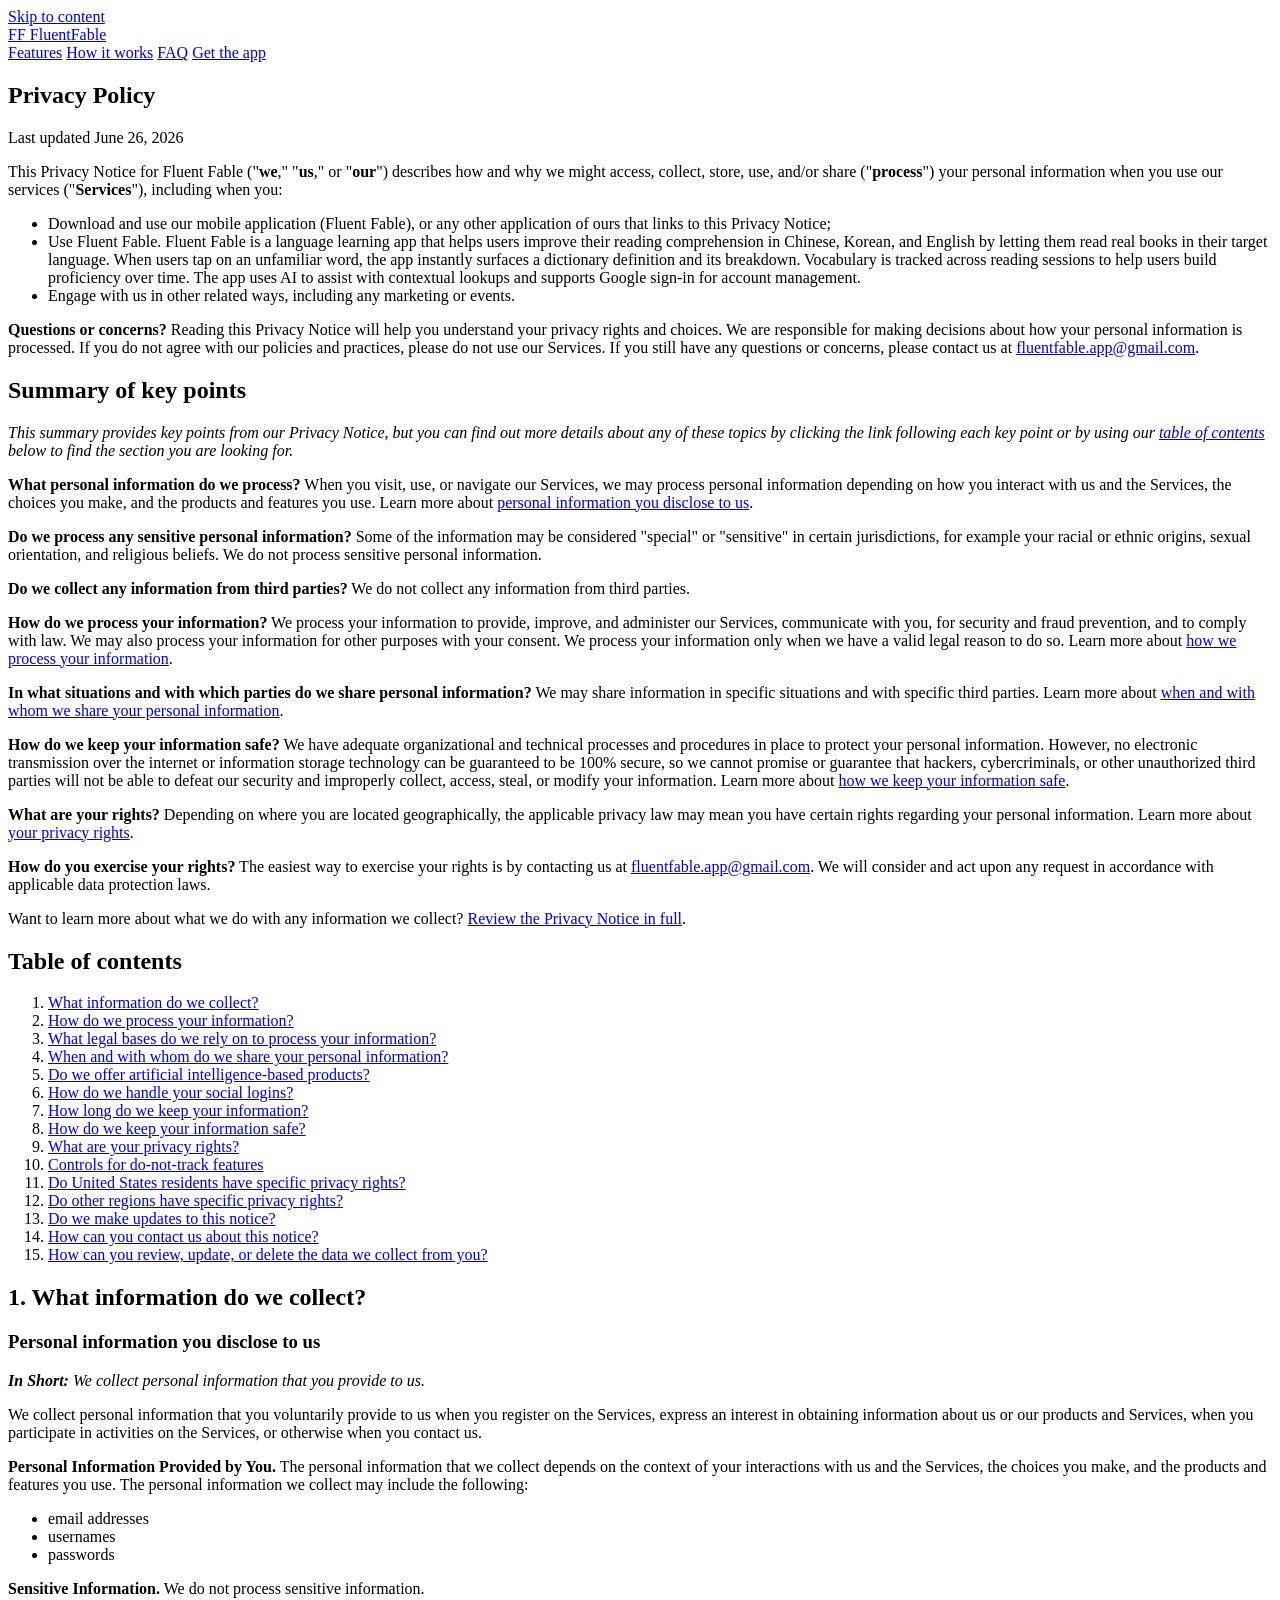
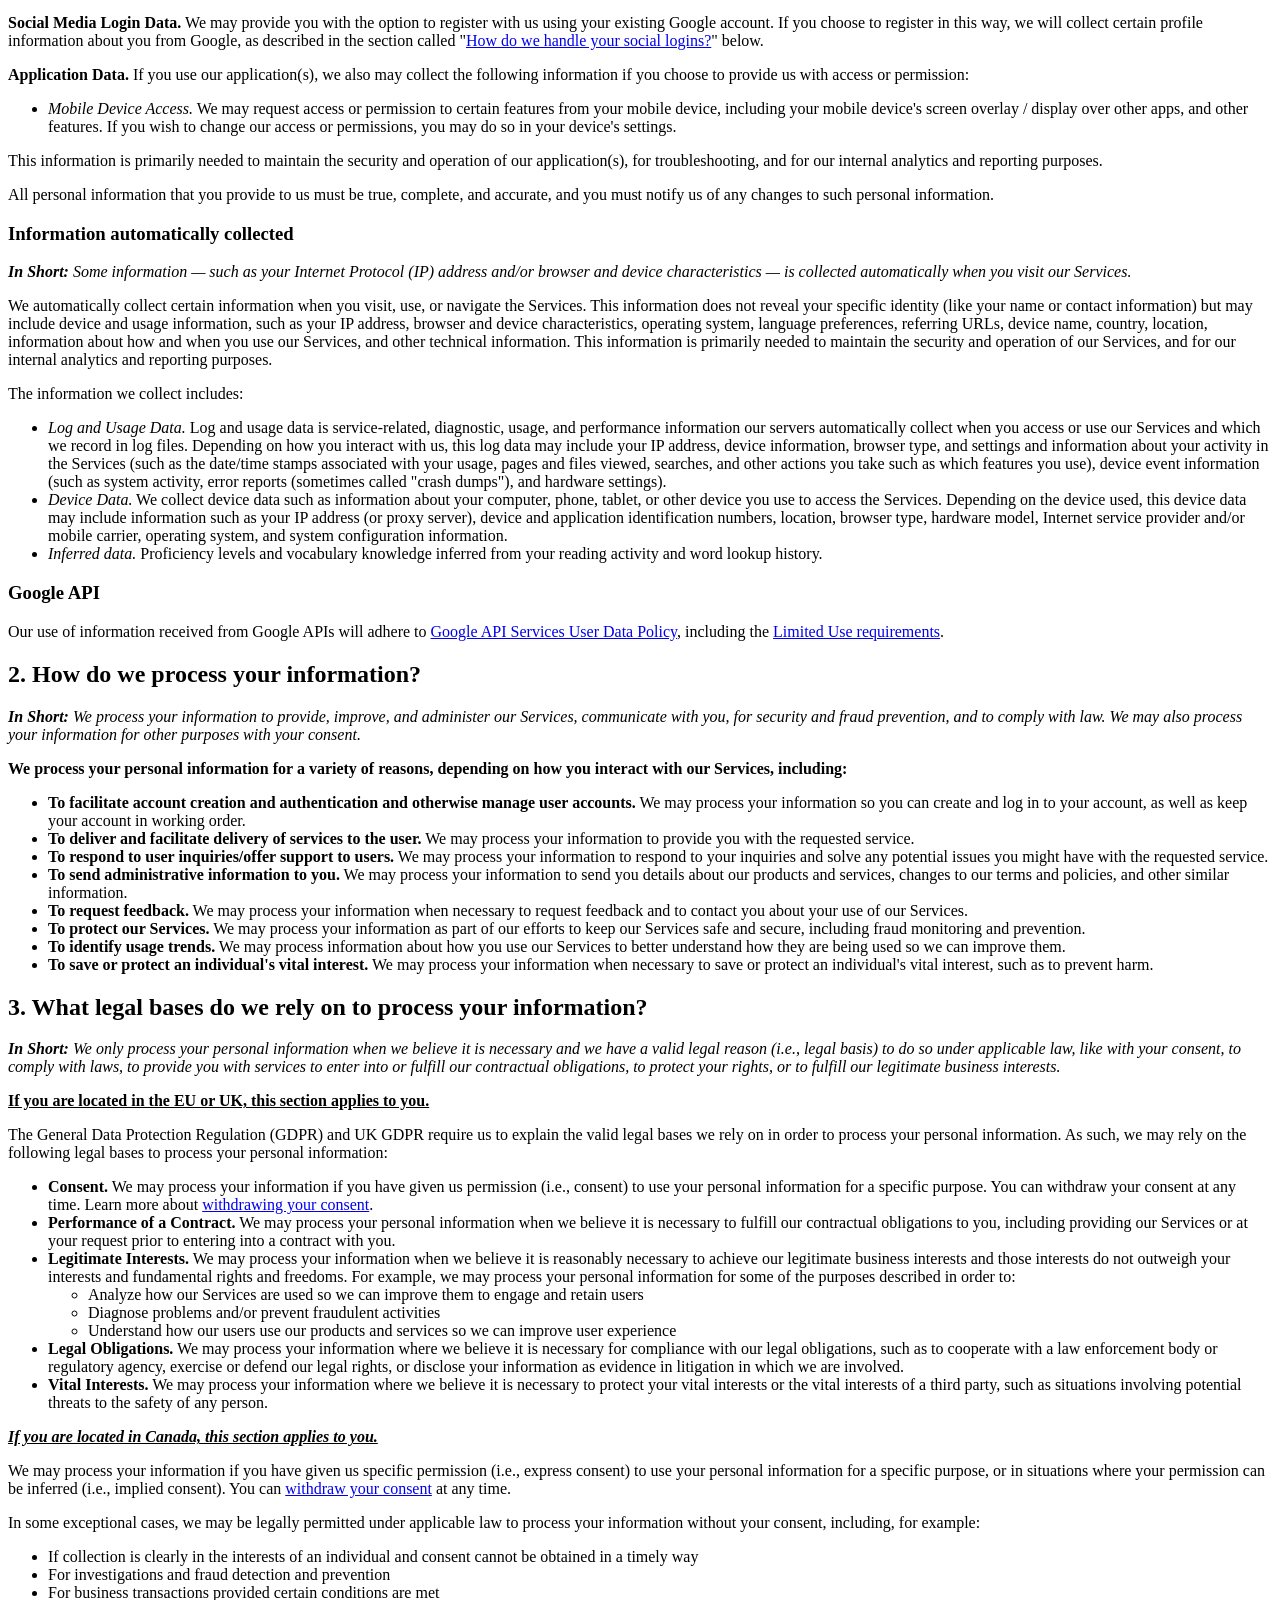
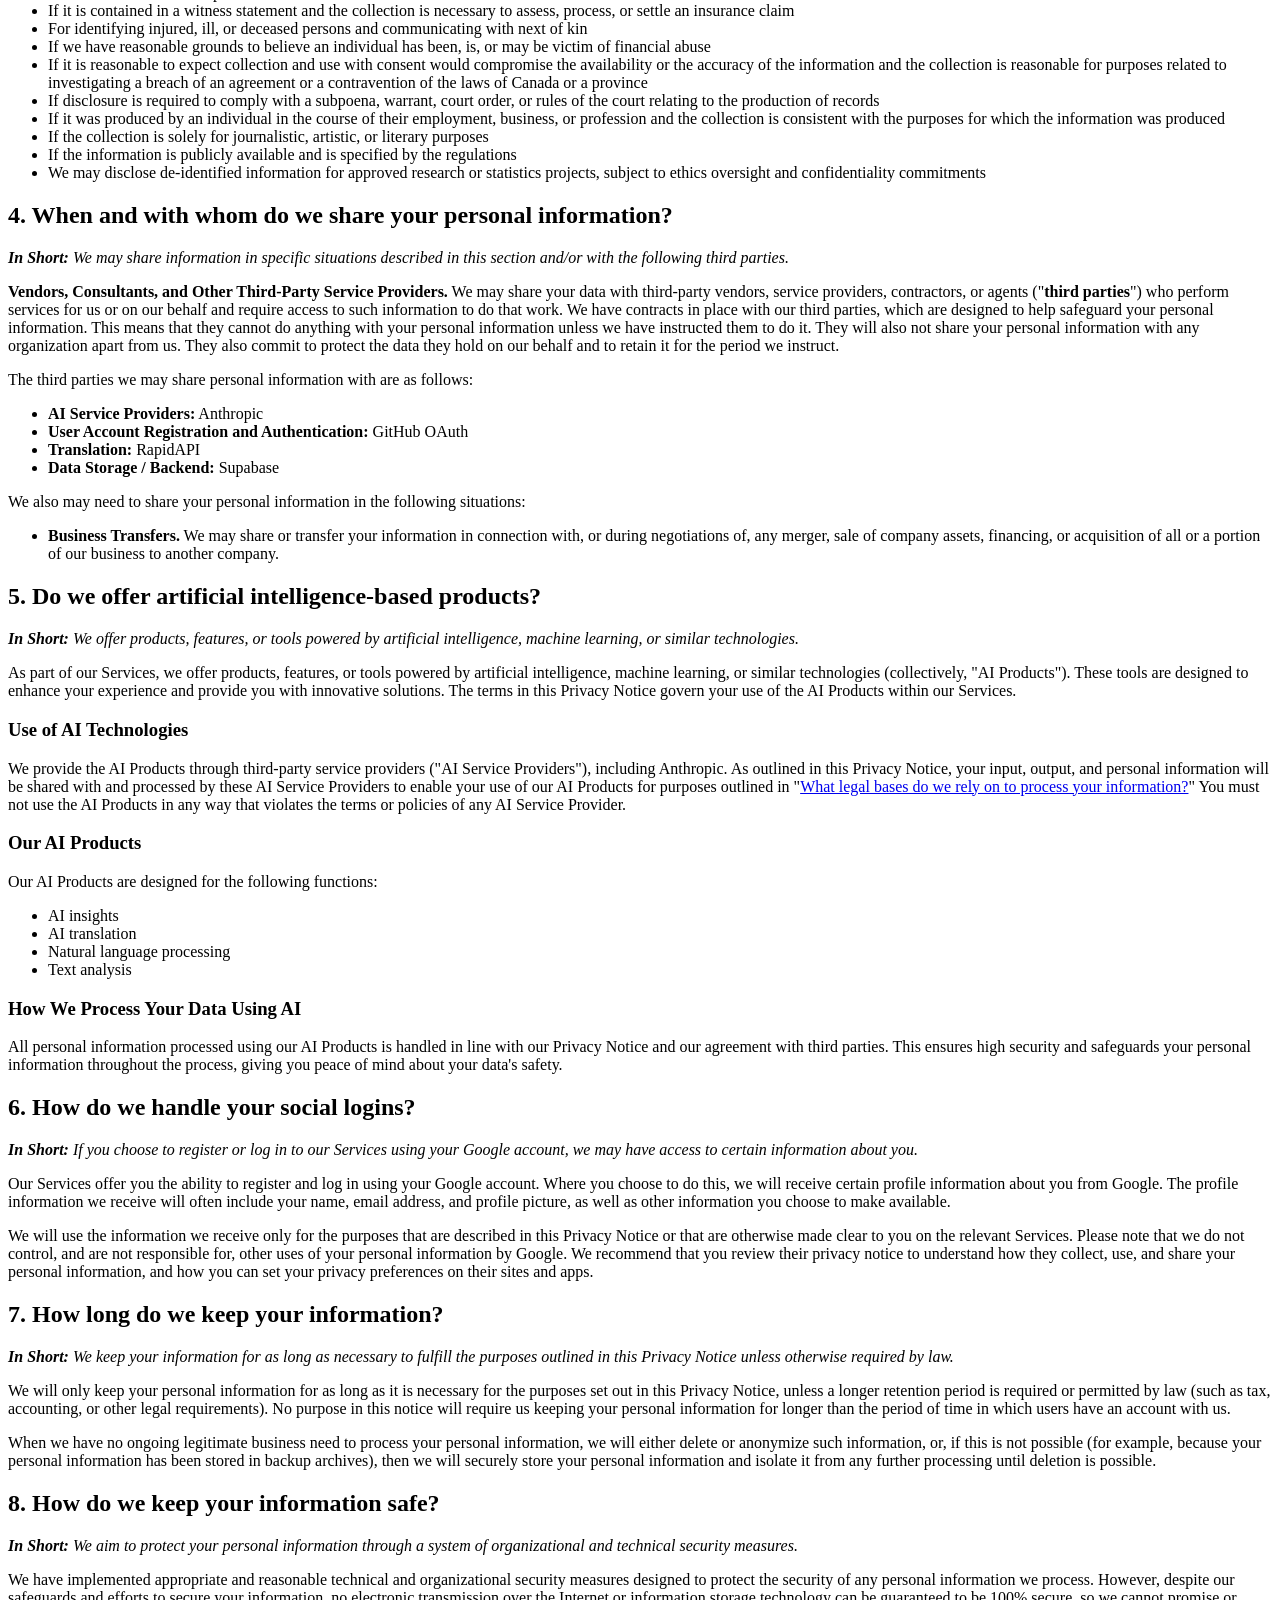
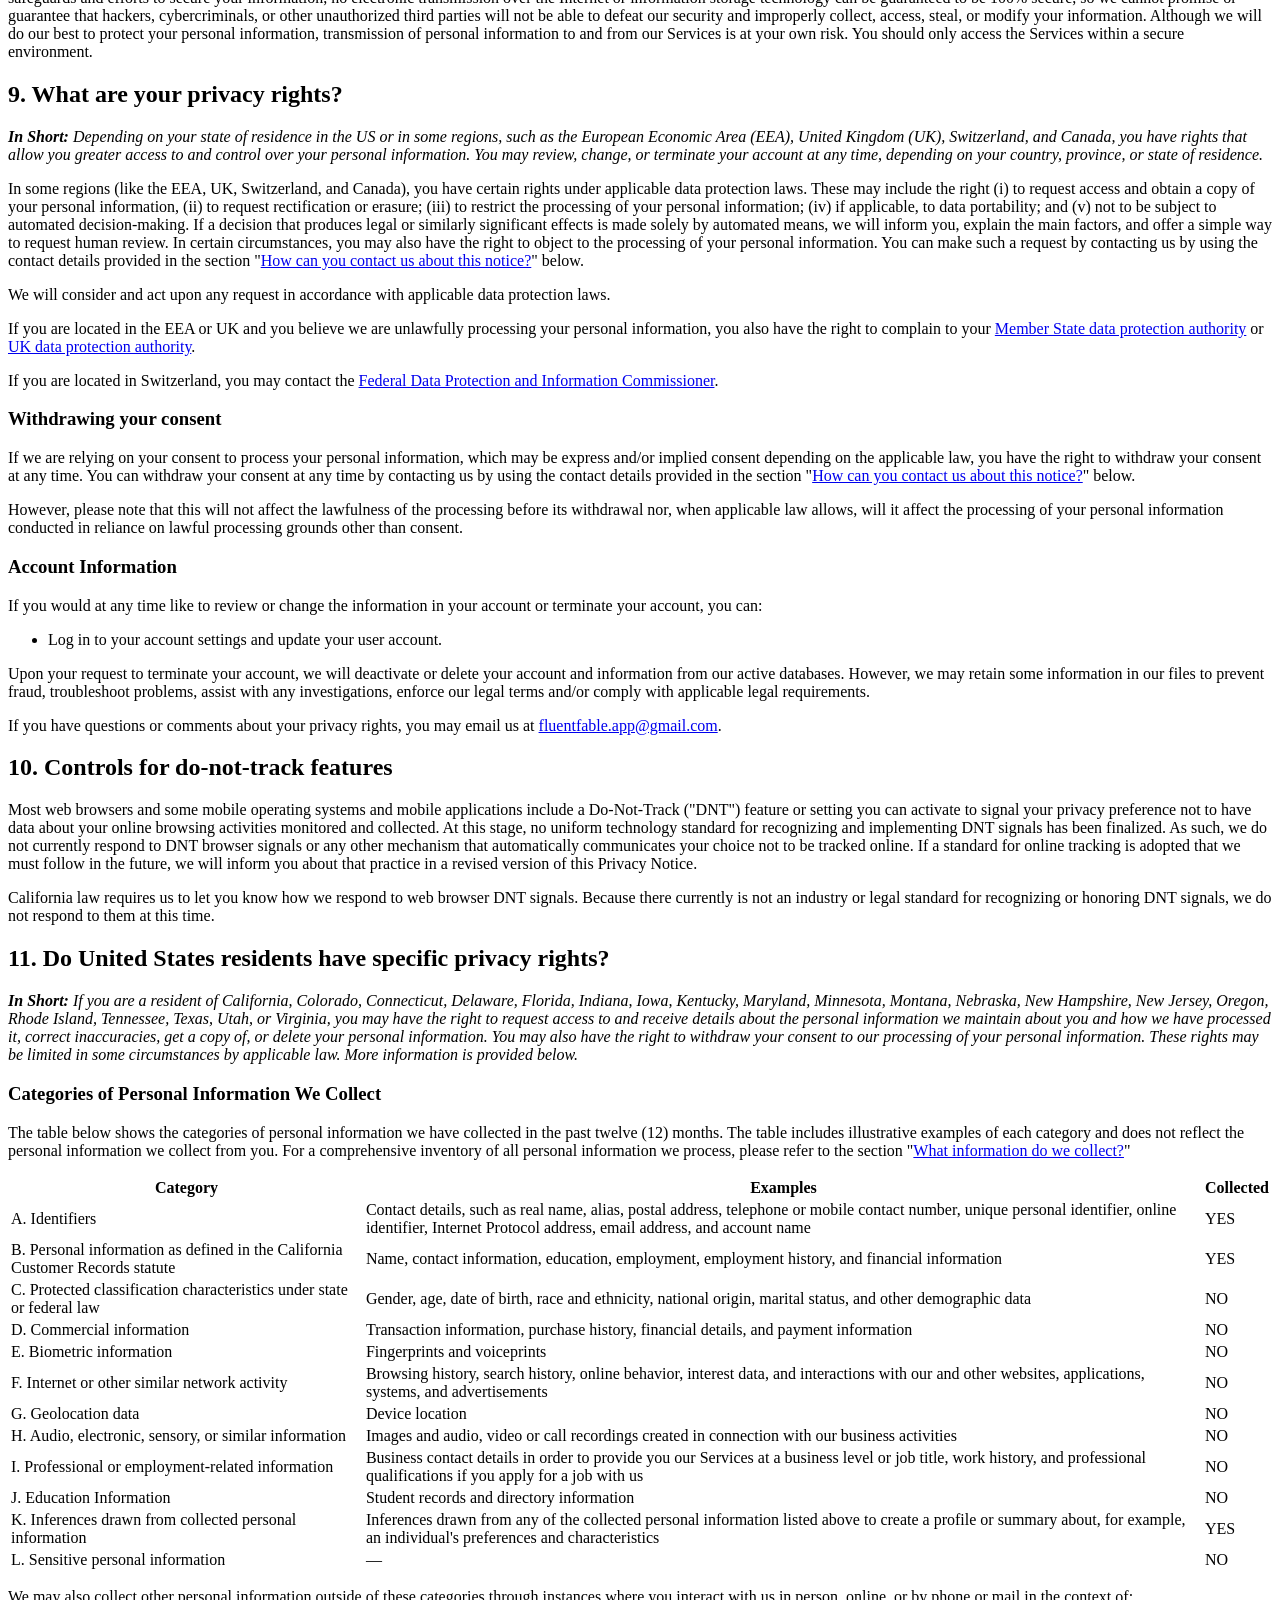
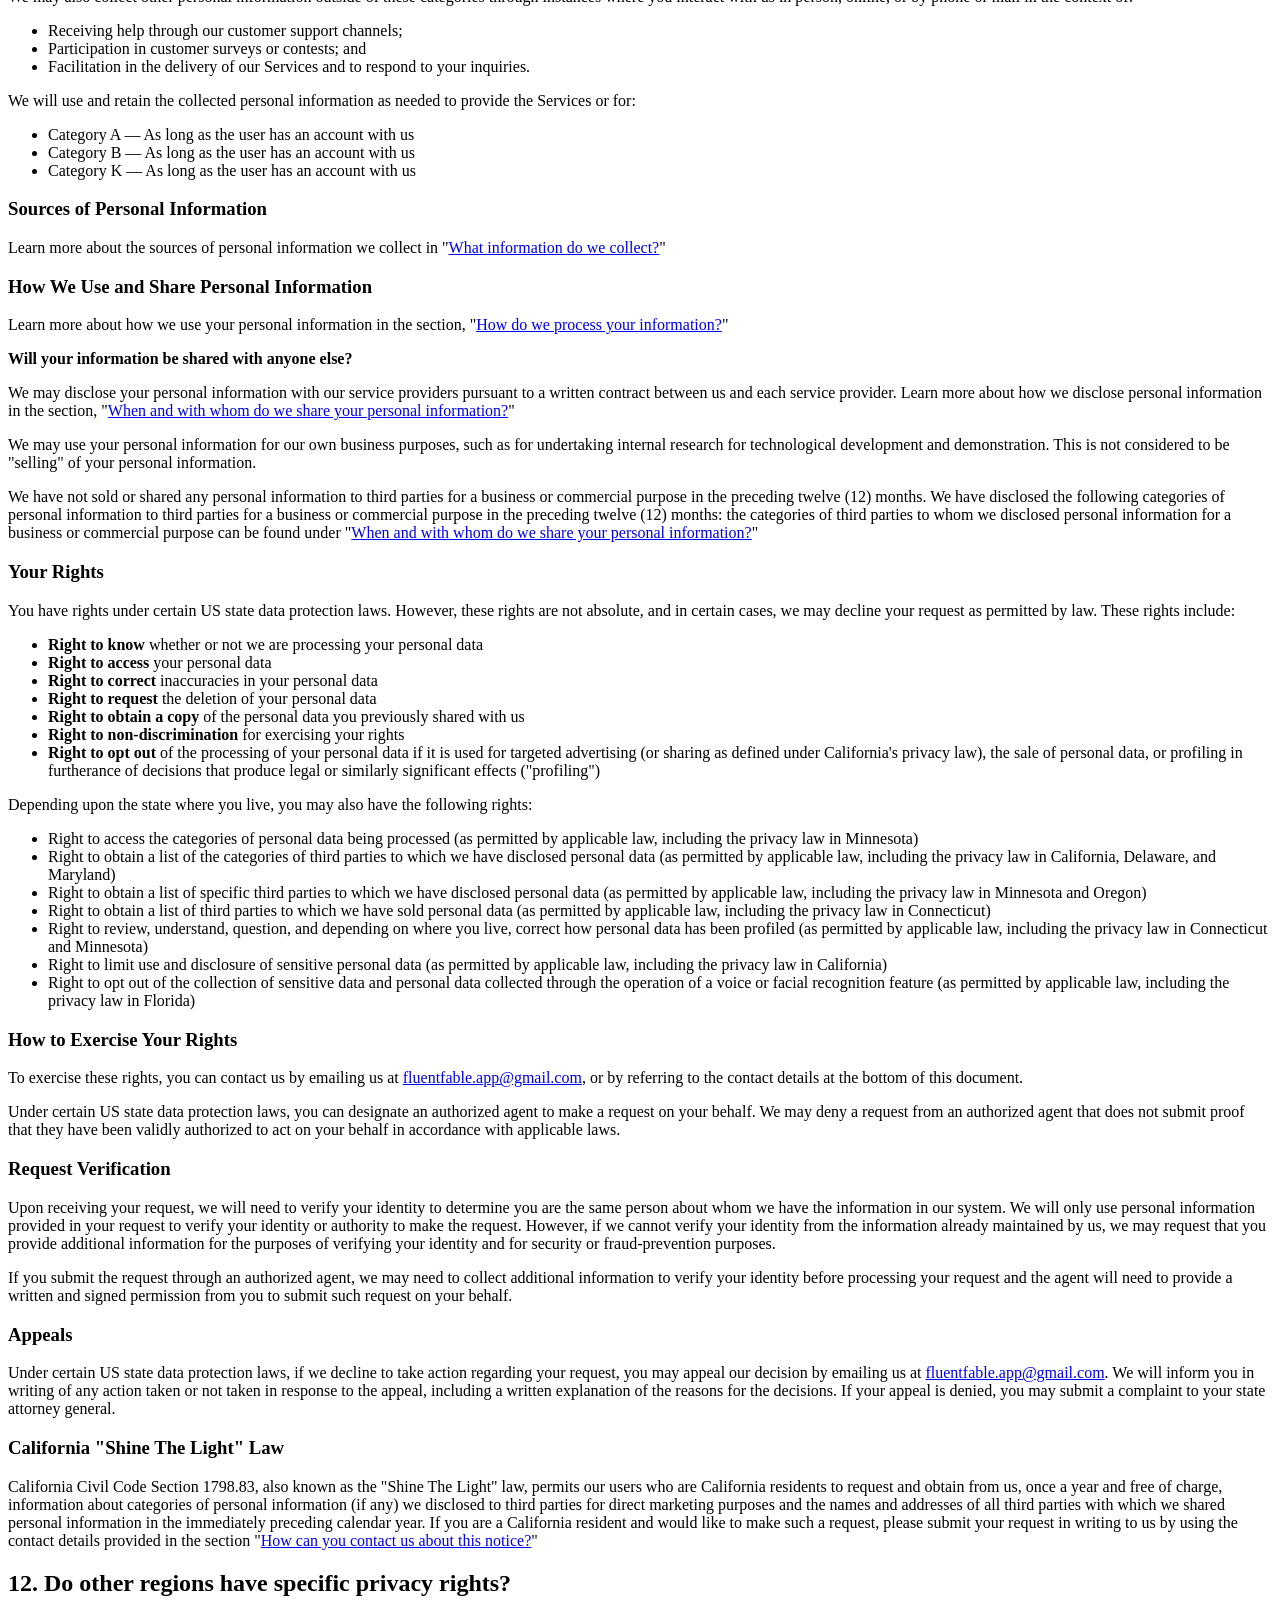
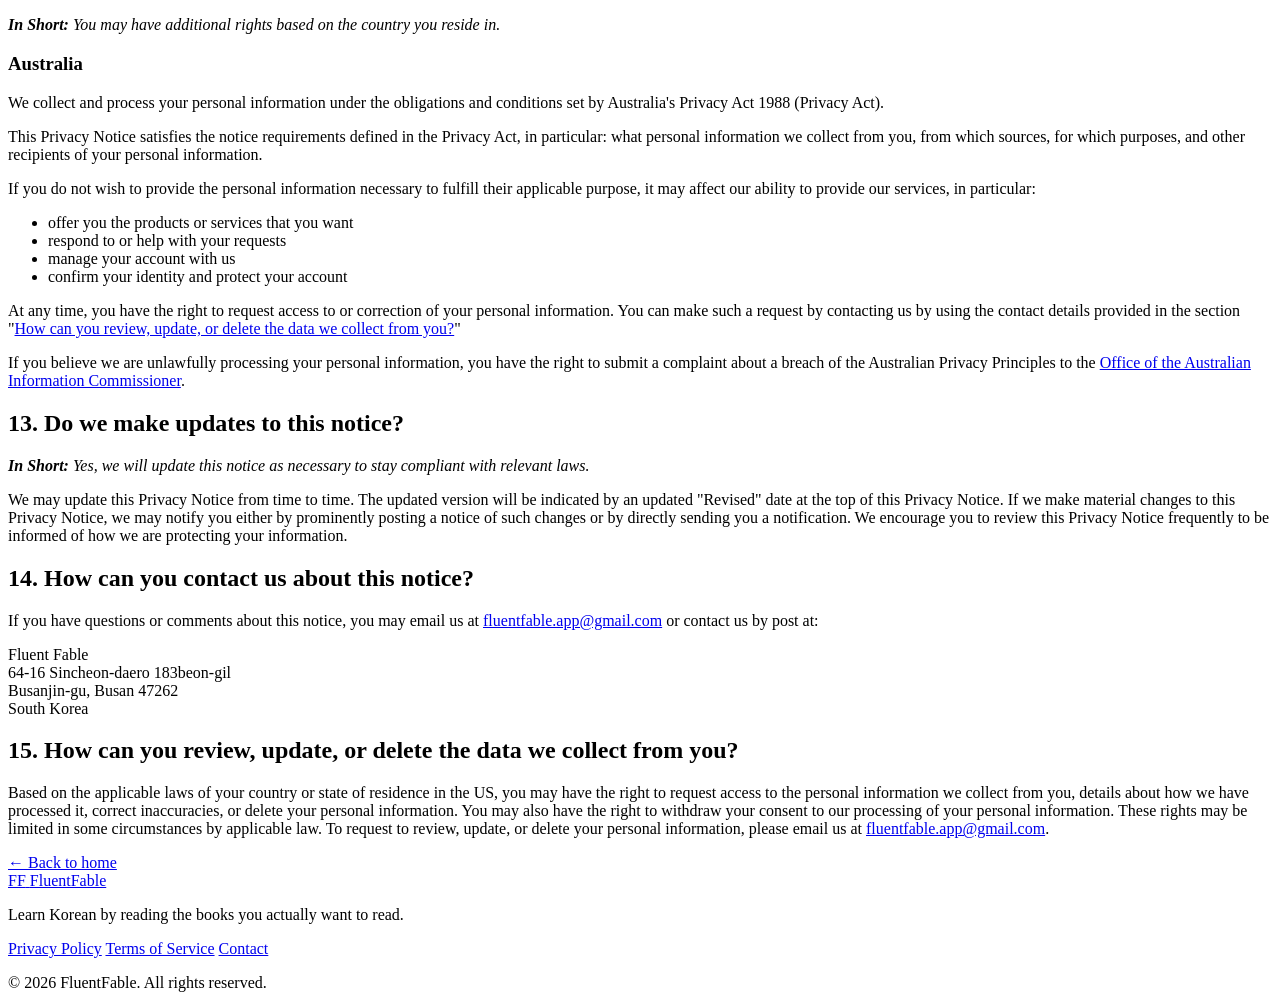
==== privacy.html @ ed706051 "Refine legal pages: contributions + Google sign-in - Terms §5: switch to the "users may contribute c" ====
<!DOCTYPE html>
<html lang="en">
<head>
  <meta charset="UTF-8" />
  <meta name="viewport" content="width=device-width, initial-scale=1" />
  <title>Privacy Policy — FluentFable</title>
  <meta name="description" content="FluentFable privacy policy." />
  <meta name="theme-color" content="#fbf9f8" />
  <link rel="icon" href="./favicon.svg" type="image/svg+xml" />
  <link rel="preconnect" href="https://fonts.googleapis.com" />
  <link rel="preconnect" href="https://fonts.gstatic.com" crossorigin />
  <link href="https://fonts.googleapis.com/css2?family=Fraunces:opsz,wght@9..144,400;9..144,500;9..144,600&family=Inter:wght@400;500;600;700&display=swap" rel="stylesheet" />
  <link rel="stylesheet" href="./css/styles.css" />
</head>
<body>
  <a class="skip-link" href="#main">Skip to content</a>

  <header class="site-header is-scrolled">
    <div class="container">
      <nav class="nav" aria-label="Primary">
        <a class="brand" href="./index.html" aria-label="FluentFable home">
          <span class="brand__mark" aria-hidden="true">FF</span>
          <span class="brand__word">FluentFable</span>
        </a>
        <div class="nav__links">
          <a href="./index.html#features">Features</a>
          <a href="./index.html#how">How it works</a>
          <a href="./index.html#faq">FAQ</a>
          <a class="btn btn--primary btn--sm" href="./index.html#download">Get the app</a>
        </div>
      </nav>
    </div>
  </header>

  <main id="main">
    <article class="container legal">
      <h1>Privacy Policy</h1>
      <p class="updated">Last updated June 26, 2026</p>

      <p class="legal-lead">This Privacy Notice for Fluent Fable ("<strong>we</strong>," "<strong>us</strong>," or "<strong>our</strong>") describes how and why we might access, collect, store, use, and/or share ("<strong>process</strong>") your personal information when you use our services ("<strong>Services</strong>"), including when you:</p>
      <ul>
        <li>Download and use our mobile application (Fluent Fable), or any other application of ours that links to this Privacy Notice;</li>
        <li>Use Fluent Fable. Fluent Fable is a language learning app that helps users improve their reading comprehension in Chinese, Korean, and English by letting them read real books in their target language. When users tap on an unfamiliar word, the app instantly surfaces a dictionary definition and its breakdown. Vocabulary is tracked across reading sessions to help users build proficiency over time. The app uses AI to assist with contextual lookups and supports Google sign-in for account management.</li>
        <li>Engage with us in other related ways, including any marketing or events.</li>
      </ul>
      <p><strong>Questions or concerns?</strong> Reading this Privacy Notice will help you understand your privacy rights and choices. We are responsible for making decisions about how your personal information is processed. If you do not agree with our policies and practices, please do not use our Services. If you still have any questions or concerns, please contact us at <a href="mailto:fluentfable.app@gmail.com">fluentfable.app@gmail.com</a>.</p>

      <h2 id="summary">Summary of key points</h2>
      <p><em>This summary provides key points from our Privacy Notice, but you can find out more details about any of these topics by clicking the link following each key point or by using our <a href="#toc">table of contents</a> below to find the section you are looking for.</em></p>
      <p><strong>What personal information do we process?</strong> When you visit, use, or navigate our Services, we may process personal information depending on how you interact with us and the Services, the choices you make, and the products and features you use. Learn more about <a href="#infocollect">personal information you disclose to us</a>.</p>
      <p><strong>Do we process any sensitive personal information?</strong> Some of the information may be considered "special" or "sensitive" in certain jurisdictions, for example your racial or ethnic origins, sexual orientation, and religious beliefs. We do not process sensitive personal information.</p>
      <p><strong>Do we collect any information from third parties?</strong> We do not collect any information from third parties.</p>
      <p><strong>How do we process your information?</strong> We process your information to provide, improve, and administer our Services, communicate with you, for security and fraud prevention, and to comply with law. We may also process your information for other purposes with your consent. We process your information only when we have a valid legal reason to do so. Learn more about <a href="#infouse">how we process your information</a>.</p>
      <p><strong>In what situations and with which parties do we share personal information?</strong> We may share information in specific situations and with specific third parties. Learn more about <a href="#whoshare">when and with whom we share your personal information</a>.</p>
      <p><strong>How do we keep your information safe?</strong> We have adequate organizational and technical processes and procedures in place to protect your personal information. However, no electronic transmission over the internet or information storage technology can be guaranteed to be 100% secure, so we cannot promise or guarantee that hackers, cybercriminals, or other unauthorized third parties will not be able to defeat our security and improperly collect, access, steal, or modify your information. Learn more about <a href="#infosafe">how we keep your information safe</a>.</p>
      <p><strong>What are your rights?</strong> Depending on where you are located geographically, the applicable privacy law may mean you have certain rights regarding your personal information. Learn more about <a href="#privacyrights">your privacy rights</a>.</p>
      <p><strong>How do you exercise your rights?</strong> The easiest way to exercise your rights is by contacting us at <a href="mailto:fluentfable.app@gmail.com">fluentfable.app@gmail.com</a>. We will consider and act upon any request in accordance with applicable data protection laws.</p>
      <p>Want to learn more about what we do with any information we collect? <a href="#toc">Review the Privacy Notice in full</a>.</p>

      <h2 id="toc">Table of contents</h2>
      <nav class="toc" aria-label="Table of contents">
        <ol>
          <li><a href="#infocollect">What information do we collect?</a></li>
          <li><a href="#infouse">How do we process your information?</a></li>
          <li><a href="#legalbases">What legal bases do we rely on to process your information?</a></li>
          <li><a href="#whoshare">When and with whom do we share your personal information?</a></li>
          <li><a href="#ai">Do we offer artificial intelligence-based products?</a></li>
          <li><a href="#sociallogins">How do we handle your social logins?</a></li>
          <li><a href="#inforetain">How long do we keep your information?</a></li>
          <li><a href="#infosafe">How do we keep your information safe?</a></li>
          <li><a href="#privacyrights">What are your privacy rights?</a></li>
          <li><a href="#dnt">Controls for do-not-track features</a></li>
          <li><a href="#uslaws">Do United States residents have specific privacy rights?</a></li>
          <li><a href="#otherlaws">Do other regions have specific privacy rights?</a></li>
          <li><a href="#policyupdates">Do we make updates to this notice?</a></li>
          <li><a href="#contact">How can you contact us about this notice?</a></li>
          <li><a href="#request">How can you review, update, or delete the data we collect from you?</a></li>
        </ol>
      </nav>

      <h2 id="infocollect">1. What information do we collect?</h2>
      <h3 id="personalinfo">Personal information you disclose to us</h3>
      <p><strong><em>In Short:</em></strong> <em>We collect personal information that you provide to us.</em></p>
      <p>We collect personal information that you voluntarily provide to us when you register on the Services, express an interest in obtaining information about us or our products and Services, when you participate in activities on the Services, or otherwise when you contact us.</p>
      <p><strong>Personal Information Provided by You.</strong> The personal information that we collect depends on the context of your interactions with us and the Services, the choices you make, and the products and features you use. The personal information we collect may include the following:</p>
      <ul>
        <li>email addresses</li>
        <li>usernames</li>
        <li>passwords</li>
      </ul>
      <p id="sensitiveinfo"><strong>Sensitive Information.</strong> We do not process sensitive information.</p>
      <p><strong>Social Media Login Data.</strong> We may provide you with the option to register with us using your existing Google account. If you choose to register in this way, we will collect certain profile information about you from Google, as described in the section called "<a href="#sociallogins">How do we handle your social logins?</a>" below.</p>
      <p><strong>Application Data.</strong> If you use our application(s), we also may collect the following information if you choose to provide us with access or permission:</p>
      <ul>
        <li><em>Mobile Device Access.</em> We may request access or permission to certain features from your mobile device, including your mobile device's screen overlay / display over other apps, and other features. If you wish to change our access or permissions, you may do so in your device's settings.</li>
      </ul>
      <p>This information is primarily needed to maintain the security and operation of our application(s), for troubleshooting, and for our internal analytics and reporting purposes.</p>
      <p>All personal information that you provide to us must be true, complete, and accurate, and you must notify us of any changes to such personal information.</p>

      <h3>Information automatically collected</h3>
      <p><strong><em>In Short:</em></strong> <em>Some information — such as your Internet Protocol (IP) address and/or browser and device characteristics — is collected automatically when you visit our Services.</em></p>
      <p>We automatically collect certain information when you visit, use, or navigate the Services. This information does not reveal your specific identity (like your name or contact information) but may include device and usage information, such as your IP address, browser and device characteristics, operating system, language preferences, referring URLs, device name, country, location, information about how and when you use our Services, and other technical information. This information is primarily needed to maintain the security and operation of our Services, and for our internal analytics and reporting purposes.</p>
      <p>The information we collect includes:</p>
      <ul>
        <li><em>Log and Usage Data.</em> Log and usage data is service-related, diagnostic, usage, and performance information our servers automatically collect when you access or use our Services and which we record in log files. Depending on how you interact with us, this log data may include your IP address, device information, browser type, and settings and information about your activity in the Services (such as the date/time stamps associated with your usage, pages and files viewed, searches, and other actions you take such as which features you use), device event information (such as system activity, error reports (sometimes called "crash dumps"), and hardware settings).</li>
        <li><em>Device Data.</em> We collect device data such as information about your computer, phone, tablet, or other device you use to access the Services. Depending on the device used, this device data may include information such as your IP address (or proxy server), device and application identification numbers, location, browser type, hardware model, Internet service provider and/or mobile carrier, operating system, and system configuration information.</li>
        <li><em>Inferred data.</em> Proficiency levels and vocabulary knowledge inferred from your reading activity and word lookup history.</li>
      </ul>
      <h3>Google API</h3>
      <p>Our use of information received from Google APIs will adhere to <a href="https://developers.google.com/terms/api-services-user-data-policy" rel="noopener noreferrer" target="_blank">Google API Services User Data Policy</a>, including the <a href="https://developers.google.com/terms/api-services-user-data-policy#limited-use" rel="noopener noreferrer" target="_blank">Limited Use requirements</a>.</p>

      <h2 id="infouse">2. How do we process your information?</h2>
      <p><strong><em>In Short:</em></strong> <em>We process your information to provide, improve, and administer our Services, communicate with you, for security and fraud prevention, and to comply with law. We may also process your information for other purposes with your consent.</em></p>
      <p><strong>We process your personal information for a variety of reasons, depending on how you interact with our Services, including:</strong></p>
      <ul>
        <li><strong>To facilitate account creation and authentication and otherwise manage user accounts.</strong> We may process your information so you can create and log in to your account, as well as keep your account in working order.</li>
        <li><strong>To deliver and facilitate delivery of services to the user.</strong> We may process your information to provide you with the requested service.</li>
        <li><strong>To respond to user inquiries/offer support to users.</strong> We may process your information to respond to your inquiries and solve any potential issues you might have with the requested service.</li>
        <li><strong>To send administrative information to you.</strong> We may process your information to send you details about our products and services, changes to our terms and policies, and other similar information.</li>
        <li><strong>To request feedback.</strong> We may process your information when necessary to request feedback and to contact you about your use of our Services.</li>
        <li><strong>To protect our Services.</strong> We may process your information as part of our efforts to keep our Services safe and secure, including fraud monitoring and prevention.</li>
        <li><strong>To identify usage trends.</strong> We may process information about how you use our Services to better understand how they are being used so we can improve them.</li>
        <li><strong>To save or protect an individual's vital interest.</strong> We may process your information when necessary to save or protect an individual's vital interest, such as to prevent harm.</li>
      </ul>

      <h2 id="legalbases">3. What legal bases do we rely on to process your information?</h2>
      <p><strong><em>In Short:</em></strong> <em>We only process your personal information when we believe it is necessary and we have a valid legal reason (i.e., legal basis) to do so under applicable law, like with your consent, to comply with laws, to provide you with services to enter into or fulfill our contractual obligations, to protect your rights, or to fulfill our legitimate business interests.</em></p>
      <p><strong><u>If you are located in the EU or UK, this section applies to you.</u></strong></p>
      <p>The General Data Protection Regulation (GDPR) and UK GDPR require us to explain the valid legal bases we rely on in order to process your personal information. As such, we may rely on the following legal bases to process your personal information:</p>
      <ul>
        <li><strong>Consent.</strong> We may process your information if you have given us permission (i.e., consent) to use your personal information for a specific purpose. You can withdraw your consent at any time. Learn more about <a href="#withdrawconsent">withdrawing your consent</a>.</li>
        <li><strong>Performance of a Contract.</strong> We may process your personal information when we believe it is necessary to fulfill our contractual obligations to you, including providing our Services or at your request prior to entering into a contract with you.</li>
        <li><strong>Legitimate Interests.</strong> We may process your information when we believe it is reasonably necessary to achieve our legitimate business interests and those interests do not outweigh your interests and fundamental rights and freedoms. For example, we may process your personal information for some of the purposes described in order to:
          <ul>
            <li>Analyze how our Services are used so we can improve them to engage and retain users</li>
            <li>Diagnose problems and/or prevent fraudulent activities</li>
            <li>Understand how our users use our products and services so we can improve user experience</li>
          </ul>
        </li>
        <li><strong>Legal Obligations.</strong> We may process your information where we believe it is necessary for compliance with our legal obligations, such as to cooperate with a law enforcement body or regulatory agency, exercise or defend our legal rights, or disclose your information as evidence in litigation in which we are involved.</li>
        <li><strong>Vital Interests.</strong> We may process your information where we believe it is necessary to protect your vital interests or the vital interests of a third party, such as situations involving potential threats to the safety of any person.</li>
      </ul>
      <p><strong><u><em>If you are located in Canada, this section applies to you.</em></u></strong></p>
      <p>We may process your information if you have given us specific permission (i.e., express consent) to use your personal information for a specific purpose, or in situations where your permission can be inferred (i.e., implied consent). You can <a href="#withdrawconsent">withdraw your consent</a> at any time.</p>
      <p>In some exceptional cases, we may be legally permitted under applicable law to process your information without your consent, including, for example:</p>
      <ul>
        <li>If collection is clearly in the interests of an individual and consent cannot be obtained in a timely way</li>
        <li>For investigations and fraud detection and prevention</li>
        <li>For business transactions provided certain conditions are met</li>
        <li>If it is contained in a witness statement and the collection is necessary to assess, process, or settle an insurance claim</li>
        <li>For identifying injured, ill, or deceased persons and communicating with next of kin</li>
        <li>If we have reasonable grounds to believe an individual has been, is, or may be victim of financial abuse</li>
        <li>If it is reasonable to expect collection and use with consent would compromise the availability or the accuracy of the information and the collection is reasonable for purposes related to investigating a breach of an agreement or a contravention of the laws of Canada or a province</li>
        <li>If disclosure is required to comply with a subpoena, warrant, court order, or rules of the court relating to the production of records</li>
        <li>If it was produced by an individual in the course of their employment, business, or profession and the collection is consistent with the purposes for which the information was produced</li>
        <li>If the collection is solely for journalistic, artistic, or literary purposes</li>
        <li>If the information is publicly available and is specified by the regulations</li>
        <li>We may disclose de-identified information for approved research or statistics projects, subject to ethics oversight and confidentiality commitments</li>
      </ul>

      <h2 id="whoshare">4. When and with whom do we share your personal information?</h2>
      <p><strong><em>In Short:</em></strong> <em>We may share information in specific situations described in this section and/or with the following third parties.</em></p>
      <p><strong>Vendors, Consultants, and Other Third-Party Service Providers.</strong> We may share your data with third-party vendors, service providers, contractors, or agents ("<strong>third parties</strong>") who perform services for us or on our behalf and require access to such information to do that work. We have contracts in place with our third parties, which are designed to help safeguard your personal information. This means that they cannot do anything with your personal information unless we have instructed them to do it. They will also not share your personal information with any organization apart from us. They also commit to protect the data they hold on our behalf and to retain it for the period we instruct.</p>
      <p>The third parties we may share personal information with are as follows:</p>
      <ul>
        <li><strong>AI Service Providers:</strong> Anthropic</li>
        <li><strong>User Account Registration and Authentication:</strong> GitHub OAuth</li>
        <li><strong>Translation:</strong> RapidAPI</li>
        <li><strong>Data Storage / Backend:</strong> Supabase</li>
      </ul>
      <p>We also may need to share your personal information in the following situations:</p>
      <ul>
        <li><strong>Business Transfers.</strong> We may share or transfer your information in connection with, or during negotiations of, any merger, sale of company assets, financing, or acquisition of all or a portion of our business to another company.</li>
      </ul>

      <h2 id="ai">5. Do we offer artificial intelligence-based products?</h2>
      <p><strong><em>In Short:</em></strong> <em>We offer products, features, or tools powered by artificial intelligence, machine learning, or similar technologies.</em></p>
      <p>As part of our Services, we offer products, features, or tools powered by artificial intelligence, machine learning, or similar technologies (collectively, "AI Products"). These tools are designed to enhance your experience and provide you with innovative solutions. The terms in this Privacy Notice govern your use of the AI Products within our Services.</p>
      <h3>Use of AI Technologies</h3>
      <p>We provide the AI Products through third-party service providers ("AI Service Providers"), including Anthropic. As outlined in this Privacy Notice, your input, output, and personal information will be shared with and processed by these AI Service Providers to enable your use of our AI Products for purposes outlined in "<a href="#legalbases">What legal bases do we rely on to process your information?</a>" You must not use the AI Products in any way that violates the terms or policies of any AI Service Provider.</p>
      <h3>Our AI Products</h3>
      <p>Our AI Products are designed for the following functions:</p>
      <ul>
        <li>AI insights</li>
        <li>AI translation</li>
        <li>Natural language processing</li>
        <li>Text analysis</li>
      </ul>
      <h3>How We Process Your Data Using AI</h3>
      <p>All personal information processed using our AI Products is handled in line with our Privacy Notice and our agreement with third parties. This ensures high security and safeguards your personal information throughout the process, giving you peace of mind about your data's safety.</p>

      <h2 id="sociallogins">6. How do we handle your social logins?</h2>
      <p><strong><em>In Short:</em></strong> <em>If you choose to register or log in to our Services using your Google account, we may have access to certain information about you.</em></p>
      <p>Our Services offer you the ability to register and log in using your Google account. Where you choose to do this, we will receive certain profile information about you from Google. The profile information we receive will often include your name, email address, and profile picture, as well as other information you choose to make available.</p>
      <p>We will use the information we receive only for the purposes that are described in this Privacy Notice or that are otherwise made clear to you on the relevant Services. Please note that we do not control, and are not responsible for, other uses of your personal information by Google. We recommend that you review their privacy notice to understand how they collect, use, and share your personal information, and how you can set your privacy preferences on their sites and apps.</p>

      <h2 id="inforetain">7. How long do we keep your information?</h2>
      <p><strong><em>In Short:</em></strong> <em>We keep your information for as long as necessary to fulfill the purposes outlined in this Privacy Notice unless otherwise required by law.</em></p>
      <p>We will only keep your personal information for as long as it is necessary for the purposes set out in this Privacy Notice, unless a longer retention period is required or permitted by law (such as tax, accounting, or other legal requirements). No purpose in this notice will require us keeping your personal information for longer than the period of time in which users have an account with us.</p>
      <p>When we have no ongoing legitimate business need to process your personal information, we will either delete or anonymize such information, or, if this is not possible (for example, because your personal information has been stored in backup archives), then we will securely store your personal information and isolate it from any further processing until deletion is possible.</p>

      <h2 id="infosafe">8. How do we keep your information safe?</h2>
      <p><strong><em>In Short:</em></strong> <em>We aim to protect your personal information through a system of organizational and technical security measures.</em></p>
      <p>We have implemented appropriate and reasonable technical and organizational security measures designed to protect the security of any personal information we process. However, despite our safeguards and efforts to secure your information, no electronic transmission over the Internet or information storage technology can be guaranteed to be 100% secure, so we cannot promise or guarantee that hackers, cybercriminals, or other unauthorized third parties will not be able to defeat our security and improperly collect, access, steal, or modify your information. Although we will do our best to protect your personal information, transmission of personal information to and from our Services is at your own risk. You should only access the Services within a secure environment.</p>

      <h2 id="privacyrights">9. What are your privacy rights?</h2>
      <p><strong><em>In Short:</em></strong> <em>Depending on your state of residence in the US or in some regions, such as the European Economic Area (EEA), United Kingdom (UK), Switzerland, and Canada, you have rights that allow you greater access to and control over your personal information. You may review, change, or terminate your account at any time, depending on your country, province, or state of residence.</em></p>
      <p>In some regions (like the EEA, UK, Switzerland, and Canada), you have certain rights under applicable data protection laws. These may include the right (i) to request access and obtain a copy of your personal information, (ii) to request rectification or erasure; (iii) to restrict the processing of your personal information; (iv) if applicable, to data portability; and (v) not to be subject to automated decision-making. If a decision that produces legal or similarly significant effects is made solely by automated means, we will inform you, explain the main factors, and offer a simple way to request human review. In certain circumstances, you may also have the right to object to the processing of your personal information. You can make such a request by contacting us by using the contact details provided in the section "<a href="#contact">How can you contact us about this notice?</a>" below.</p>
      <p>We will consider and act upon any request in accordance with applicable data protection laws.</p>
      <p>If you are located in the EEA or UK and you believe we are unlawfully processing your personal information, you also have the right to complain to your <a href="https://ec.europa.eu/justice/data-protection/bodies/authorities/index_en.htm" rel="noopener noreferrer" target="_blank">Member State data protection authority</a> or <a href="https://ico.org.uk/make-a-complaint/data-protection-complaints/data-protection-complaints/" rel="noopener noreferrer" target="_blank">UK data protection authority</a>.</p>
      <p>If you are located in Switzerland, you may contact the <a href="https://www.edoeb.admin.ch/edoeb/en/home.html" rel="noopener noreferrer" target="_blank">Federal Data Protection and Information Commissioner</a>.</p>
      <h3 id="withdrawconsent">Withdrawing your consent</h3>
      <p>If we are relying on your consent to process your personal information, which may be express and/or implied consent depending on the applicable law, you have the right to withdraw your consent at any time. You can withdraw your consent at any time by contacting us by using the contact details provided in the section "<a href="#contact">How can you contact us about this notice?</a>" below.</p>
      <p>However, please note that this will not affect the lawfulness of the processing before its withdrawal nor, when applicable law allows, will it affect the processing of your personal information conducted in reliance on lawful processing grounds other than consent.</p>
      <h3>Account Information</h3>
      <p>If you would at any time like to review or change the information in your account or terminate your account, you can:</p>
      <ul>
        <li>Log in to your account settings and update your user account.</li>
      </ul>
      <p>Upon your request to terminate your account, we will deactivate or delete your account and information from our active databases. However, we may retain some information in our files to prevent fraud, troubleshoot problems, assist with any investigations, enforce our legal terms and/or comply with applicable legal requirements.</p>
      <p>If you have questions or comments about your privacy rights, you may email us at <a href="mailto:fluentfable.app@gmail.com">fluentfable.app@gmail.com</a>.</p>

      <h2 id="dnt">10. Controls for do-not-track features</h2>
      <p>Most web browsers and some mobile operating systems and mobile applications include a Do-Not-Track ("DNT") feature or setting you can activate to signal your privacy preference not to have data about your online browsing activities monitored and collected. At this stage, no uniform technology standard for recognizing and implementing DNT signals has been finalized. As such, we do not currently respond to DNT browser signals or any other mechanism that automatically communicates your choice not to be tracked online. If a standard for online tracking is adopted that we must follow in the future, we will inform you about that practice in a revised version of this Privacy Notice.</p>
      <p>California law requires us to let you know how we respond to web browser DNT signals. Because there currently is not an industry or legal standard for recognizing or honoring DNT signals, we do not respond to them at this time.</p>

      <h2 id="uslaws">11. Do United States residents have specific privacy rights?</h2>
      <p><strong><em>In Short:</em></strong> <em>If you are a resident of California, Colorado, Connecticut, Delaware, Florida, Indiana, Iowa, Kentucky, Maryland, Minnesota, Montana, Nebraska, New Hampshire, New Jersey, Oregon, Rhode Island, Tennessee, Texas, Utah, or Virginia, you may have the right to request access to and receive details about the personal information we maintain about you and how we have processed it, correct inaccuracies, get a copy of, or delete your personal information. You may also have the right to withdraw your consent to our processing of your personal information. These rights may be limited in some circumstances by applicable law. More information is provided below.</em></p>
      <h3>Categories of Personal Information We Collect</h3>
      <p>The table below shows the categories of personal information we have collected in the past twelve (12) months. The table includes illustrative examples of each category and does not reflect the personal information we collect from you. For a comprehensive inventory of all personal information we process, please refer to the section "<a href="#infocollect">What information do we collect?</a>"</p>
      <div class="table-wrap">
        <table>
          <thead>
            <tr><th>Category</th><th>Examples</th><th>Collected</th></tr>
          </thead>
          <tbody>
            <tr><td>A. Identifiers</td><td>Contact details, such as real name, alias, postal address, telephone or mobile contact number, unique personal identifier, online identifier, Internet Protocol address, email address, and account name</td><td class="yesno">YES</td></tr>
            <tr><td>B. Personal information as defined in the California Customer Records statute</td><td>Name, contact information, education, employment, employment history, and financial information</td><td class="yesno">YES</td></tr>
            <tr><td>C. Protected classification characteristics under state or federal law</td><td>Gender, age, date of birth, race and ethnicity, national origin, marital status, and other demographic data</td><td class="yesno">NO</td></tr>
            <tr><td>D. Commercial information</td><td>Transaction information, purchase history, financial details, and payment information</td><td class="yesno">NO</td></tr>
            <tr><td>E. Biometric information</td><td>Fingerprints and voiceprints</td><td class="yesno">NO</td></tr>
            <tr><td>F. Internet or other similar network activity</td><td>Browsing history, search history, online behavior, interest data, and interactions with our and other websites, applications, systems, and advertisements</td><td class="yesno">NO</td></tr>
            <tr><td>G. Geolocation data</td><td>Device location</td><td class="yesno">NO</td></tr>
            <tr><td>H. Audio, electronic, sensory, or similar information</td><td>Images and audio, video or call recordings created in connection with our business activities</td><td class="yesno">NO</td></tr>
            <tr><td>I. Professional or employment-related information</td><td>Business contact details in order to provide you our Services at a business level or job title, work history, and professional qualifications if you apply for a job with us</td><td class="yesno">NO</td></tr>
            <tr><td>J. Education Information</td><td>Student records and directory information</td><td class="yesno">NO</td></tr>
            <tr><td>K. Inferences drawn from collected personal information</td><td>Inferences drawn from any of the collected personal information listed above to create a profile or summary about, for example, an individual's preferences and characteristics</td><td class="yesno">YES</td></tr>
            <tr><td>L. Sensitive personal information</td><td>—</td><td class="yesno">NO</td></tr>
          </tbody>
        </table>
      </div>
      <p>We may also collect other personal information outside of these categories through instances where you interact with us in person, online, or by phone or mail in the context of:</p>
      <ul>
        <li>Receiving help through our customer support channels;</li>
        <li>Participation in customer surveys or contests; and</li>
        <li>Facilitation in the delivery of our Services and to respond to your inquiries.</li>
      </ul>
      <p>We will use and retain the collected personal information as needed to provide the Services or for:</p>
      <ul>
        <li>Category A — As long as the user has an account with us</li>
        <li>Category B — As long as the user has an account with us</li>
        <li>Category K — As long as the user has an account with us</li>
      </ul>
      <h3>Sources of Personal Information</h3>
      <p>Learn more about the sources of personal information we collect in "<a href="#infocollect">What information do we collect?</a>"</p>
      <h3>How We Use and Share Personal Information</h3>
      <p>Learn more about how we use your personal information in the section, "<a href="#infouse">How do we process your information?</a>"</p>
      <p><strong>Will your information be shared with anyone else?</strong></p>
      <p>We may disclose your personal information with our service providers pursuant to a written contract between us and each service provider. Learn more about how we disclose personal information in the section, "<a href="#whoshare">When and with whom do we share your personal information?</a>"</p>
      <p>We may use your personal information for our own business purposes, such as for undertaking internal research for technological development and demonstration. This is not considered to be "selling" of your personal information.</p>
      <p>We have not sold or shared any personal information to third parties for a business or commercial purpose in the preceding twelve (12) months. We have disclosed the following categories of personal information to third parties for a business or commercial purpose in the preceding twelve (12) months: the categories of third parties to whom we disclosed personal information for a business or commercial purpose can be found under "<a href="#whoshare">When and with whom do we share your personal information?</a>"</p>
      <h3>Your Rights</h3>
      <p>You have rights under certain US state data protection laws. However, these rights are not absolute, and in certain cases, we may decline your request as permitted by law. These rights include:</p>
      <ul>
        <li><strong>Right to know</strong> whether or not we are processing your personal data</li>
        <li><strong>Right to access</strong> your personal data</li>
        <li><strong>Right to correct</strong> inaccuracies in your personal data</li>
        <li><strong>Right to request</strong> the deletion of your personal data</li>
        <li><strong>Right to obtain a copy</strong> of the personal data you previously shared with us</li>
        <li><strong>Right to non-discrimination</strong> for exercising your rights</li>
        <li><strong>Right to opt out</strong> of the processing of your personal data if it is used for targeted advertising (or sharing as defined under California's privacy law), the sale of personal data, or profiling in furtherance of decisions that produce legal or similarly significant effects ("profiling")</li>
      </ul>
      <p>Depending upon the state where you live, you may also have the following rights:</p>
      <ul>
        <li>Right to access the categories of personal data being processed (as permitted by applicable law, including the privacy law in Minnesota)</li>
        <li>Right to obtain a list of the categories of third parties to which we have disclosed personal data (as permitted by applicable law, including the privacy law in California, Delaware, and Maryland)</li>
        <li>Right to obtain a list of specific third parties to which we have disclosed personal data (as permitted by applicable law, including the privacy law in Minnesota and Oregon)</li>
        <li>Right to obtain a list of third parties to which we have sold personal data (as permitted by applicable law, including the privacy law in Connecticut)</li>
        <li>Right to review, understand, question, and depending on where you live, correct how personal data has been profiled (as permitted by applicable law, including the privacy law in Connecticut and Minnesota)</li>
        <li>Right to limit use and disclosure of sensitive personal data (as permitted by applicable law, including the privacy law in California)</li>
        <li>Right to opt out of the collection of sensitive data and personal data collected through the operation of a voice or facial recognition feature (as permitted by applicable law, including the privacy law in Florida)</li>
      </ul>
      <h3>How to Exercise Your Rights</h3>
      <p>To exercise these rights, you can contact us by emailing us at <a href="mailto:fluentfable.app@gmail.com">fluentfable.app@gmail.com</a>, or by referring to the contact details at the bottom of this document.</p>
      <p>Under certain US state data protection laws, you can designate an authorized agent to make a request on your behalf. We may deny a request from an authorized agent that does not submit proof that they have been validly authorized to act on your behalf in accordance with applicable laws.</p>
      <h3>Request Verification</h3>
      <p>Upon receiving your request, we will need to verify your identity to determine you are the same person about whom we have the information in our system. We will only use personal information provided in your request to verify your identity or authority to make the request. However, if we cannot verify your identity from the information already maintained by us, we may request that you provide additional information for the purposes of verifying your identity and for security or fraud-prevention purposes.</p>
      <p>If you submit the request through an authorized agent, we may need to collect additional information to verify your identity before processing your request and the agent will need to provide a written and signed permission from you to submit such request on your behalf.</p>
      <h3>Appeals</h3>
      <p>Under certain US state data protection laws, if we decline to take action regarding your request, you may appeal our decision by emailing us at <a href="mailto:fluentfable.app@gmail.com">fluentfable.app@gmail.com</a>. We will inform you in writing of any action taken or not taken in response to the appeal, including a written explanation of the reasons for the decisions. If your appeal is denied, you may submit a complaint to your state attorney general.</p>
      <h3>California "Shine The Light" Law</h3>
      <p>California Civil Code Section 1798.83, also known as the "Shine The Light" law, permits our users who are California residents to request and obtain from us, once a year and free of charge, information about categories of personal information (if any) we disclosed to third parties for direct marketing purposes and the names and addresses of all third parties with which we shared personal information in the immediately preceding calendar year. If you are a California resident and would like to make such a request, please submit your request in writing to us by using the contact details provided in the section "<a href="#contact">How can you contact us about this notice?</a>"</p>

      <h2 id="otherlaws">12. Do other regions have specific privacy rights?</h2>
      <p><strong><em>In Short:</em></strong> <em>You may have additional rights based on the country you reside in.</em></p>
      <h3>Australia</h3>
      <p>We collect and process your personal information under the obligations and conditions set by Australia's Privacy Act 1988 (Privacy Act).</p>
      <p>This Privacy Notice satisfies the notice requirements defined in the Privacy Act, in particular: what personal information we collect from you, from which sources, for which purposes, and other recipients of your personal information.</p>
      <p>If you do not wish to provide the personal information necessary to fulfill their applicable purpose, it may affect our ability to provide our services, in particular:</p>
      <ul>
        <li>offer you the products or services that you want</li>
        <li>respond to or help with your requests</li>
        <li>manage your account with us</li>
        <li>confirm your identity and protect your account</li>
      </ul>
      <p>At any time, you have the right to request access to or correction of your personal information. You can make such a request by contacting us by using the contact details provided in the section "<a href="#request">How can you review, update, or delete the data we collect from you?</a>"</p>
      <p>If you believe we are unlawfully processing your personal information, you have the right to submit a complaint about a breach of the Australian Privacy Principles to the <a href="https://www.oaic.gov.au/privacy/privacy-complaints/lodge-a-privacy-complaint-with-us" rel="noopener noreferrer" target="_blank">Office of the Australian Information Commissioner</a>.</p>

      <h2 id="policyupdates">13. Do we make updates to this notice?</h2>
      <p><strong><em>In Short:</em></strong> <em>Yes, we will update this notice as necessary to stay compliant with relevant laws.</em></p>
      <p>We may update this Privacy Notice from time to time. The updated version will be indicated by an updated "Revised" date at the top of this Privacy Notice. If we make material changes to this Privacy Notice, we may notify you either by prominently posting a notice of such changes or by directly sending you a notification. We encourage you to review this Privacy Notice frequently to be informed of how we are protecting your information.</p>

      <h2 id="contact">14. How can you contact us about this notice?</h2>
      <p>If you have questions or comments about this notice, you may email us at <a href="mailto:fluentfable.app@gmail.com">fluentfable.app@gmail.com</a> or contact us by post at:</p>
      <p>
        Fluent Fable<br />
        64-16 Sincheon-daero 183beon-gil<br />
        Busanjin-gu, Busan 47262<br />
        South Korea
      </p>

      <h2 id="request">15. How can you review, update, or delete the data we collect from you?</h2>
      <p>Based on the applicable laws of your country or state of residence in the US, you may have the right to request access to the personal information we collect from you, details about how we have processed it, correct inaccuracies, or delete your personal information. You may also have the right to withdraw your consent to our processing of your personal information. These rights may be limited in some circumstances by applicable law. To request to review, update, or delete your personal information, please email us at <a href="mailto:fluentfable.app@gmail.com">fluentfable.app@gmail.com</a>.</p>

      <a class="back" href="./index.html">&larr; Back to home</a>
    </article>
  </main>

  <footer class="site-footer">
    <div class="container">
      <div class="footer__grid">
        <div>
          <a class="brand" href="./index.html" aria-label="FluentFable home">
            <span class="brand__mark" aria-hidden="true">FF</span>
            <span class="brand__word">FluentFable</span>
          </a>
          <p class="footer__tagline">Learn Korean by reading the books you actually want to read.</p>
        </div>
        <nav class="footer__links" aria-label="Footer">
          <a href="./privacy.html">Privacy Policy</a>
          <a href="./terms.html">Terms of Service</a>
          <a href="mailto:fluentfable.app@gmail.com">Contact</a>
        </nav>
      </div>
      <p class="footer__copy">© 2026 FluentFable. All rights reserved.</p>
    </div>
  </footer>
</body>
</html>
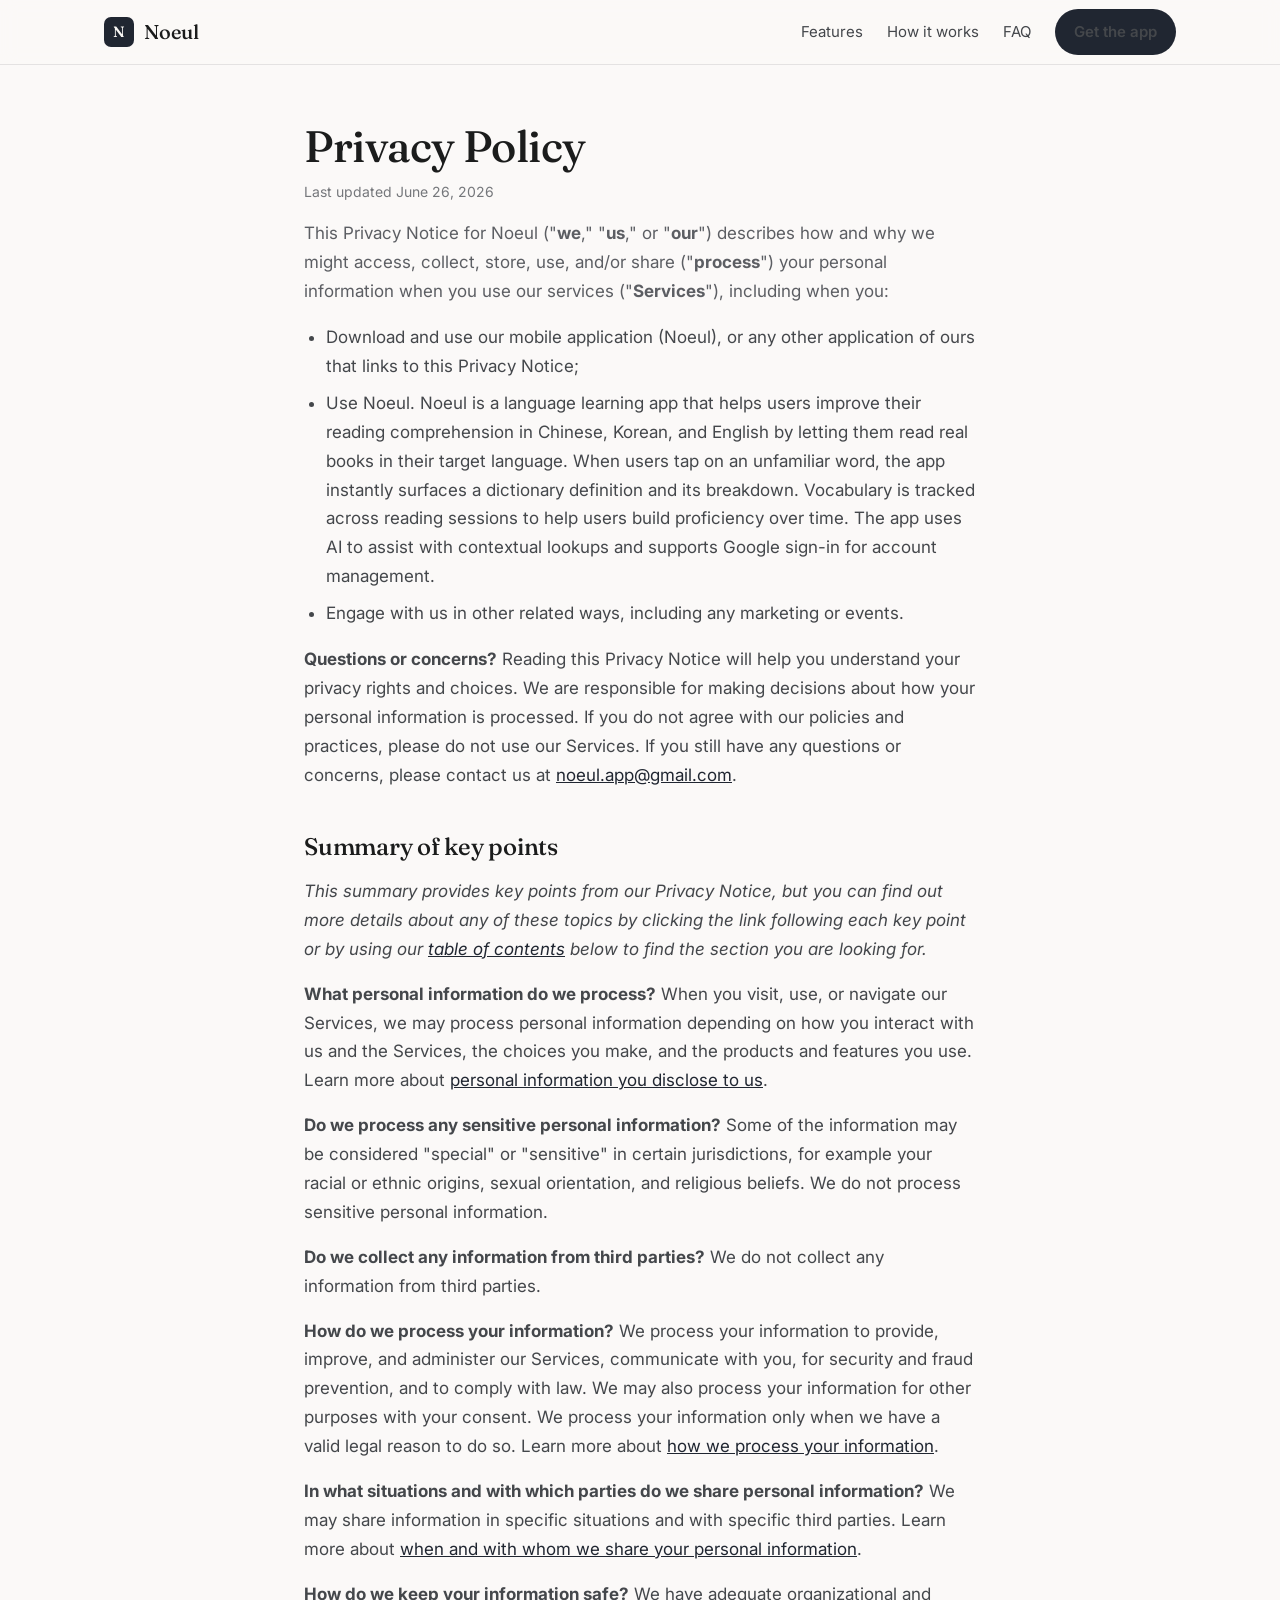
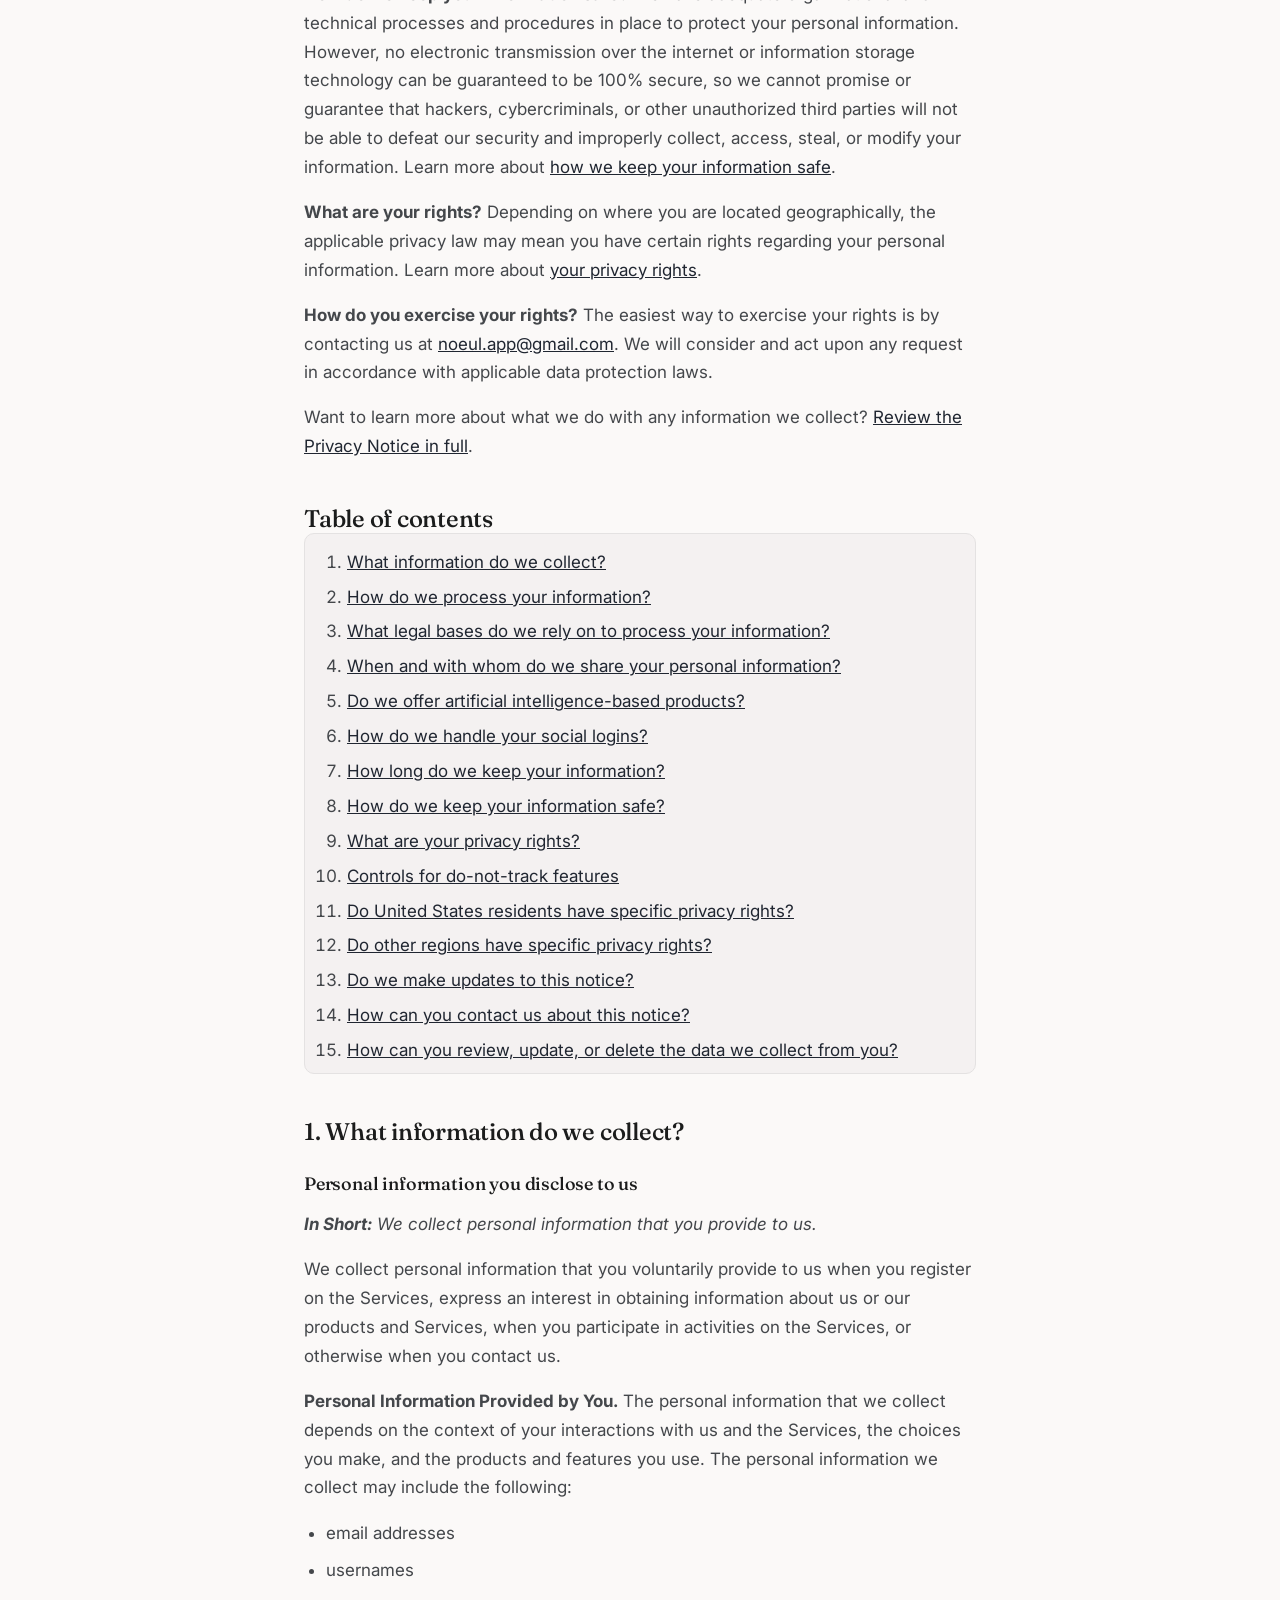
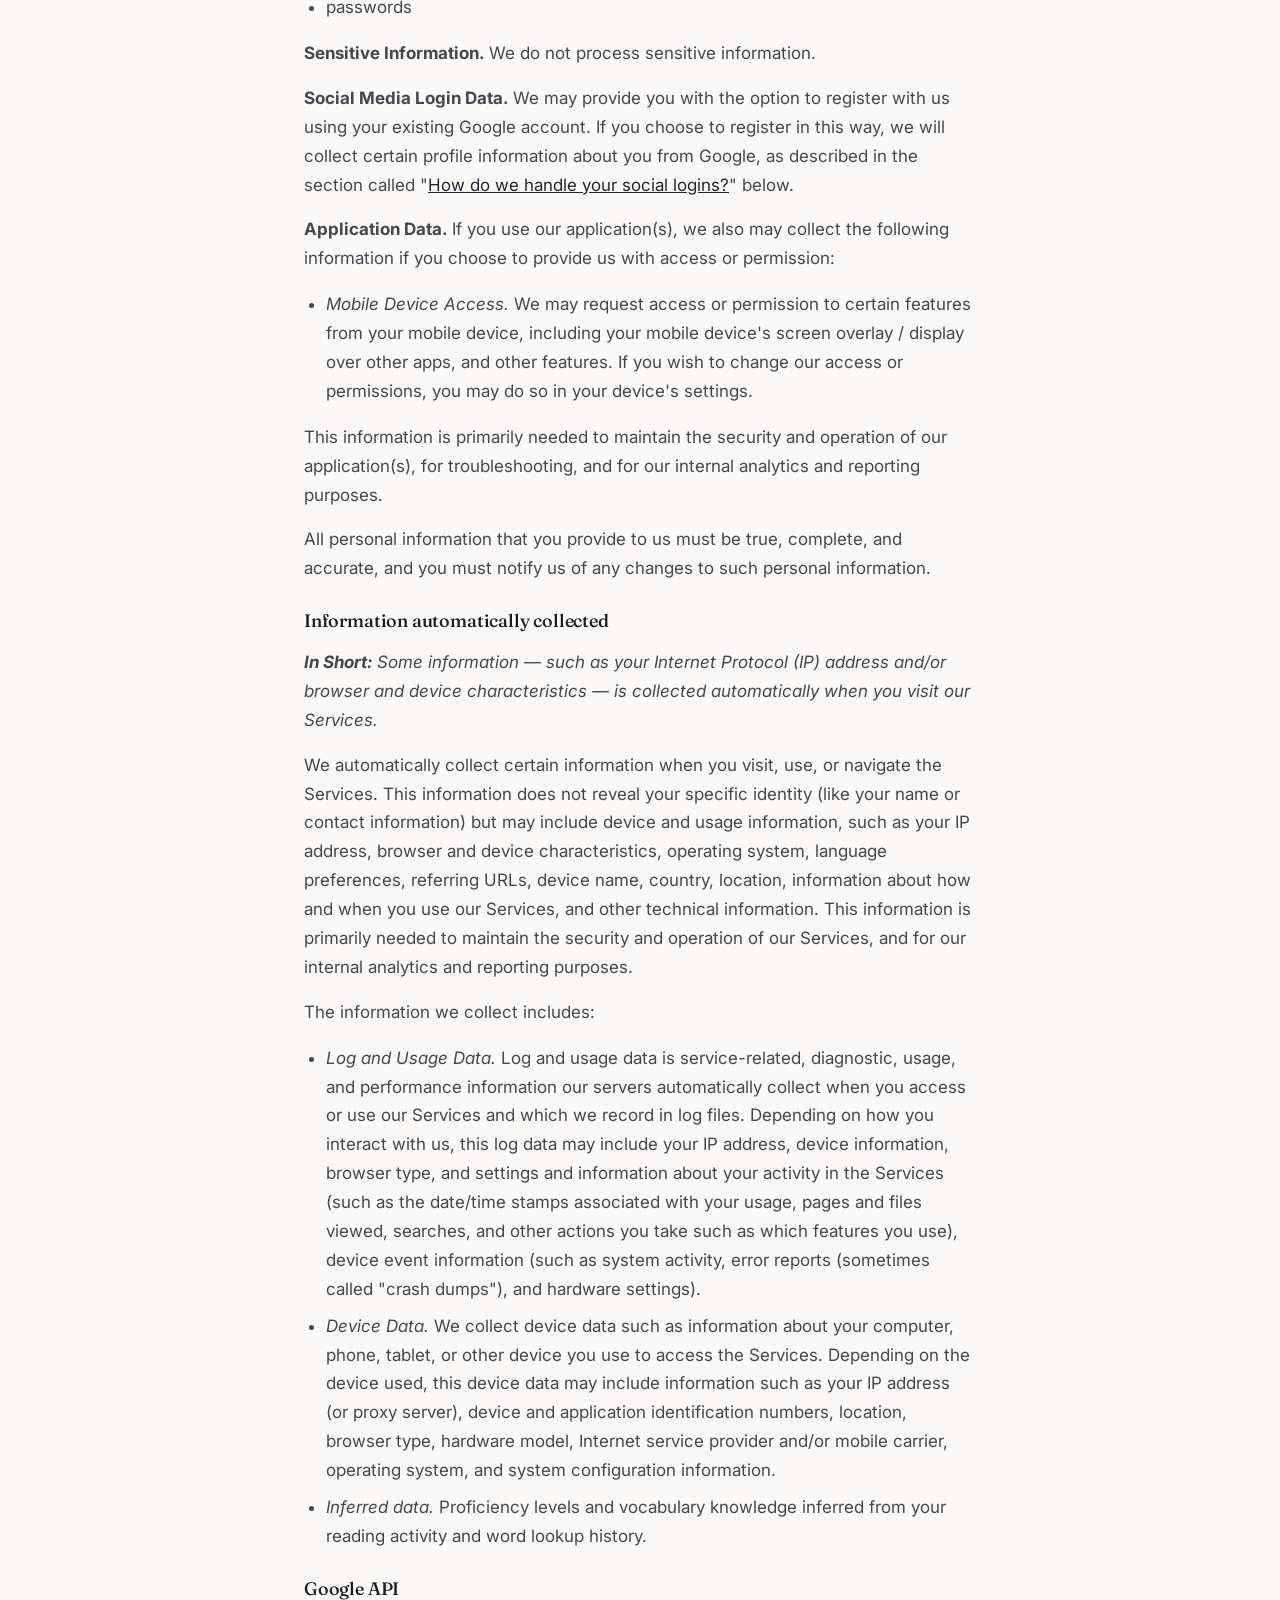
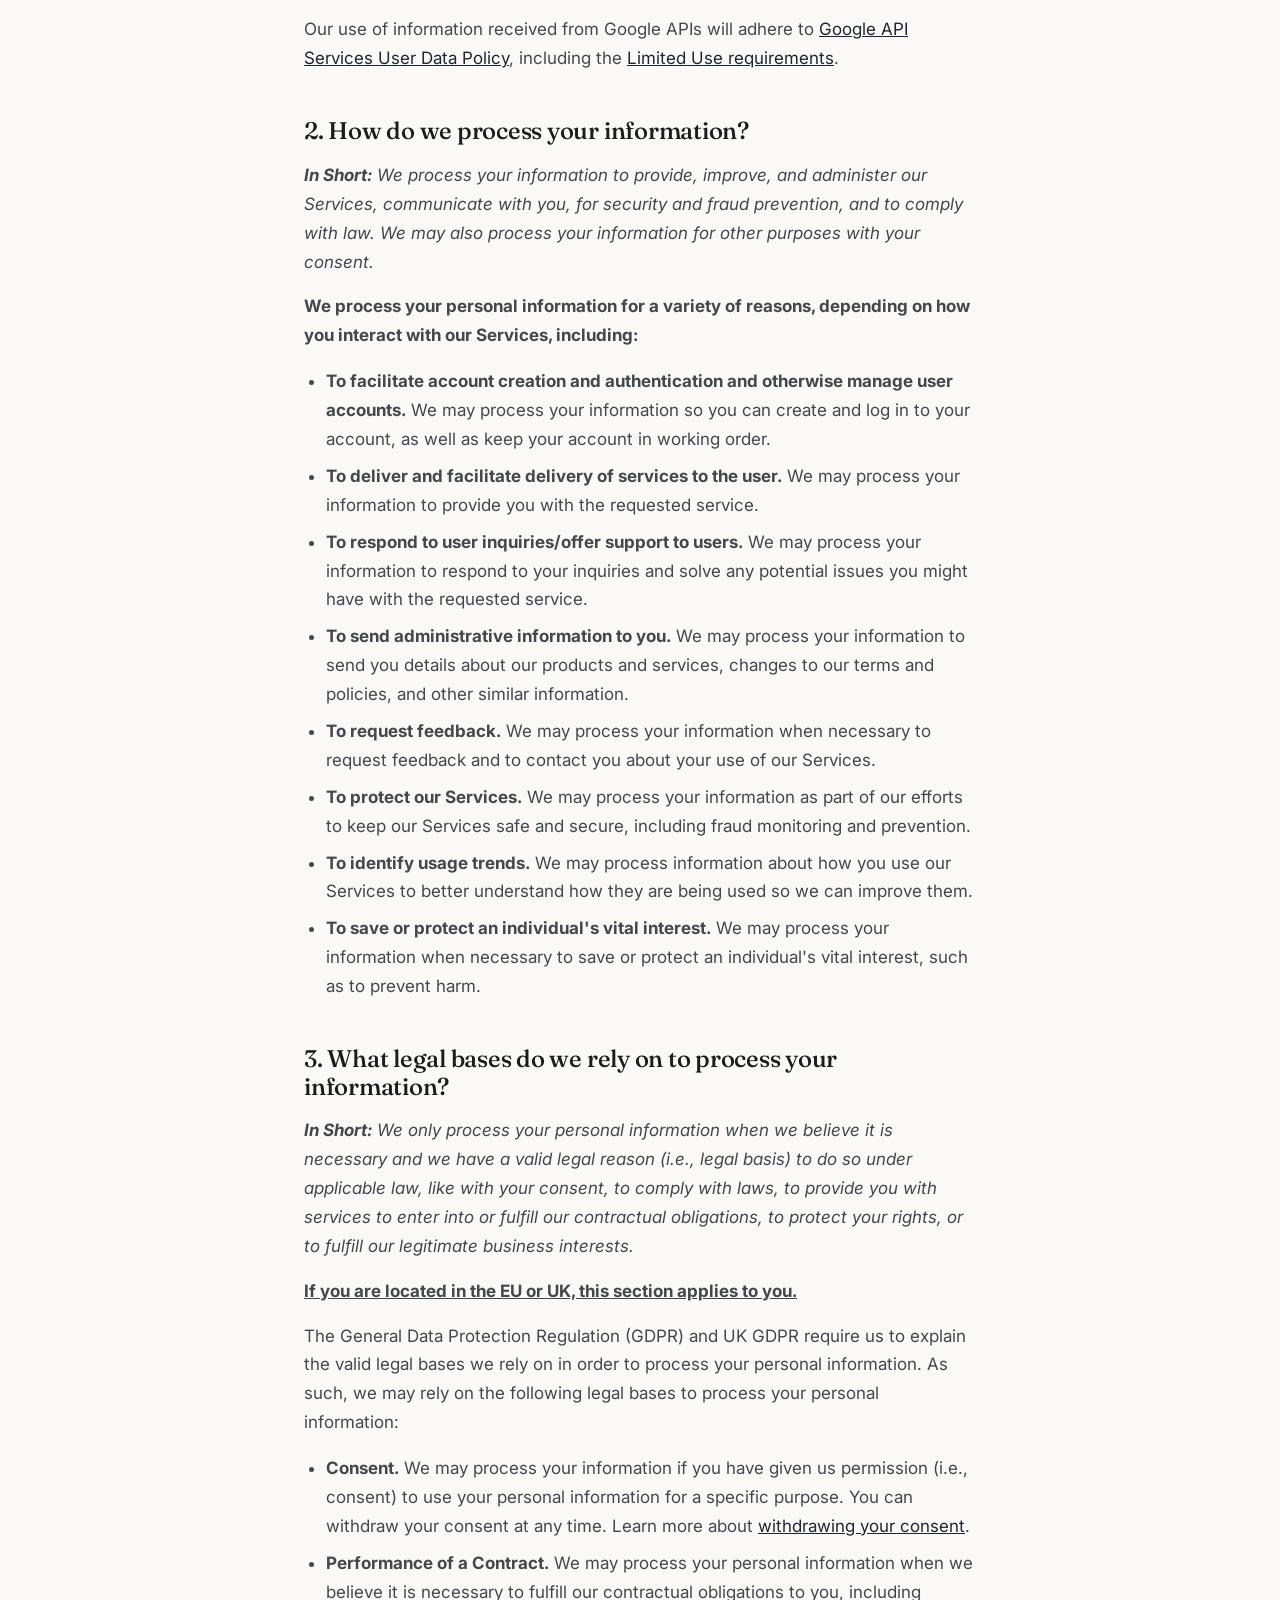
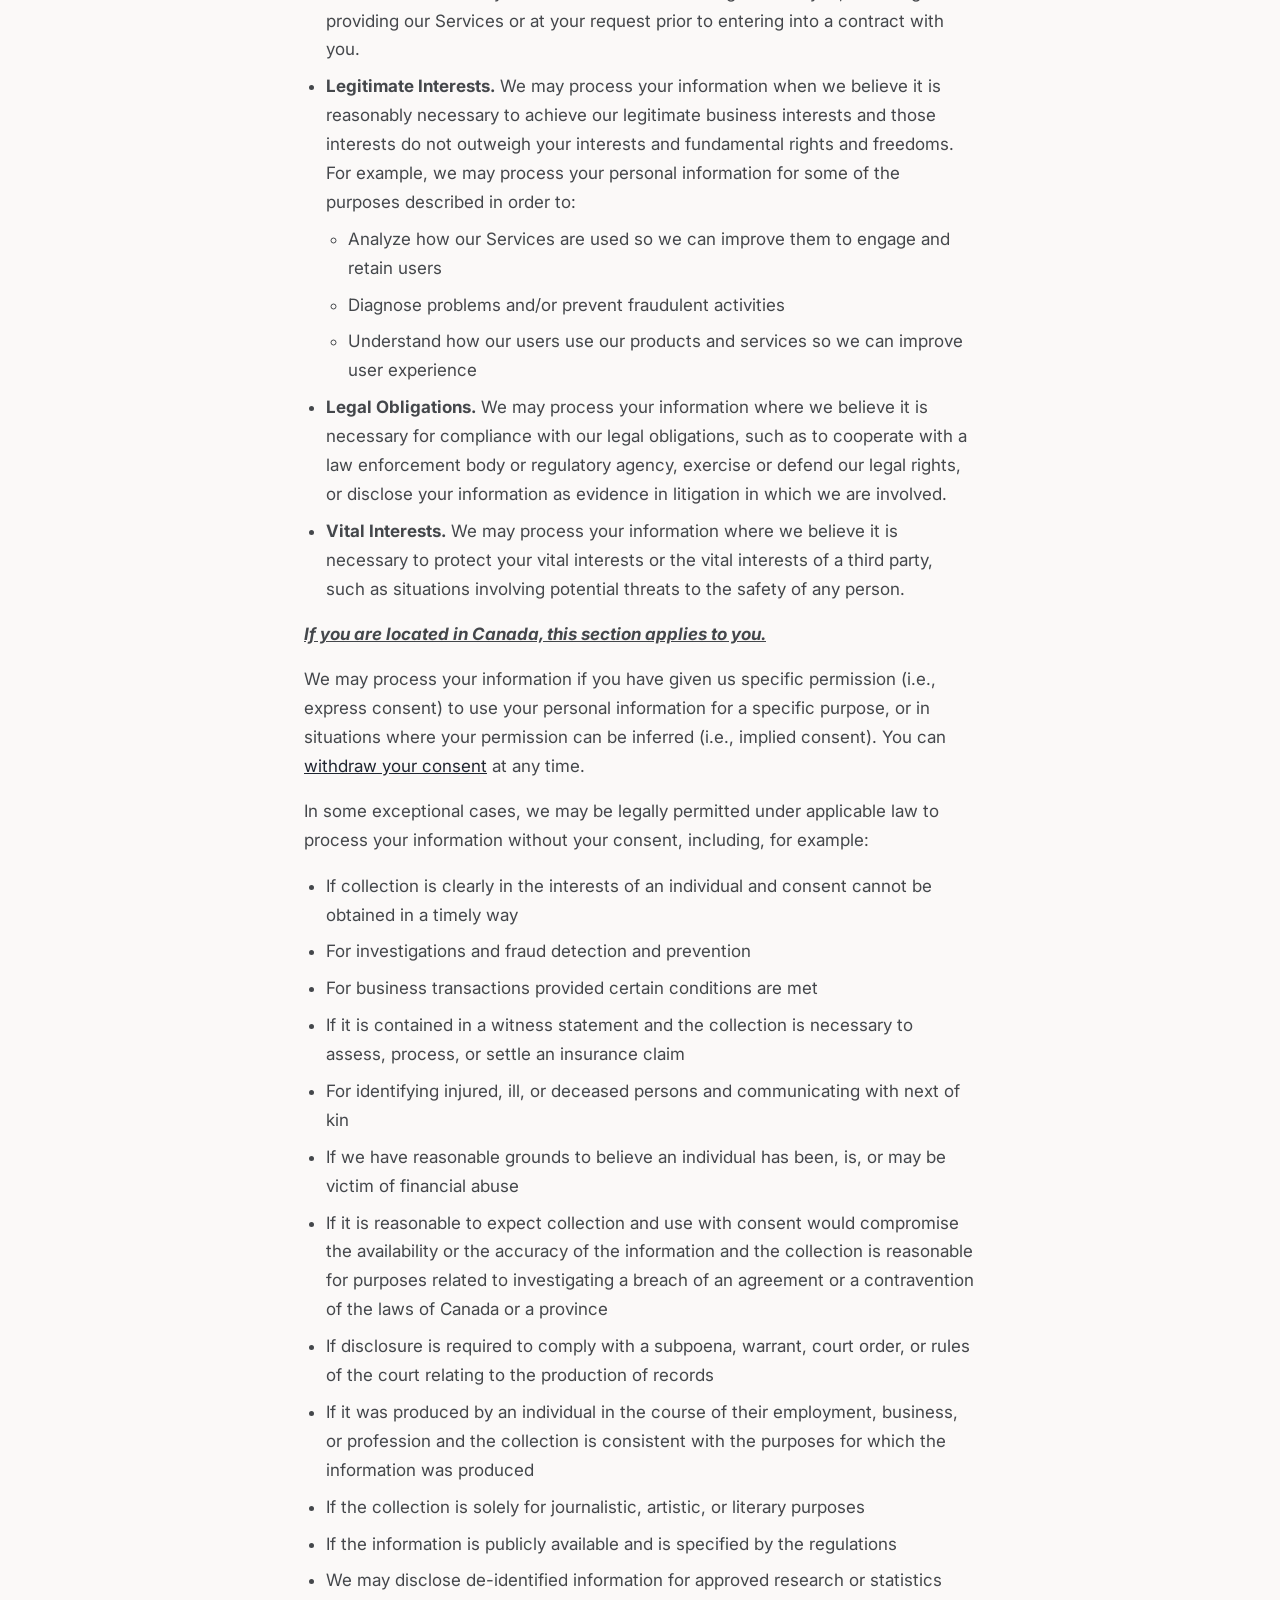
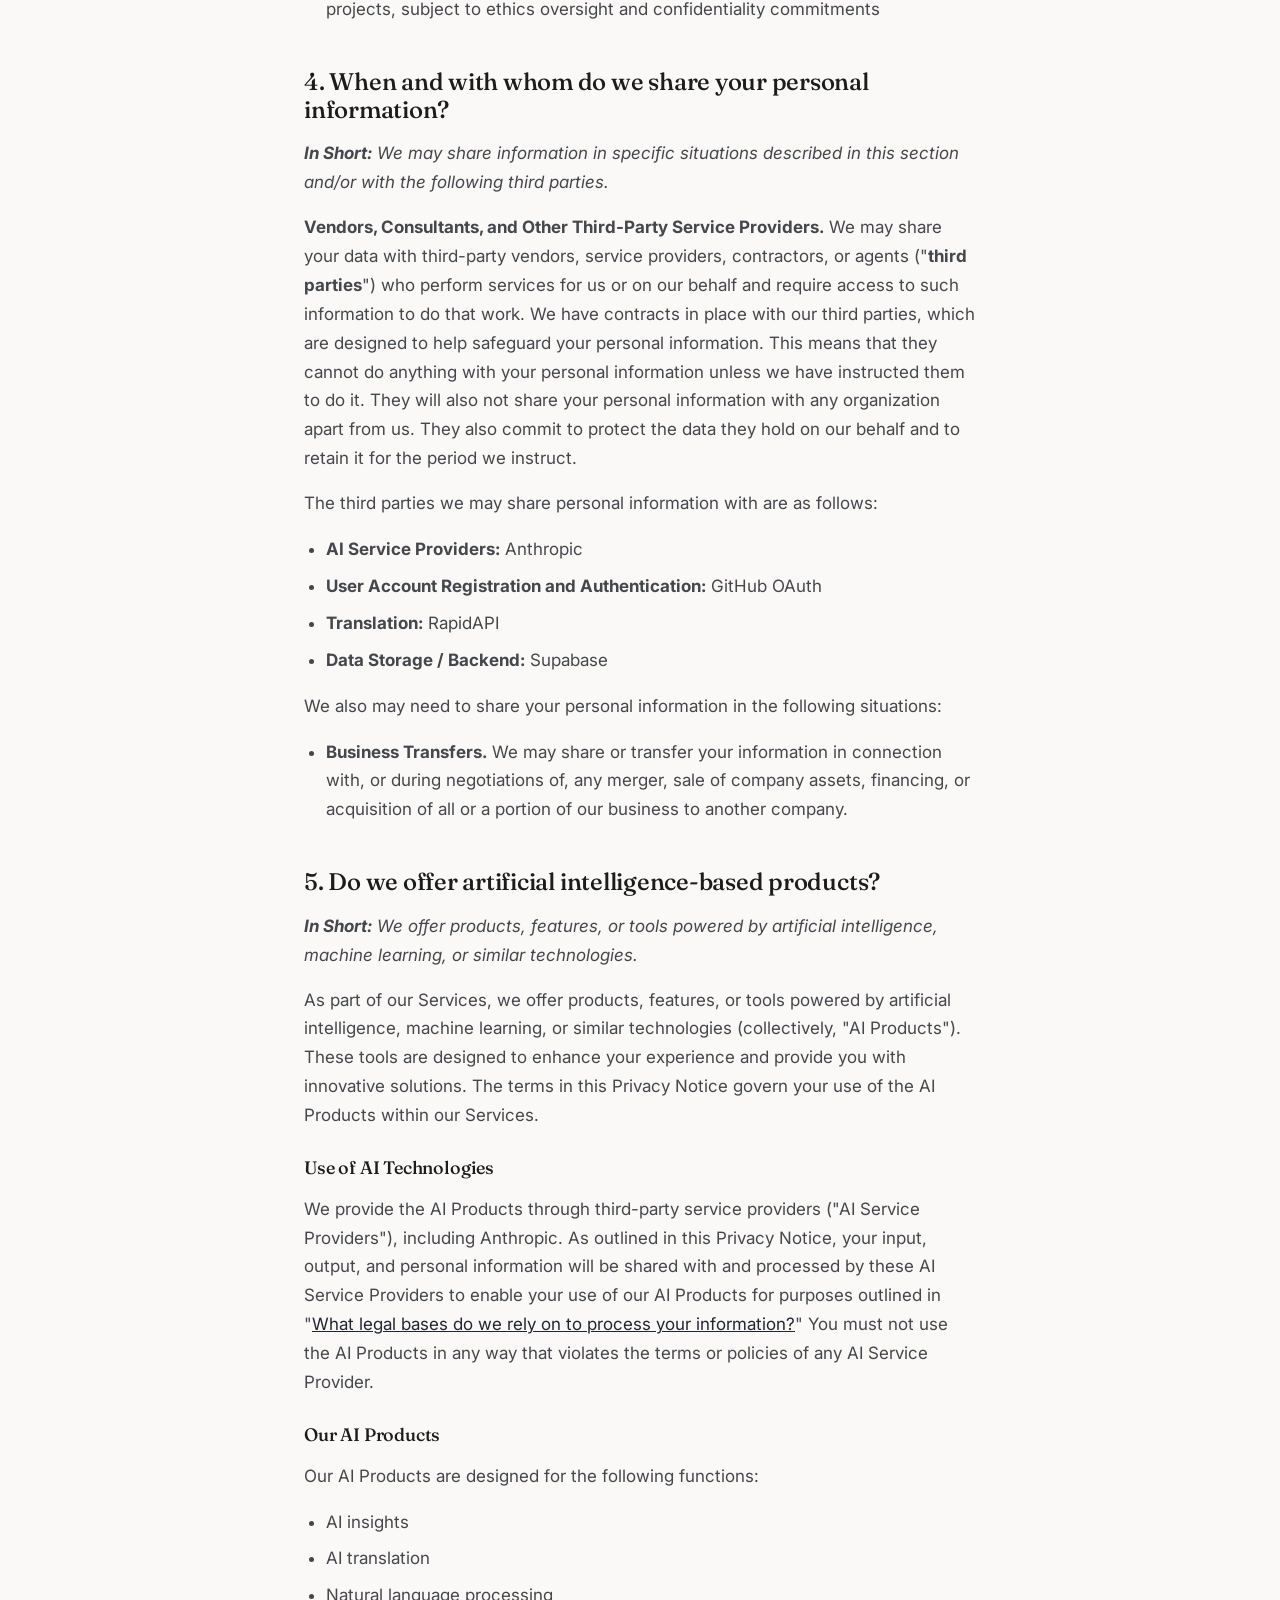
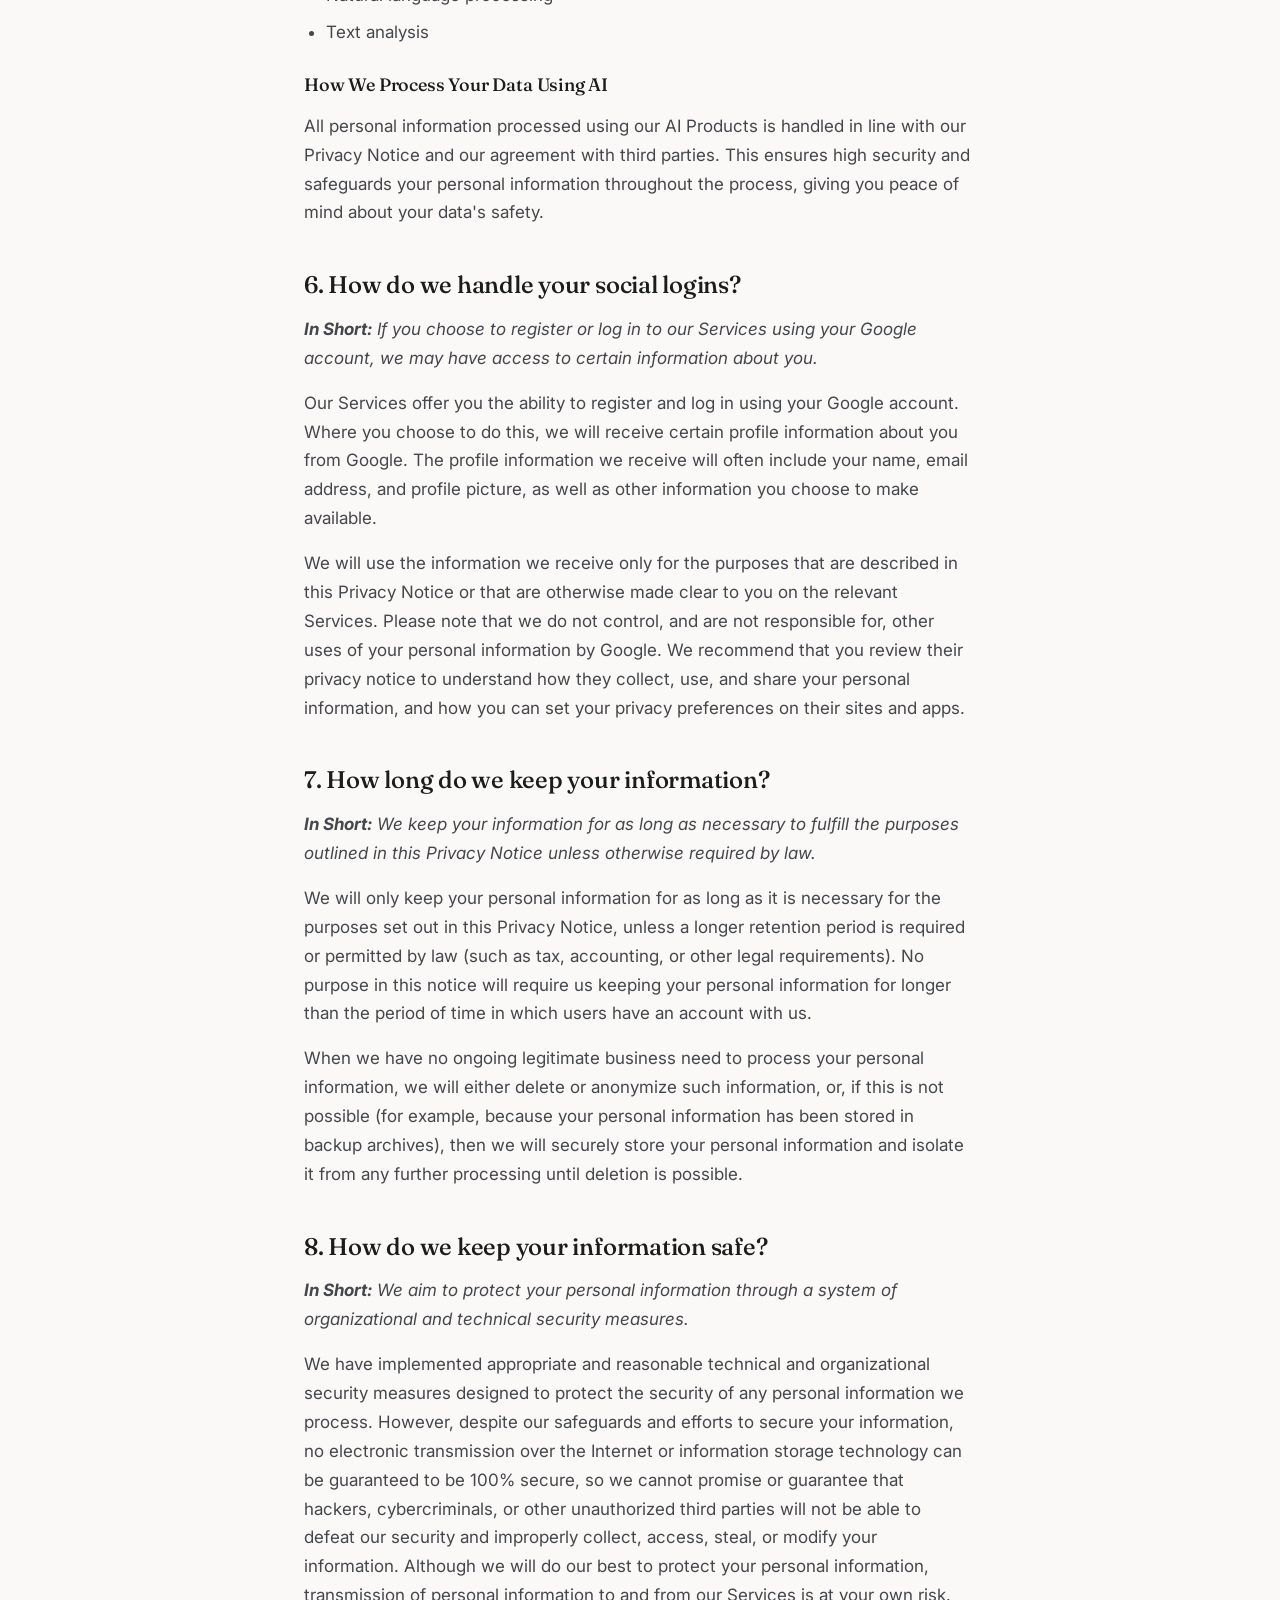
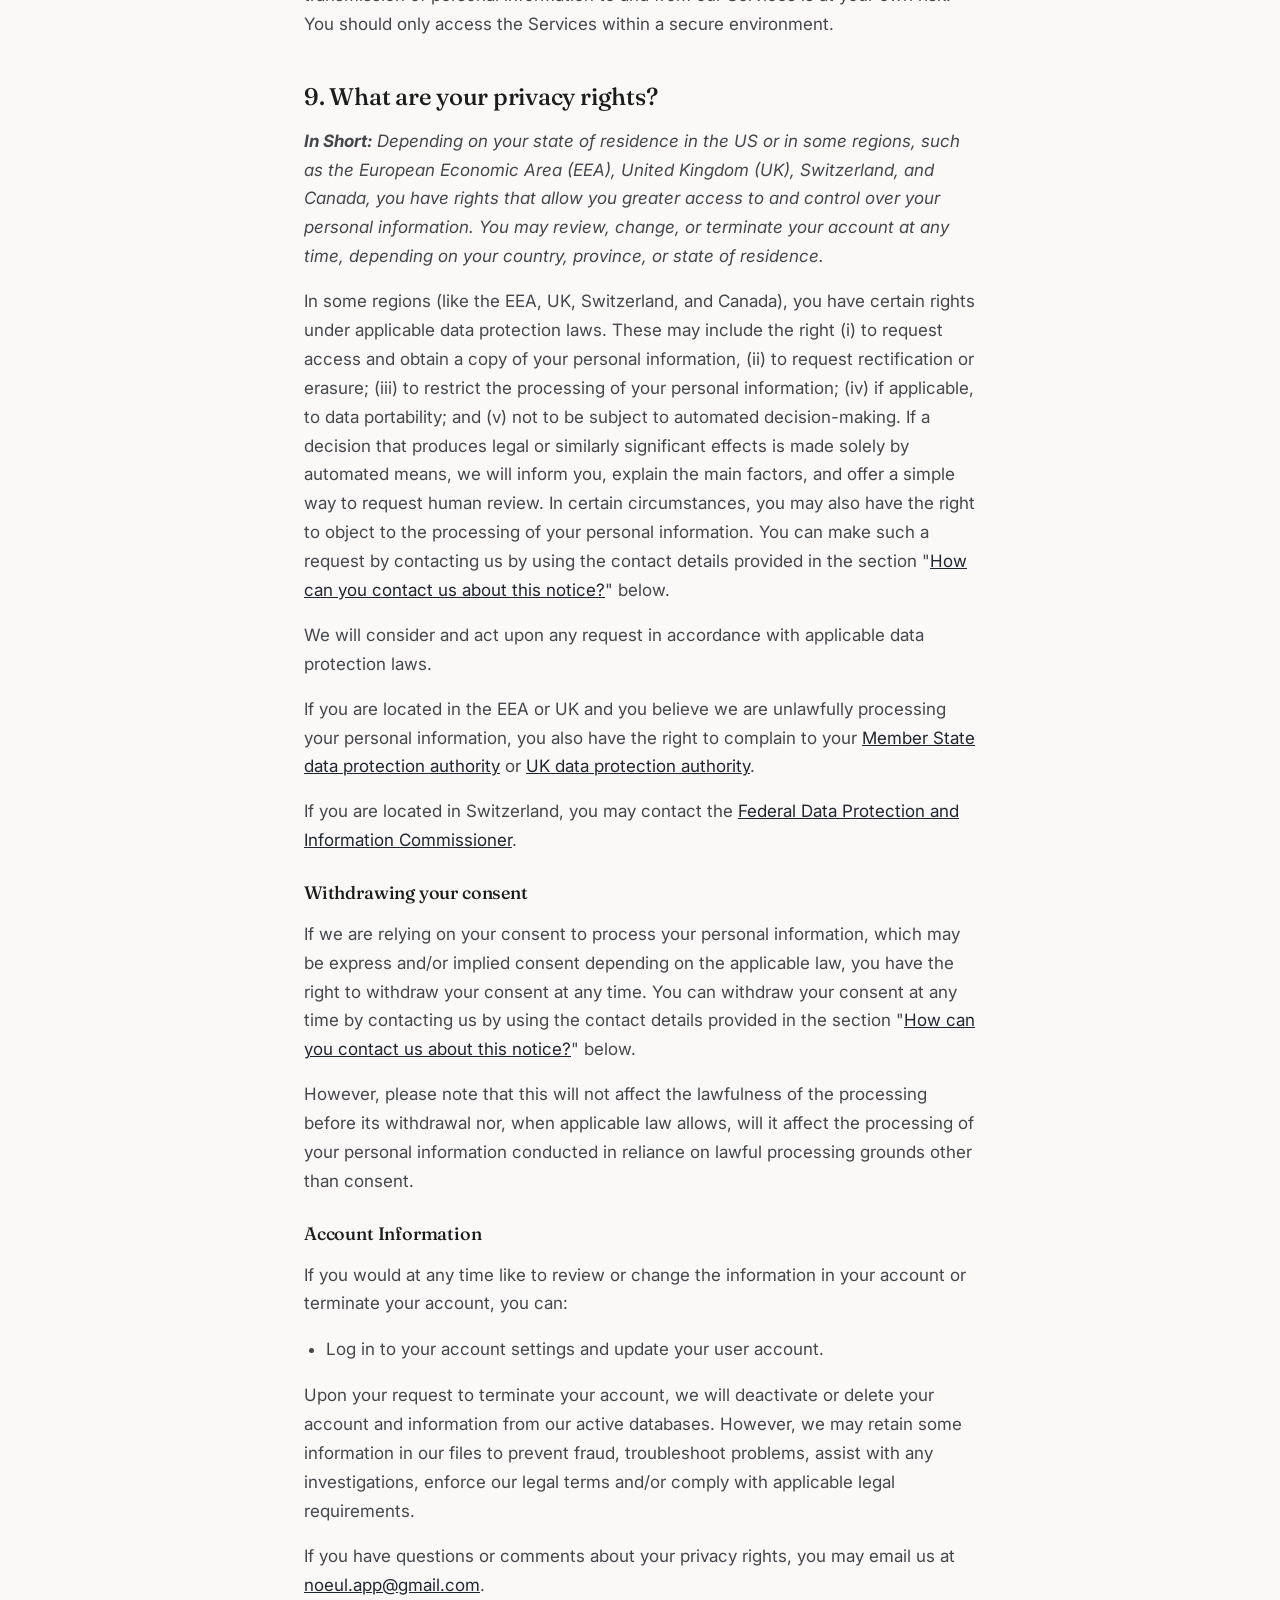
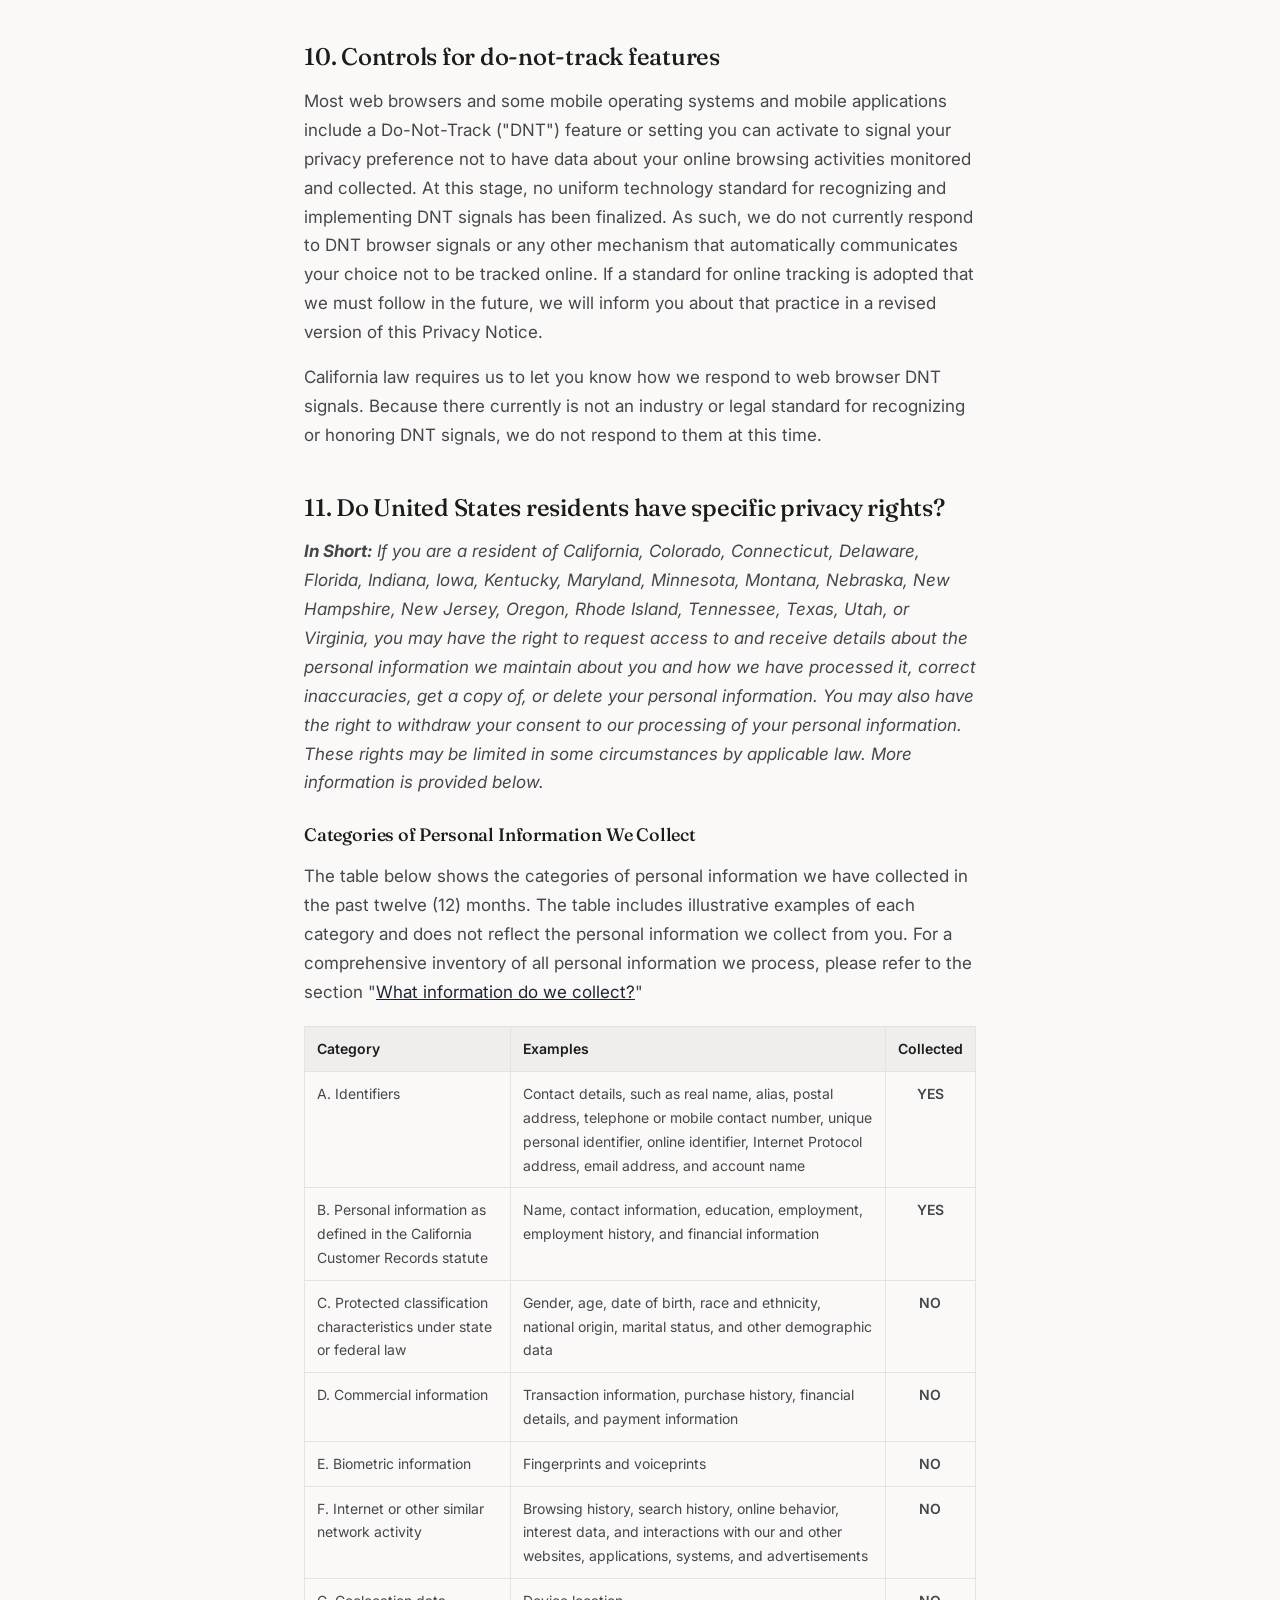
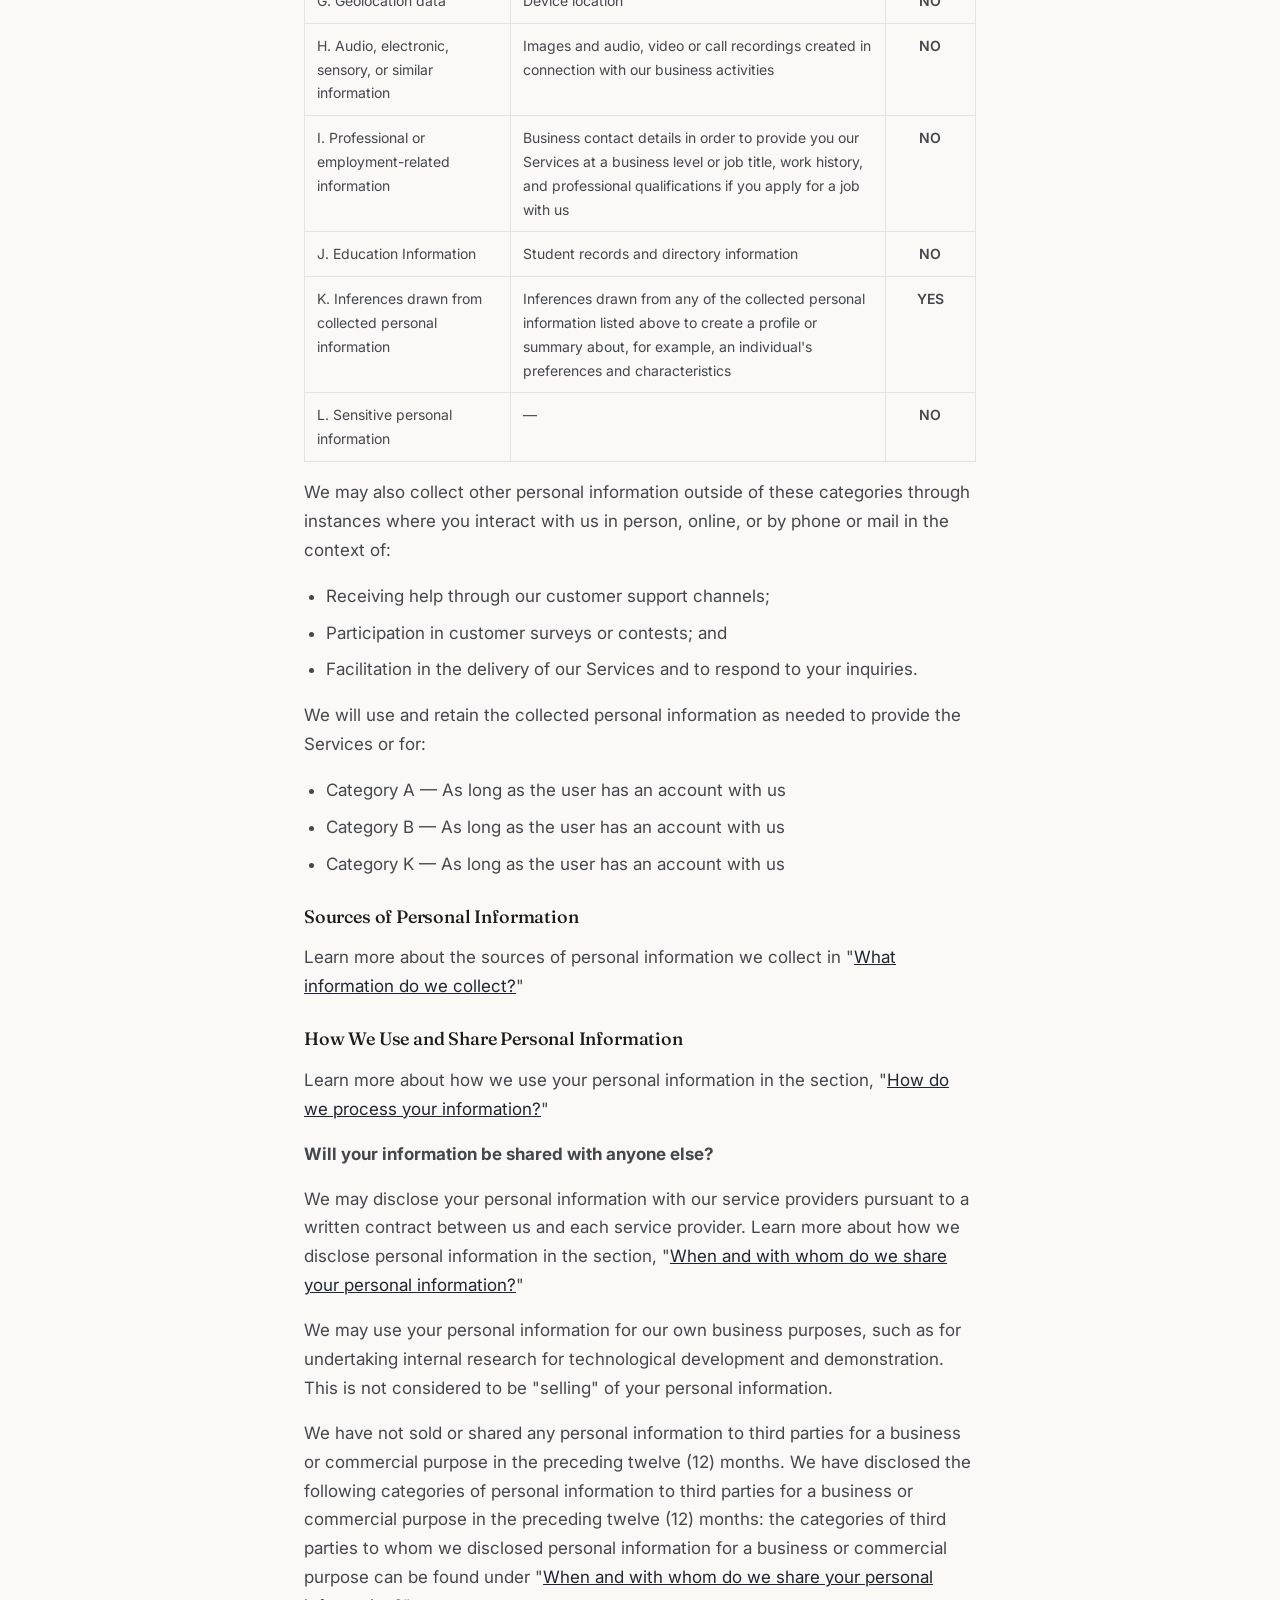
==== commit 01d41843: "Add email copy button to footer and update contact information" ====
--- a/privacy.html
+++ b/privacy.html
@@ -3,8 +3,8 @@
 <head>
   <meta charset="UTF-8" />
   <meta name="viewport" content="width=device-width, initial-scale=1" />
-  <title>Privacy Policy — FluentFable</title>
-  <meta name="description" content="FluentFable privacy policy." />
+  <title>Privacy Policy — Noeul</title>
+  <meta name="description" content="Noeul privacy policy." />
   <meta name="theme-color" content="#fbf9f8" />
   <link rel="icon" href="./favicon.svg" type="image/svg+xml" />
   <link rel="preconnect" href="https://fonts.googleapis.com" />
@@ -18,9 +18,9 @@
   <header class="site-header is-scrolled">
     <div class="container">
       <nav class="nav" aria-label="Primary">
-        <a class="brand" href="./index.html" aria-label="FluentFable home">
-          <span class="brand__mark" aria-hidden="true">FF</span>
-          <span class="brand__word">FluentFable</span>
+        <a class="brand" href="./index.html" aria-label="Noeul home">
+          <span class="brand__mark" aria-hidden="true">N</span>
+          <span class="brand__word">Noeul</span>
         </a>
         <div class="nav__links">
           <a href="./index.html#features">Features</a>
@@ -37,13 +37,13 @@
       <h1>Privacy Policy</h1>
       <p class="updated">Last updated June 26, 2026</p>
 
-      <p class="legal-lead">This Privacy Notice for Fluent Fable ("<strong>we</strong>," "<strong>us</strong>," or "<strong>our</strong>") describes how and why we might access, collect, store, use, and/or share ("<strong>process</strong>") your personal information when you use our services ("<strong>Services</strong>"), including when you:</p>
-      <ul>
-        <li>Download and use our mobile application (Fluent Fable), or any other application of ours that links to this Privacy Notice;</li>
-        <li>Use Fluent Fable. Fluent Fable is a language learning app that helps users improve their reading comprehension in Chinese, Korean, and English by letting them read real books in their target language. When users tap on an unfamiliar word, the app instantly surfaces a dictionary definition and its breakdown. Vocabulary is tracked across reading sessions to help users build proficiency over time. The app uses AI to assist with contextual lookups and supports Google sign-in for account management.</li>
+      <p class="legal-lead">This Privacy Notice for Noeul ("<strong>we</strong>," "<strong>us</strong>," or "<strong>our</strong>") describes how and why we might access, collect, store, use, and/or share ("<strong>process</strong>") your personal information when you use our services ("<strong>Services</strong>"), including when you:</p>
+      <ul>
+        <li>Download and use our mobile application (Noeul), or any other application of ours that links to this Privacy Notice;</li>
+        <li>Use Noeul. Noeul is a language learning app that helps users improve their reading comprehension in Chinese, Korean, and English by letting them read real books in their target language. When users tap on an unfamiliar word, the app instantly surfaces a dictionary definition and its breakdown. Vocabulary is tracked across reading sessions to help users build proficiency over time. The app uses AI to assist with contextual lookups and supports Google sign-in for account management.</li>
         <li>Engage with us in other related ways, including any marketing or events.</li>
       </ul>
-      <p><strong>Questions or concerns?</strong> Reading this Privacy Notice will help you understand your privacy rights and choices. We are responsible for making decisions about how your personal information is processed. If you do not agree with our policies and practices, please do not use our Services. If you still have any questions or concerns, please contact us at <a href="mailto:fluentfable.app@gmail.com">fluentfable.app@gmail.com</a>.</p>
+      <p><strong>Questions or concerns?</strong> Reading this Privacy Notice will help you understand your privacy rights and choices. We are responsible for making decisions about how your personal information is processed. If you do not agree with our policies and practices, please do not use our Services. If you still have any questions or concerns, please contact us at <a href="mailto:noeul.app@gmail.com">noeul.app@gmail.com</a>.</p>
 
       <h2 id="summary">Summary of key points</h2>
       <p><em>This summary provides key points from our Privacy Notice, but you can find out more details about any of these topics by clicking the link following each key point or by using our <a href="#toc">table of contents</a> below to find the section you are looking for.</em></p>
@@ -54,7 +54,7 @@
       <p><strong>In what situations and with which parties do we share personal information?</strong> We may share information in specific situations and with specific third parties. Learn more about <a href="#whoshare">when and with whom we share your personal information</a>.</p>
       <p><strong>How do we keep your information safe?</strong> We have adequate organizational and technical processes and procedures in place to protect your personal information. However, no electronic transmission over the internet or information storage technology can be guaranteed to be 100% secure, so we cannot promise or guarantee that hackers, cybercriminals, or other unauthorized third parties will not be able to defeat our security and improperly collect, access, steal, or modify your information. Learn more about <a href="#infosafe">how we keep your information safe</a>.</p>
       <p><strong>What are your rights?</strong> Depending on where you are located geographically, the applicable privacy law may mean you have certain rights regarding your personal information. Learn more about <a href="#privacyrights">your privacy rights</a>.</p>
-      <p><strong>How do you exercise your rights?</strong> The easiest way to exercise your rights is by contacting us at <a href="mailto:fluentfable.app@gmail.com">fluentfable.app@gmail.com</a>. We will consider and act upon any request in accordance with applicable data protection laws.</p>
+      <p><strong>How do you exercise your rights?</strong> The easiest way to exercise your rights is by contacting us at <a href="mailto:noeul.app@gmail.com">noeul.app@gmail.com</a>. We will consider and act upon any request in accordance with applicable data protection laws.</p>
       <p>Want to learn more about what we do with any information we collect? <a href="#toc">Review the Privacy Notice in full</a>.</p>
 
       <h2 id="toc">Table of contents</h2>
@@ -218,7 +218,7 @@
         <li>Log in to your account settings and update your user account.</li>
       </ul>
       <p>Upon your request to terminate your account, we will deactivate or delete your account and information from our active databases. However, we may retain some information in our files to prevent fraud, troubleshoot problems, assist with any investigations, enforce our legal terms and/or comply with applicable legal requirements.</p>
-      <p>If you have questions or comments about your privacy rights, you may email us at <a href="mailto:fluentfable.app@gmail.com">fluentfable.app@gmail.com</a>.</p>
+      <p>If you have questions or comments about your privacy rights, you may email us at <a href="mailto:noeul.app@gmail.com">noeul.app@gmail.com</a>.</p>
 
       <h2 id="dnt">10. Controls for do-not-track features</h2>
       <p>Most web browsers and some mobile operating systems and mobile applications include a Do-Not-Track ("DNT") feature or setting you can activate to signal your privacy preference not to have data about your online browsing activities monitored and collected. At this stage, no uniform technology standard for recognizing and implementing DNT signals has been finalized. As such, we do not currently respond to DNT browser signals or any other mechanism that automatically communicates your choice not to be tracked online. If a standard for online tracking is adopted that we must follow in the future, we will inform you about that practice in a revised version of this Privacy Notice.</p>
@@ -291,13 +291,13 @@
         <li>Right to opt out of the collection of sensitive data and personal data collected through the operation of a voice or facial recognition feature (as permitted by applicable law, including the privacy law in Florida)</li>
       </ul>
       <h3>How to Exercise Your Rights</h3>
-      <p>To exercise these rights, you can contact us by emailing us at <a href="mailto:fluentfable.app@gmail.com">fluentfable.app@gmail.com</a>, or by referring to the contact details at the bottom of this document.</p>
+      <p>To exercise these rights, you can contact us by emailing us at <a href="mailto:noeul.app@gmail.com">noeul.app@gmail.com</a>, or by referring to the contact details at the bottom of this document.</p>
       <p>Under certain US state data protection laws, you can designate an authorized agent to make a request on your behalf. We may deny a request from an authorized agent that does not submit proof that they have been validly authorized to act on your behalf in accordance with applicable laws.</p>
       <h3>Request Verification</h3>
       <p>Upon receiving your request, we will need to verify your identity to determine you are the same person about whom we have the information in our system. We will only use personal information provided in your request to verify your identity or authority to make the request. However, if we cannot verify your identity from the information already maintained by us, we may request that you provide additional information for the purposes of verifying your identity and for security or fraud-prevention purposes.</p>
       <p>If you submit the request through an authorized agent, we may need to collect additional information to verify your identity before processing your request and the agent will need to provide a written and signed permission from you to submit such request on your behalf.</p>
       <h3>Appeals</h3>
-      <p>Under certain US state data protection laws, if we decline to take action regarding your request, you may appeal our decision by emailing us at <a href="mailto:fluentfable.app@gmail.com">fluentfable.app@gmail.com</a>. We will inform you in writing of any action taken or not taken in response to the appeal, including a written explanation of the reasons for the decisions. If your appeal is denied, you may submit a complaint to your state attorney general.</p>
+      <p>Under certain US state data protection laws, if we decline to take action regarding your request, you may appeal our decision by emailing us at <a href="mailto:noeul.app@gmail.com">noeul.app@gmail.com</a>. We will inform you in writing of any action taken or not taken in response to the appeal, including a written explanation of the reasons for the decisions. If your appeal is denied, you may submit a complaint to your state attorney general.</p>
       <h3>California "Shine The Light" Law</h3>
       <p>California Civil Code Section 1798.83, also known as the "Shine The Light" law, permits our users who are California residents to request and obtain from us, once a year and free of charge, information about categories of personal information (if any) we disclosed to third parties for direct marketing purposes and the names and addresses of all third parties with which we shared personal information in the immediately preceding calendar year. If you are a California resident and would like to make such a request, please submit your request in writing to us by using the contact details provided in the section "<a href="#contact">How can you contact us about this notice?</a>"</p>
 
@@ -321,16 +321,10 @@
       <p>We may update this Privacy Notice from time to time. The updated version will be indicated by an updated "Revised" date at the top of this Privacy Notice. If we make material changes to this Privacy Notice, we may notify you either by prominently posting a notice of such changes or by directly sending you a notification. We encourage you to review this Privacy Notice frequently to be informed of how we are protecting your information.</p>
 
       <h2 id="contact">14. How can you contact us about this notice?</h2>
-      <p>If you have questions or comments about this notice, you may email us at <a href="mailto:fluentfable.app@gmail.com">fluentfable.app@gmail.com</a> or contact us by post at:</p>
-      <p>
-        Fluent Fable<br />
-        64-16 Sincheon-daero 183beon-gil<br />
-        Busanjin-gu, Busan 47262<br />
-        South Korea
-      </p>
+      <p>If you have questions or comments about this notice, you may email us at <a href="mailto:noeul.app@gmail.com">noeul.app@gmail.com</a>.</p>
 
       <h2 id="request">15. How can you review, update, or delete the data we collect from you?</h2>
-      <p>Based on the applicable laws of your country or state of residence in the US, you may have the right to request access to the personal information we collect from you, details about how we have processed it, correct inaccuracies, or delete your personal information. You may also have the right to withdraw your consent to our processing of your personal information. These rights may be limited in some circumstances by applicable law. To request to review, update, or delete your personal information, please email us at <a href="mailto:fluentfable.app@gmail.com">fluentfable.app@gmail.com</a>.</p>
+      <p>Based on the applicable laws of your country or state of residence in the US, you may have the right to request access to the personal information we collect from you, details about how we have processed it, correct inaccuracies, or delete your personal information. You may also have the right to withdraw your consent to our processing of your personal information. These rights may be limited in some circumstances by applicable law. To request to review, update, or delete your personal information, please email us at <a href="mailto:noeul.app@gmail.com">noeul.app@gmail.com</a>.</p>
 
       <a class="back" href="./index.html">&larr; Back to home</a>
     </article>
@@ -340,20 +334,26 @@
     <div class="container">
       <div class="footer__grid">
         <div>
-          <a class="brand" href="./index.html" aria-label="FluentFable home">
-            <span class="brand__mark" aria-hidden="true">FF</span>
-            <span class="brand__word">FluentFable</span>
+          <a class="brand" href="./index.html" aria-label="Noeul home">
+            <span class="brand__mark" aria-hidden="true">N</span>
+            <span class="brand__word">Noeul</span>
           </a>
           <p class="footer__tagline">Learn Korean by reading the books you actually want to read.</p>
         </div>
         <nav class="footer__links" aria-label="Footer">
           <a href="./privacy.html">Privacy Policy</a>
           <a href="./terms.html">Terms of Service</a>
-          <a href="mailto:fluentfable.app@gmail.com">Contact</a>
+          <span class="footer__contact">Contact: <span class="footer__email">noeul.app@gmail.com<button class="footer__copy-btn" type="button" data-copy="noeul.app@gmail.com" aria-label="Copy email address" title="Copy email address">
+              <svg class="icon-copy" width="15" height="15" viewBox="0 0 24 24" fill="none" stroke="currentColor" stroke-width="2" stroke-linecap="round" stroke-linejoin="round" aria-hidden="true"><rect x="9" y="9" width="13" height="13" rx="2"/><path d="M5 15H4a2 2 0 0 1-2-2V4a2 2 0 0 1 2-2h9a2 2 0 0 1 2 2v1"/></svg>
+              <svg class="icon-check" width="15" height="15" viewBox="0 0 24 24" fill="none" stroke="currentColor" stroke-width="2" stroke-linecap="round" stroke-linejoin="round" aria-hidden="true"><polyline points="20 6 9 17 4 12"/></svg>
+            </button></span>
+          </span>
         </nav>
       </div>
-      <p class="footer__copy">© 2026 FluentFable. All rights reserved.</p>
+      <p class="footer__copy">© 2026 Noeul. All rights reserved.</p>
     </div>
   </footer>
+
+  <script src="./js/copy-email.js"></script>
 </body>
 </html>
--- a/css/styles.css
+++ b/css/styles.css
@@ -0,0 +1,834 @@
+/* =========================================================================
+   Noeul — "Slate & Stone" stylesheet
+   Single source of truth: every color references a :root custom property.
+   Mobile-first; breakpoints at ~640 / ~960 / ~1200.
+   ========================================================================= */
+
+:root {
+  /* surfaces */
+  --bg-page:        #fbf9f8;  /* warm paper — the main background */
+  --surface:        #ffffff;  /* cards */
+  --surface-card:   #fefdfc;
+  --surface-muted:  #f0eded;  /* tinted containers, alt sections */
+  --surface-assist: #f4f1f1;
+
+  /* lines */
+  --border:         #e4e2e2;  /* hairline rules — use 1px, never heavy */
+  --border-strong:  #c5c6cb;
+  --divider:        #eceaea;
+
+  /* ink / text */
+  --text:           #1b1c1c;  /* primary body ink */
+  --text-secondary: #44474b;
+  --text-muted:     #5c5e63;
+  --text-tertiary:  #75777b;
+  --text-subtle:    #9a9c9f;
+
+  /* the single accent — slate */
+  --ink-slate:      #202631;
+  --ink-pressed:    #0e1014;
+  --accent-soft:    rgba(32, 38, 49, 0.10);
+
+  /* book-cover gradient slate */
+  --cover-slate:    #353c47;
+  --cover-mid:      #75777b;
+  --glyph-cream:    #faf8f5;
+
+  /* status */
+  --danger:         #c0362c;
+
+  /* radii */
+  --radius-sm: 4px;
+  --radius-md: 6px;
+  --radius-lg: 10px;
+  --radius-xl: 16px;
+  --radius-pill: 999px;
+
+  /* the only shadows permitted */
+  --shadow-cover: 0 14px 28px rgba(27, 28, 28, 0.22);
+  --shadow-soft:  0 10px 24px rgba(27, 28, 28, 0.08);
+
+  /* type families */
+  --font-display: 'Fraunces', Georgia, 'Times New Roman', serif;
+  --font-ui:      'Inter', system-ui, -apple-system, sans-serif;
+  --font-kr:      'Noto Serif KR', 'Fraunces', serif;
+
+  /* reader accent — the orange dotted underline in the app */
+  --rw-accent:      #c8712d;
+
+  /* layout */
+  --maxw: 1120px;
+  --gutter: 24px;
+  --ease: cubic-bezier(0.4, 0, 0.2, 1);
+}
+
+/* ---------- dark theme ---------- */
+:root[data-theme="dark"] {
+  --bg-page:        #15161a;
+  --surface:        #202228;
+  --surface-card:   #23252c;
+  --surface-muted:  #1b1d22;
+  --surface-assist: #262931;
+  --border:         #2e313a;
+  --border-strong:  #3d414c;
+  --divider:        #24272e;
+
+  --text:           #ecebe8;
+  --text-secondary: #c6c8cc;
+  --text-muted:     #a3a6ac;
+  --text-tertiary:  #83868d;
+  --text-subtle:    #6b6e75;
+
+  /* the accent inverts to light so buttons/marks read on a dark ground */
+  --ink-slate:      #e9e7e3;
+  --ink-pressed:    #ffffff;
+  --accent-soft:    rgba(233, 231, 227, 0.13);
+
+  --cover-slate:    #2a2f38;
+  --cover-mid:      #565b64;
+  --glyph-cream:    #16171b;
+
+  --danger:         #e0685e;
+  --rw-accent:      #d98a44;
+
+  --shadow-cover:   0 16px 36px rgba(0, 0, 0, 0.55);
+  --shadow-soft:    0 12px 26px rgba(0, 0, 0, 0.42);
+}
+
+:root { color-scheme: light; }
+:root[data-theme="dark"] { color-scheme: dark; }
+
+/* ---------- reset / base ---------- */
+*, *::before, *::after { box-sizing: border-box; }
+
+html { -webkit-text-size-adjust: 100%; scroll-behavior: smooth; }
+
+@media (prefers-reduced-motion: reduce) {
+  html { scroll-behavior: auto; }
+}
+
+body {
+  margin: 0;
+  background: var(--bg-page);
+  color: var(--text);
+  font-family: var(--font-ui);
+  font-size: 17px;
+  line-height: 1.7;
+  -webkit-font-smoothing: antialiased;
+  text-rendering: optimizeLegibility;
+}
+
+img, svg, video { max-width: 100%; height: auto; display: block; }
+
+a { color: var(--ink-slate); text-decoration: none; }
+a:hover { text-decoration: underline; }
+
+h1, h2, h3 { font-family: var(--font-display); font-weight: 500; line-height: 1.15; letter-spacing: -0.01em; margin: 0; }
+
+p { margin: 0; }
+
+:focus-visible {
+  outline: 2px solid var(--ink-slate);
+  outline-offset: 2px;
+  border-radius: var(--radius-sm);
+}
+
+/* ---------- layout helpers ---------- */
+.container {
+  width: 100%;
+  max-width: var(--maxw);
+  margin-inline: auto;
+  padding-inline: var(--gutter);
+}
+
+.section { padding-block: 64px; }
+.section--muted { background: var(--surface-muted); }
+
+.eyebrow {
+  font-family: var(--font-ui);
+  font-size: 11px;
+  font-weight: 700;
+  text-transform: uppercase;
+  letter-spacing: 1.6px;
+  color: var(--text-tertiary);
+  margin: 0 0 12px;
+}
+
+.section__head { max-width: 640px; margin-bottom: 36px; }
+.section__title { font-size: 28px; }
+.section__lead { color: var(--text-muted); margin-top: 12px; }
+
+.skip-link {
+  position: absolute;
+  left: -999px;
+  top: 8px;
+  background: var(--ink-slate);
+  color: var(--glyph-cream);
+  padding: 10px 16px;
+  border-radius: var(--radius-md);
+  z-index: 100;
+}
+.skip-link:focus { left: 8px; }
+
+/* ---------- buttons ---------- */
+.btn {
+  display: inline-flex;
+  align-items: center;
+  justify-content: center;
+  gap: 8px;
+  font-family: var(--font-ui);
+  font-size: 15px;
+  font-weight: 600;
+  padding: 14px 28px;
+  border-radius: var(--radius-pill);
+  border: 1px solid transparent;
+  cursor: pointer;
+  transition: background-color 150ms var(--ease), color 150ms var(--ease),
+              border-color 150ms var(--ease), transform 150ms var(--ease);
+  text-decoration: none;
+}
+.btn:hover { text-decoration: none; }
+
+.btn--primary { background: var(--ink-slate); color: var(--glyph-cream); }
+.btn--primary:hover { background: var(--ink-pressed); }
+.btn--primary:active { transform: translateY(1px); }
+
+.btn--ghost {
+  background: transparent;
+  color: var(--ink-slate);
+  border-color: var(--border-strong);
+}
+.btn--ghost:hover { background: var(--accent-soft); }
+
+.btn--sm { padding: 9px 18px; font-size: 14px; }
+
+/* Google Play badge button */
+.store-badge {
+  display: inline-flex;
+  align-items: center;
+  gap: 12px;
+  background: var(--ink-slate);
+  color: var(--glyph-cream);
+  padding: 12px 22px;
+  border-radius: var(--radius-lg);
+  transition: background-color 150ms var(--ease);
+}
+.store-badge:hover { background: var(--ink-pressed); text-decoration: none; }
+.store-badge svg { flex: none; }
+.store-badge .store-badge__sub { display: block; font-size: 11px; opacity: 0.85; line-height: 1.2; }
+.store-badge .store-badge__main { display: block; font-size: 18px; font-weight: 600; line-height: 1.2; }
+
+/* ---------- header / nav ---------- */
+.site-header {
+  position: sticky;
+  top: 0;
+  z-index: 50;
+  background: color-mix(in srgb, var(--bg-page) 88%, transparent);
+  backdrop-filter: saturate(180%) blur(8px);
+  border-bottom: 1px solid transparent;
+  transition: border-color 150ms var(--ease);
+}
+.site-header.is-scrolled { border-bottom-color: var(--border); }
+
+.nav {
+  display: flex;
+  align-items: center;
+  justify-content: space-between;
+  height: 64px;
+}
+
+.brand { display: inline-flex; align-items: center; gap: 10px; color: var(--text); }
+.brand:hover { text-decoration: none; }
+.brand__mark {
+  width: 30px; height: 30px;
+  border-radius: 7px;
+  background: var(--ink-slate);
+  color: var(--glyph-cream);
+  display: grid; place-items: center;
+  font-family: var(--font-display);
+  font-weight: 600;
+  font-size: 15px;
+}
+.brand__word { font-family: var(--font-display); font-size: 20px; font-weight: 500; }
+
+.nav__links { display: none; }
+.nav__toggle {
+  display: inline-flex;
+  flex-direction: column;
+  justify-content: center;
+  gap: 5px;
+  width: 44px; height: 44px;
+  padding: 10px;
+  background: transparent;
+  border: 1px solid var(--border);
+  border-radius: var(--radius-md);
+  cursor: pointer;
+}
+.nav__toggle span {
+  display: block; height: 2px; width: 100%;
+  background: var(--text);
+  border-radius: 2px;
+  transition: transform 150ms var(--ease), opacity 150ms var(--ease);
+}
+.nav__toggle[aria-expanded="true"] span:nth-child(1) { transform: translateY(7px) rotate(45deg); }
+.nav__toggle[aria-expanded="true"] span:nth-child(2) { opacity: 0; }
+.nav__toggle[aria-expanded="true"] span:nth-child(3) { transform: translateY(-7px) rotate(-45deg); }
+
+/* theme toggle */
+.nav__mobile-actions { display: flex; align-items: center; gap: 10px; }
+.theme-toggle {
+  width: 40px; height: 40px;
+  display: inline-grid; place-items: center;
+  background: transparent;
+  border: 1px solid var(--border);
+  border-radius: var(--radius-md);
+  color: var(--text-secondary);
+  cursor: pointer;
+  transition: color 150ms var(--ease), border-color 150ms var(--ease), background-color 150ms var(--ease);
+}
+.theme-toggle:hover { color: var(--text); background: var(--accent-soft); }
+.theme-toggle svg { width: 20px; height: 20px; }
+.theme-toggle__sun { display: none; }
+.theme-toggle__moon { display: block; }
+:root[data-theme="dark"] .theme-toggle__sun { display: block; }
+:root[data-theme="dark"] .theme-toggle__moon { display: none; }
+
+/* mobile menu panel */
+.nav__menu {
+  display: none;
+  border-top: 1px solid var(--border);
+  background: var(--bg-page);
+  padding: 8px var(--gutter) 24px;
+}
+.nav__menu.is-open { display: block; }
+.nav__menu a:not(.btn) {
+  display: block;
+  padding: 14px 4px;
+  font-size: 17px;
+  color: var(--text);
+  border-bottom: 1px solid var(--divider);
+}
+.nav__menu .btn { margin-top: 16px; width: 100%; }
+
+/* ---------- hero ---------- */
+.hero { padding-block: 56px 40px; }
+.hero__grid { display: grid; gap: 40px; align-items: center; }
+.hero__title {
+  font-size: clamp(40px, 9vw, 64px);
+  font-weight: 500;
+  letter-spacing: -0.01em;
+  max-width: 14ch;
+}
+.hero__lead {
+  font-size: clamp(17px, 2.6vw, 19px);
+  color: var(--text-muted);
+  margin-top: 20px;
+  max-width: 46ch;
+}
+.hero__ctas { display: flex; flex-wrap: wrap; gap: 14px; margin-top: 32px; }
+.hero__note { margin-top: 18px; font-size: 14px; color: var(--text-subtle); }
+
+.hero__visual { display: flex; justify-content: center; }
+.phone {
+  position: relative;
+  width: min(300px, 78vw);
+  border-radius: 34px;
+  padding: 10px;
+  background: var(--surface);
+  border: 1px solid var(--border);
+  box-shadow: var(--shadow-cover);
+}
+.phone img { border-radius: 26px; }
+.phone::after {
+  /* speaker notch hint */
+  content: "";
+  position: absolute;
+  top: 20px; left: 50%; transform: translateX(-50%);
+  width: 78px; height: 5px; border-radius: 3px;
+  background: var(--divider);
+}
+
+/* ---------- trust strip ---------- */
+.trust {
+  text-align: center;
+  padding-block: 28px;
+  background: var(--surface-muted);
+  border-block: 1px solid var(--border);
+}
+.trust p {
+  font-family: var(--font-display);
+  font-size: clamp(18px, 3vw, 22px);
+  color: var(--text-secondary);
+  margin: 0;
+}
+
+/* ---------- features ---------- */
+.feature-grid { display: grid; gap: 16px; }
+.feature-card {
+  background: var(--bg-page);
+  border: 1px solid var(--border);
+  border-radius: var(--radius-lg);
+  padding: 28px;
+}
+.feature-card__icon {
+  width: 40px; height: 40px;
+  display: grid; place-items: center;
+  color: var(--ink-slate);
+  border: 1px solid var(--border);
+  border-radius: var(--radius-md);
+  margin-bottom: 18px;
+}
+.feature-card__icon svg { width: 22px; height: 22px; }
+.feature-card h3 { font-size: 20px; margin-bottom: 8px; }
+.feature-card p { color: var(--text-muted); font-size: 15px; line-height: 1.65; }
+
+/* ---------- how it works ---------- */
+.steps { display: grid; gap: 28px; counter-reset: step; }
+.step { position: relative; }
+.step__num {
+  font-family: var(--font-display);
+  font-size: 44px;
+  font-weight: 500;
+  color: var(--ink-slate);
+  line-height: 1;
+}
+.step h3 { font-size: 19px; margin: 14px 0 6px; }
+.step p { color: var(--text-muted); font-size: 15px; }
+.step__bar {
+  margin-top: 16px;
+  height: 4px;
+  border-radius: 2px;
+  background: var(--divider);
+  overflow: hidden;
+}
+.step__bar i { display: block; height: 100%; background: var(--ink-slate); border-radius: 2px; }
+.how-learn { margin-top: 80px; }
+.learn-grid { display: grid; gap: 24px; }
+.learn-item { border-top: 1px solid var(--border-strong); padding-top: 18px; }
+.learn-item h3 { font-size: 19px; margin-bottom: 8px; }
+.learn-item p { color: var(--text-muted); font-size: 15px; }
+
+/* =========================================================================
+   Interactive reader demo (#try)
+   ========================================================================= */
+.reader-tabs { display: flex; gap: 8px; justify-content: center; flex-wrap: wrap; margin-bottom: 32px; }
+.reader-tab {
+  font-family: var(--font-ui); font-size: 14px; font-weight: 600;
+  padding: 9px 18px; border-radius: var(--radius-pill);
+  border: 1px solid var(--border-strong); background: transparent; color: var(--text-secondary);
+  cursor: pointer; transition: color 150ms var(--ease), background-color 150ms var(--ease), border-color 150ms var(--ease);
+}
+.reader-tab:hover { color: var(--text); }
+.reader-tab.is-active { background: var(--ink-slate); color: var(--glyph-cream); border-color: var(--ink-slate); }
+
+.demo-grid { display: grid; gap: 40px; align-items: center; justify-items: center; }
+
+/* the phone */
+.demo-phone { display: flex; flex-direction: column; align-items: center; width: 100%; }
+.reader {
+  position: relative;
+  width: min(360px, 84vw);
+  aspect-ratio: 1080 / 2110;
+  display: flex; flex-direction: column;
+  background: var(--bg-page);
+  color: var(--text);
+  border: 1px solid var(--border);
+  border-radius: 34px;
+  padding: 12px 4px 4px;
+  box-shadow: var(--shadow-cover);
+  overflow: hidden;
+  font-family: var(--font-ui);
+  user-select: none;
+}
+
+/* top bar */
+.reader__topbar { display: flex; align-items: center; justify-content: space-between; padding: 4px 12px 10px; flex: none; }
+.reader__tools { display: flex; align-items: center; gap: 14px; }
+.reader__meta { display: flex; align-items: center; gap: 11px; transition: opacity 260ms var(--ease); }
+.reader__tool { width: 21px; height: 21px; padding: 0; border: none; background: none; color: var(--text); display: inline-flex; transition: opacity 260ms var(--ease), color 150ms var(--ease); }
+.reader__tool svg { width: 100%; height: 100%; }
+.reader__focus-btn { cursor: pointer; }
+.reader__focus-btn:hover { color: var(--rw-accent); }
+.reader__progress { width: 52px; height: 3px; border-radius: 2px; background: var(--divider); position: relative; }
+.reader__progress i { position: absolute; inset: 0 auto 0 0; width: 4%; background: var(--text-tertiary); border-radius: 2px; transition: width 320ms var(--ease); }
+.reader__pct { font-size: 12px; font-weight: 600; color: var(--text-tertiary); }
+
+/* reading surface */
+.reader__surface { position: relative; flex: 1 1 auto; overflow: hidden; }
+.reader__viewport { position: absolute; inset: 0; overflow: hidden; }
+.reader__track { display: flex; height: 100%; transition: transform 350ms var(--ease); }
+.reader__page { flex: 0 0 100%; height: 100%; overflow: hidden; padding: 2px 20px 8px; }
+.reader__title { font-family: var(--font-kr); text-align: center; font-size: 23px; font-weight: 500; margin: 8px 0 16px; color: var(--text); }
+.reader__author {
+  font-family: var(--font-kr); text-align: center; font-size: 16px; color: var(--text-secondary);
+  width: max-content; margin: 0 auto 22px; padding-bottom: 3px; border-bottom: 1.5px dotted var(--rw-accent);
+}
+.reader__p { font-family: var(--font-kr); font-size: clamp(13.5px, 3.6vw, 15.5px); line-height: 2.05; color: var(--text); margin-bottom: 13px; }
+.rw {
+  font: inherit; color: inherit; background: none; border: none; padding: 0 1px; cursor: pointer;
+  border-bottom: 1.5px dotted var(--rw-accent); border-radius: 2px;
+  transition: background-color 120ms var(--ease);
+}
+.rw:hover, .rw.is-active { background: var(--accent-soft); }
+
+.reader__pageflip {
+  position: absolute; top: 50%; transform: translateY(-50%);
+  width: 28px; height: 46px; border: none; border-radius: 8px;
+  background: color-mix(in srgb, var(--surface) 72%, transparent);
+  color: var(--text-tertiary); font-size: 22px; line-height: 1; cursor: pointer;
+  opacity: 0; transition: opacity 150ms var(--ease);
+}
+.reader:hover .reader__pageflip:not([hidden]) { opacity: 0.55; }
+.reader__pageflip:hover { opacity: 1 !important; color: var(--text); }
+.reader__pageflip--prev { left: 6px; }
+.reader__pageflip--next { right: 6px; }
+
+/* bottom tab bar */
+.reader__nav {
+  display: flex; justify-content: space-between; align-items: center;
+  padding: 11px 18px 9px; border-top: 1px solid var(--divider);
+  font-size: 9.5px; letter-spacing: 1px; font-weight: 700; color: var(--text-subtle);
+  flex: none; overflow: hidden;
+  transition: opacity 260ms var(--ease), max-height 260ms var(--ease), padding 260ms var(--ease);
+  max-height: 60px;
+}
+.reader__nav .is-active { color: var(--text); }
+
+/* focus mode: the sentence beam — the text becomes one continuous scroll and
+   everything dims except the sentence you're on, held in the lower half of the
+   screen so navigation, lookups and saves stay within one thumb's reach */
+.rs { transition: opacity 300ms var(--ease); }
+.reader[data-mode="focus"] .reader__meta,
+.reader[data-mode="focus"] .reader__tools .reader__tool:not(.reader__focus-btn) { opacity: 0; pointer-events: none; }
+.reader[data-mode="focus"] .reader__focus-btn { color: var(--rw-accent); }
+.reader[data-mode="focus"] .reader__nav { opacity: 0; max-height: 0; padding-block: 0; border-color: transparent; pointer-events: none; }
+.reader[data-mode="focus"] .reader__pageflip { display: none; }
+.reader[data-mode="focus"] .reader__viewport { overflow-y: auto; scrollbar-width: none; }
+.reader[data-mode="focus"] .reader__viewport::-webkit-scrollbar { display: none; }
+.reader[data-mode="focus"] .reader__track { display: block; height: auto; transform: none !important; }
+.reader[data-mode="focus"] .reader__page { height: auto; overflow: visible; padding-bottom: 0; }
+.reader[data-mode="focus"] .reader__page:last-child { padding-bottom: 60%; }
+.reader[data-mode="focus"] .reader__title,
+.reader[data-mode="focus"] .reader__author,
+.reader[data-mode="focus"] .rs { opacity: 0.22; }
+.reader[data-mode="focus"] .rs { cursor: pointer; }
+.reader[data-mode="focus"] .rs.is-beam { opacity: 1; }
+
+/* focus-mode beam controls (position pill + sentence arrows) */
+.reader__beam {
+  position: absolute; left: 12px; right: 12px; bottom: 12px; z-index: 1;
+  display: flex; justify-content: space-between; align-items: center;
+  opacity: 0; pointer-events: none; transition: opacity 260ms var(--ease);
+}
+.reader[data-mode="focus"] .reader__beam { opacity: 1; pointer-events: auto; }
+.reader__beam-pill {
+  display: inline-flex; align-items: center; gap: 6px; padding: 7px 12px;
+  border: 1px solid var(--border); border-radius: var(--radius-pill);
+  background: color-mix(in srgb, var(--surface) 90%, transparent);
+  font-size: 11px; font-weight: 600; color: var(--text-tertiary);
+}
+.reader__beam-pill svg { width: 14px; height: 14px; }
+.reader__beam-arrows { display: flex; gap: 6px; }
+.reader__beam-btn {
+  width: 34px; height: 34px; border: 1px solid var(--border); border-radius: 50%;
+  background: var(--surface); color: var(--text); font-size: 18px; line-height: 1; cursor: pointer;
+}
+.reader__beam-btn:hover { background: var(--surface-muted); }
+
+/* your-words panel (saved + suggested) */
+.wordsview {
+  position: absolute; inset: 0; z-index: 1;
+  display: none; flex-direction: column;
+  background: var(--bg-page); padding: 2px 16px 8px;
+}
+.reader[data-mode="words"] .wordsview { display: flex; }
+.reader[data-mode="words"] .reader__pageflip { display: none; }
+.reader__words-btn { cursor: pointer; }
+.reader__words-btn:hover { color: var(--rw-accent); }
+.reader[data-mode="words"] .reader__words-btn { color: var(--rw-accent); }
+.wordsview__tabs { display: flex; gap: 6px; margin-bottom: 10px; flex: none; }
+.wordsview__tab {
+  flex: 1; padding: 8px 4px; border: 1px solid var(--border); border-radius: 8px;
+  background: transparent; color: var(--text-tertiary);
+  font-family: var(--font-ui); font-size: 11.5px; font-weight: 700; letter-spacing: 0.8px; text-transform: uppercase;
+  cursor: pointer; transition: background-color 150ms var(--ease), color 150ms var(--ease), border-color 150ms var(--ease);
+}
+.wordsview__tab.is-active { background: var(--ink-slate); color: var(--glyph-cream); border-color: var(--ink-slate); }
+.wordsview__body { flex: 1 1 auto; overflow-y: auto; }
+.wv-row { padding: 10px 2px; border-bottom: 1px solid var(--divider); }
+.wv-row__top { display: flex; align-items: baseline; gap: 8px; flex-wrap: wrap; }
+.wordsview .k { font-family: var(--font-kr); font-size: 17px; color: var(--text); }
+.wordsview .h { font-family: var(--font-kr); font-size: 12px; color: var(--text-tertiary); }
+.wordsview .m { font-size: 13px; color: var(--text-secondary); }
+.wv-row .src { font-size: 11px; color: var(--text-subtle); margin-top: 3px; }
+.wv-note { font-size: 11.5px; line-height: 1.6; color: var(--text-subtle); margin: 10px 2px; text-align: center; }
+.wv-card { border: 1px solid var(--border); border-radius: 12px; padding: 12px; margin-bottom: 10px; }
+.wv-card__top { display: flex; align-items: center; gap: 8px; margin-bottom: 4px; }
+.wv-badge {
+  margin-left: auto; white-space: nowrap; padding: 3px 9px;
+  border: 1px solid var(--border-strong); border-radius: var(--radius-pill);
+  font-size: 9px; font-weight: 700; letter-spacing: 0.8px; text-transform: uppercase; color: var(--text-tertiary);
+}
+.wv-card__sentence { font-family: var(--font-kr); font-size: 12.5px; line-height: 1.8; color: var(--text-secondary); margin-top: 8px; }
+.wv-card__sentence b { font-weight: 500; color: var(--text); border-bottom: 1.5px dotted var(--rw-accent); }
+.wv-card__save {
+  margin-top: 10px; width: 100%; display: flex; justify-content: center; align-items: center; gap: 6px;
+  padding: 9px 6px; border: 1px solid var(--border); border-radius: 8px; background: var(--surface);
+  font-family: var(--font-ui); font-size: 11px; font-weight: 600; letter-spacing: 0.5px; color: var(--text); cursor: pointer;
+}
+.wv-card__save:hover { background: var(--surface-muted); }
+.wv-card__save.is-saved { background: var(--ink-slate); color: var(--glyph-cream); border-color: var(--ink-slate); cursor: default; }
+
+/* the lookup sheet */
+.sheet-scrim { position: absolute; inset: 0; background: rgba(0, 0, 0, 0.16); z-index: 2; }
+:root[data-theme="dark"] .sheet-scrim { background: rgba(0, 0, 0, 0.34); }
+.sheet {
+  position: absolute; left: 0; right: 0; bottom: 0; z-index: 3;
+  background: var(--surface);
+  border-top-left-radius: 22px; border-top-right-radius: 22px;
+  box-shadow: 0 -12px 30px rgba(0, 0, 0, 0.16);
+  padding: 12px 18px 14px;
+  max-height: 84%; overflow-y: auto;
+  transform: translateY(112%);
+  transition: transform 320ms var(--ease);
+}
+.sheet.is-open { transform: translateY(0); }
+.sheet__handle { width: 40px; height: 4px; border-radius: 3px; background: var(--border-strong); margin: 0 auto 8px; }
+.sheet__hint {
+  display: block; width: 100%; text-align: center; background: none; border: none;
+  font-size: 10px; letter-spacing: 1.5px; font-weight: 700; text-transform: uppercase;
+  color: var(--text-subtle); margin-bottom: 12px; cursor: pointer;
+}
+.sheet__hint:hover { color: var(--text-tertiary); }
+.sheet__head { display: flex; align-items: baseline; gap: 10px; flex-wrap: wrap; margin-bottom: 12px; }
+.sheet__hw { font-family: var(--font-kr); font-size: 29px; font-weight: 500; line-height: 1; color: var(--text); }
+.sheet__hanja { font-family: var(--font-kr); font-size: 17px; color: var(--text-tertiary); }
+.sheet__roman { font-family: var(--font-display); font-style: italic; font-size: 15px; color: var(--text-tertiary); }
+.sheet__defline { display: flex; align-items: center; gap: 12px; flex-wrap: wrap; margin-bottom: 12px; }
+.sheet__pos { font-size: 11px; letter-spacing: 1px; font-weight: 600; color: var(--text-tertiary); border: 1px solid var(--border-strong); border-radius: 6px; padding: 5px 12px; }
+.sheet__def { font-size: 16px; color: var(--text-secondary); }
+.sheet__def--big { font-family: var(--font-display); font-size: 18px; font-weight: 600; color: var(--text); }
+.sheet__label { font-size: 10px; letter-spacing: 1.5px; font-weight: 700; text-transform: uppercase; color: var(--text-subtle); margin: 4px 0 8px; }
+.sheet__ai { font-size: 14px; line-height: 1.65; color: var(--text-secondary); }
+.sheet__divider { height: 1px; background: var(--divider); margin: 12px 0; }
+.sheet__related-item { display: flex; align-items: center; gap: 8px; padding: 9px 0; border-bottom: 1px solid var(--divider); }
+.sheet__related-item .k { font-family: var(--font-kr); font-size: 16px; color: var(--text); }
+.sheet__related-item .h { font-family: var(--font-kr); font-size: 12px; color: var(--text-tertiary); }
+.sheet__related-item .m { font-size: 13px; color: var(--text-tertiary); }
+.sheet__add { margin-left: auto; width: 28px; height: 28px; flex: none; border: none; border-radius: 50%; background: var(--surface-muted); color: var(--text-tertiary); font-size: 17px; line-height: 1; cursor: pointer; }
+.sheet__add:hover { background: var(--accent-soft); }
+.sheet__roots { display: flex; gap: 10px; }
+.sheet__root { flex: 1; display: flex; align-items: center; gap: 10px; border: 1px solid var(--border); border-radius: var(--radius-md); padding: 10px; }
+.sheet__root-glyph { flex: none; width: 42px; height: 42px; display: grid; place-items: center; background: var(--surface-muted); border-radius: 6px; font-family: var(--font-kr); font-size: 24px; color: var(--text); }
+.sheet__root .rm { font-family: var(--font-kr); font-size: 13.5px; color: var(--text); }
+.sheet__root .re { font-size: 12px; color: var(--text-tertiary); }
+.sheet__actions { display: flex; gap: 8px; margin-top: 16px; }
+.sheet__btn {
+  flex: 1; display: flex; align-items: center; justify-content: center; gap: 6px;
+  padding: 12px 6px; border: 1px solid var(--border); border-radius: 8px;
+  background: var(--surface); color: var(--text);
+  font-family: var(--font-ui); font-size: 11.5px; font-weight: 600; letter-spacing: 0.5px;
+  cursor: pointer; transition: background-color 150ms var(--ease), color 150ms var(--ease), border-color 150ms var(--ease);
+}
+.sheet__btn:hover { background: var(--surface-muted); }
+.sheet__btn.is-active { background: var(--ink-slate); color: var(--glyph-cream); border-color: var(--ink-slate); }
+.sheet__btn svg { width: 15px; height: 15px; }
+.sheet__save-inline {
+  display: inline-flex; align-items: center; gap: 6px; margin-left: auto;
+  padding: 8px 14px; border: 1px solid var(--border); border-radius: 8px; background: var(--surface);
+  font-family: var(--font-ui); font-size: 11px; font-weight: 600; letter-spacing: 0.5px; color: var(--text); cursor: pointer;
+}
+.sheet__save-inline.is-saved { background: var(--ink-slate); color: var(--glyph-cream); border-color: var(--ink-slate); }
+.sheet__loading { display: flex; flex-direction: column; gap: 9px; padding: 4px 0 2px; }
+.sheet__loading span { height: 12px; border-radius: 6px; background: linear-gradient(90deg, var(--surface-muted), var(--surface-assist), var(--surface-muted)); background-size: 200% 100%; animation: shimmer 1.1s var(--ease) infinite; }
+.sheet__loading span:nth-child(2) { width: 90%; }
+.sheet__loading span:nth-child(3) { width: 66%; }
+@keyframes shimmer { 0% { background-position: 200% 0; } 100% { background-position: -200% 0; } }
+@media (prefers-reduced-motion: reduce) { .sheet__loading span { animation: none; } }
+
+.demo-hint { margin-top: 16px; font-size: 13px; color: var(--text-subtle); text-align: center; }
+.demo-hint__word { color: var(--text-secondary); border-bottom: 1.5px dotted var(--rw-accent); }
+
+/* the side guide */
+.demo-guide { list-style: none; margin: 0; padding: 0; display: grid; gap: 4px; width: 100%; max-width: 460px; }
+.demo-guide__item {
+  display: flex; gap: 15px; align-items: flex-start; padding: 14px 12px;
+  border: 1px solid transparent; border-radius: var(--radius-lg); cursor: pointer;
+  transition: background-color 150ms var(--ease), border-color 150ms var(--ease);
+}
+.demo-guide__item:hover { background: var(--surface-muted); }
+.demo-guide__item.is-active { background: var(--surface-muted); border-color: var(--border); }
+.demo-guide__icon { flex: none; width: 38px; height: 38px; display: grid; place-items: center; color: var(--ink-slate); border: 1px solid var(--border); border-radius: var(--radius-md); }
+.demo-guide__icon svg { width: 20px; height: 20px; }
+.demo-guide h3 { font-size: 17px; margin-bottom: 3px; }
+.demo-guide p { font-size: 14.5px; line-height: 1.55; color: var(--text-muted); }
+.demo-guide em { font-style: italic; }
+
+/* ---------- lightbox ---------- */
+.lightbox {
+  position: fixed; inset: 0;
+  display: none;
+  place-items: center;
+  background: rgba(14, 16, 20, 0.82);
+  z-index: 200;
+  padding: 24px;
+}
+.lightbox.is-open { display: grid; }
+.lightbox img { max-height: 88vh; width: auto; border-radius: var(--radius-lg); }
+.lightbox__close {
+  position: absolute; top: 18px; right: 18px;
+  width: 44px; height: 44px;
+  border-radius: var(--radius-pill);
+  border: 1px solid rgba(250,248,245,0.4);
+  background: transparent;
+  color: var(--glyph-cream);
+  font-size: 22px;
+  cursor: pointer;
+}
+
+/* ---------- download band ---------- */
+.download { text-align: center; }
+.download__title { font-size: clamp(28px, 5vw, 40px); max-width: 16ch; margin-inline: auto; }
+.download__badges { display: flex; flex-wrap: wrap; gap: 14px; justify-content: center; margin-top: 28px; }
+.download__note { margin-top: 16px; color: var(--text-tertiary); font-size: 14px; }
+
+/* ---------- FAQ ---------- */
+.faq { max-width: 760px; }
+.faq details {
+  border-bottom: 1px solid var(--border);
+  padding: 4px 0;
+}
+.faq summary {
+  list-style: none;
+  cursor: pointer;
+  padding: 18px 36px 18px 0;
+  position: relative;
+  font-family: var(--font-display);
+  font-size: 19px;
+  color: var(--text);
+}
+.faq summary::-webkit-details-marker { display: none; }
+.faq summary::after {
+  content: "+";
+  position: absolute;
+  right: 4px; top: 50%; transform: translateY(-50%);
+  font-family: var(--font-ui);
+  font-size: 22px;
+  color: var(--text-tertiary);
+  transition: transform 150ms var(--ease);
+}
+.faq details[open] summary::after { content: "\2013"; }
+.faq p { color: var(--text-muted); font-size: 16px; padding: 0 36px 20px 0; }
+.faq .placeholder-note { font-size: 13px; }
+
+/* ---------- footer ---------- */
+.site-footer {
+  background: var(--surface-muted);
+  border-top: 1px solid var(--border);
+  padding-block: 48px;
+}
+.footer__grid {
+  display: grid;
+  gap: 32px;
+}
+.footer__tagline { color: var(--text-muted); margin-top: 12px; max-width: 36ch; font-size: 15px; }
+.footer__links { display: flex; flex-wrap: wrap; align-items: center; gap: 20px 28px; }
+.footer__links a { color: var(--text-secondary); font-size: 15px; }
+.footer__contact { color: var(--text-secondary); font-size: 15px; }
+.footer__email { white-space: nowrap; }
+.footer__copy-btn {
+  display: inline-flex;
+  align-items: center;
+  justify-content: center;
+  padding: 4px;
+  border: 0;
+  background: none;
+  color: var(--text-muted);
+  cursor: pointer;
+  border-radius: 6px;
+  vertical-align: -6px;
+  margin-left: 2px;
+  transition: color 0.15s ease, background 0.15s ease;
+}
+.footer__copy-btn:hover { color: var(--text); background: var(--accent-soft); }
+.footer__copy-btn .icon-check { display: none; }
+.footer__copy-btn.is-copied .icon-copy { display: none; }
+.footer__copy-btn.is-copied .icon-check { display: block; }
+.footer__copy { margin-top: 28px; color: var(--text-subtle); font-size: 13px; }
+
+/* ---------- legal pages ---------- */
+.legal { max-width: 720px; padding-block: 56px; }
+.legal h1 { font-size: clamp(32px, 6vw, 44px); }
+.legal h2 { font-size: 24px; margin-top: 44px; scroll-margin-top: 80px; }
+.legal h3 { font-family: var(--font-display); font-weight: 500; font-size: 18px; margin-top: 28px; }
+.legal .updated { color: var(--text-tertiary); font-size: 14px; margin-top: 8px; }
+.legal p, .legal li { color: var(--text-secondary); margin-top: 16px; }
+.legal ul { padding-left: 22px; }
+.legal li { margin-top: 8px; }
+.legal a { text-decoration: underline; }
+.legal .back { display: inline-block; margin-top: 48px; font-size: 15px; }
+
+/* legal: intro/summary callout + table of contents */
+.legal .legal-lead { color: var(--text-muted); }
+.legal .toc { background: var(--surface-assist); border: 1px solid var(--border); border-radius: var(--radius-lg); padding: 8px 22px; }
+.legal .toc ol { margin: 0; padding-left: 20px; }
+.legal .toc li { margin-top: 6px; color: var(--text-secondary); }
+
+/* legal: data-category table */
+.legal .table-wrap { overflow-x: auto; margin-top: 20px; }
+.legal table { width: 100%; border-collapse: collapse; font-size: 14px; min-width: 520px; }
+.legal th, .legal td { border: 1px solid var(--border); padding: 10px 12px; text-align: left; vertical-align: top; color: var(--text-secondary); }
+.legal th { background: var(--surface-muted); font-family: var(--font-ui); font-weight: 600; color: var(--text); }
+.legal td.yesno { text-align: center; white-space: nowrap; font-weight: 600; }
+
+.placeholder-note {
+  display: block;
+  background: var(--surface-assist);
+  border: 1px dashed var(--border-strong);
+  border-radius: var(--radius-md);
+  color: var(--text-muted);
+  padding: 16px 18px;
+  margin-top: 24px;
+  font-size: 15px;
+}
+
+/* ---------- scroll reveal ---------- */
+.reveal { opacity: 0; transform: translateY(16px); transition: opacity 500ms var(--ease), transform 500ms var(--ease); }
+.reveal.is-visible { opacity: 1; transform: none; }
+@media (prefers-reduced-motion: reduce) {
+  .reveal { opacity: 1; transform: none; transition: none; }
+}
+
+/* =========================================================================
+   Breakpoints
+   ========================================================================= */
+@media (min-width: 640px) {
+  .feature-grid { grid-template-columns: repeat(2, 1fr); }
+  .steps { grid-template-columns: repeat(3, 1fr); }
+  .learn-grid { grid-template-columns: repeat(2, 1fr); gap: 32px; }
+  .footer__grid { grid-template-columns: 1.4fr 1fr; align-items: start; }
+}
+
+@media (min-width: 900px) {
+  .demo-grid { grid-template-columns: minmax(300px, 360px) 1fr; gap: 56px; justify-items: start; align-items: center; }
+  .demo-guide { max-width: none; }
+}
+
+@media (min-width: 960px) {
+  .section { padding-block: 88px; }
+  .nav__toggle { display: none; }
+  .nav__mobile-actions { display: none; }
+  .nav__links {
+    display: flex;
+    align-items: center;
+    gap: 24px;
+  }
+  .nav__links a { color: var(--text-secondary); font-size: 15px; }
+  .nav__links a:not(.btn):hover { color: var(--text); }
+  .nav__menu { display: none !important; }
+
+  .hero { padding-block: 80px 56px; }
+  .hero__grid { grid-template-columns: 1.05fr 0.95fr; gap: 56px; }
+  .feature-grid { grid-template-columns: repeat(3, 1fr); }
+  .section__title { font-size: 34px; }
+}
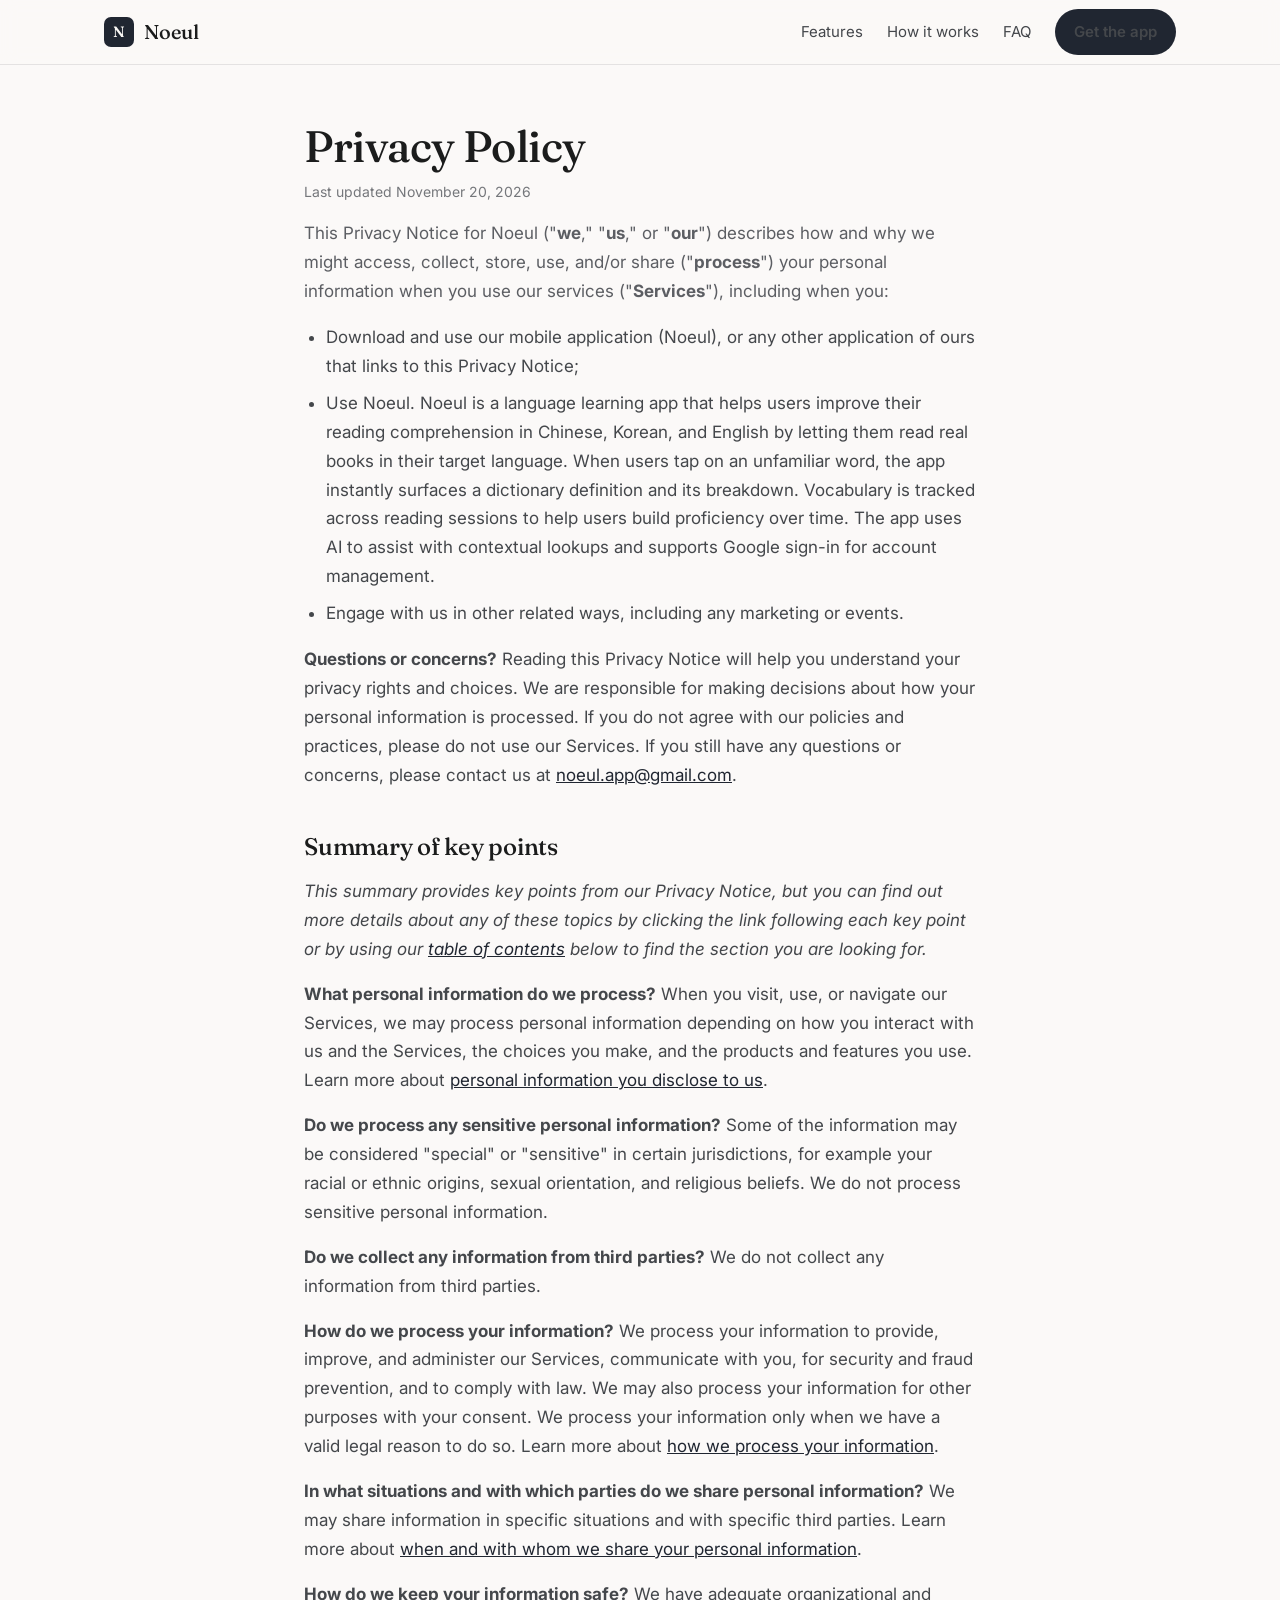
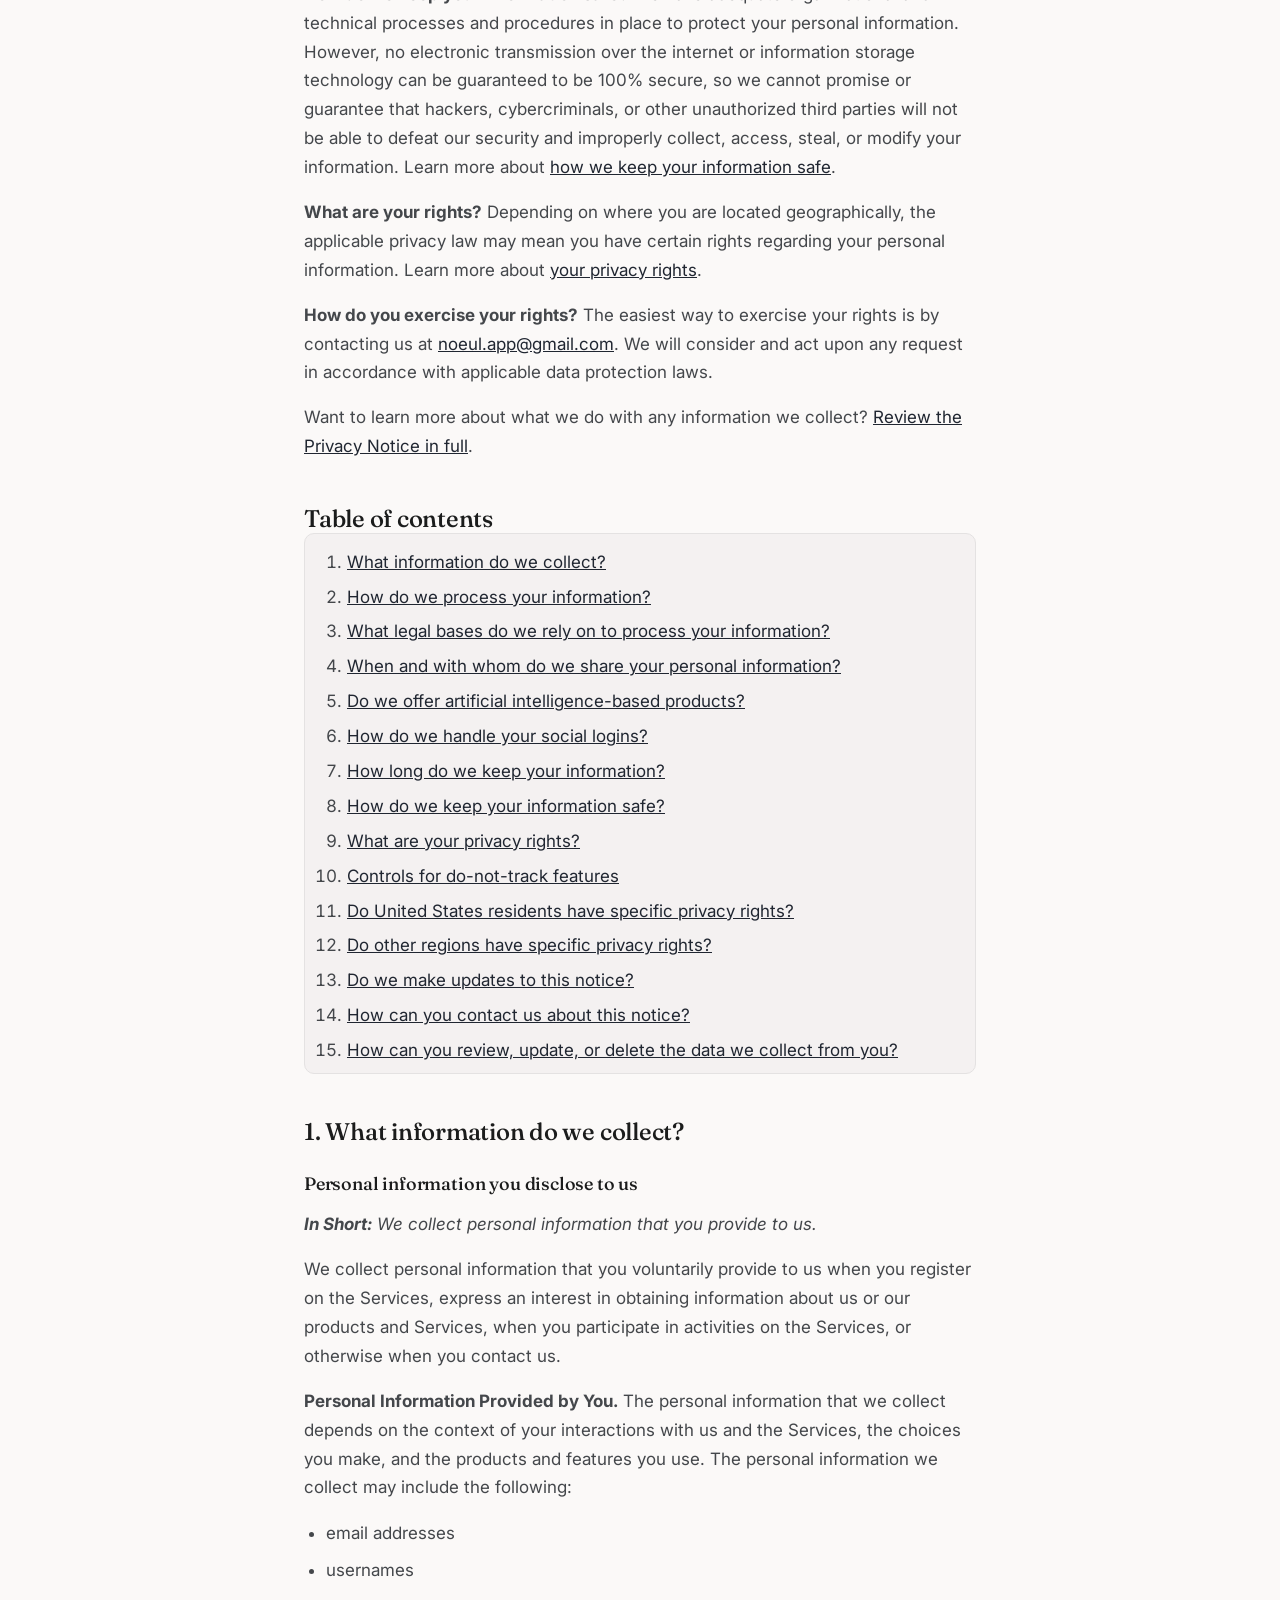
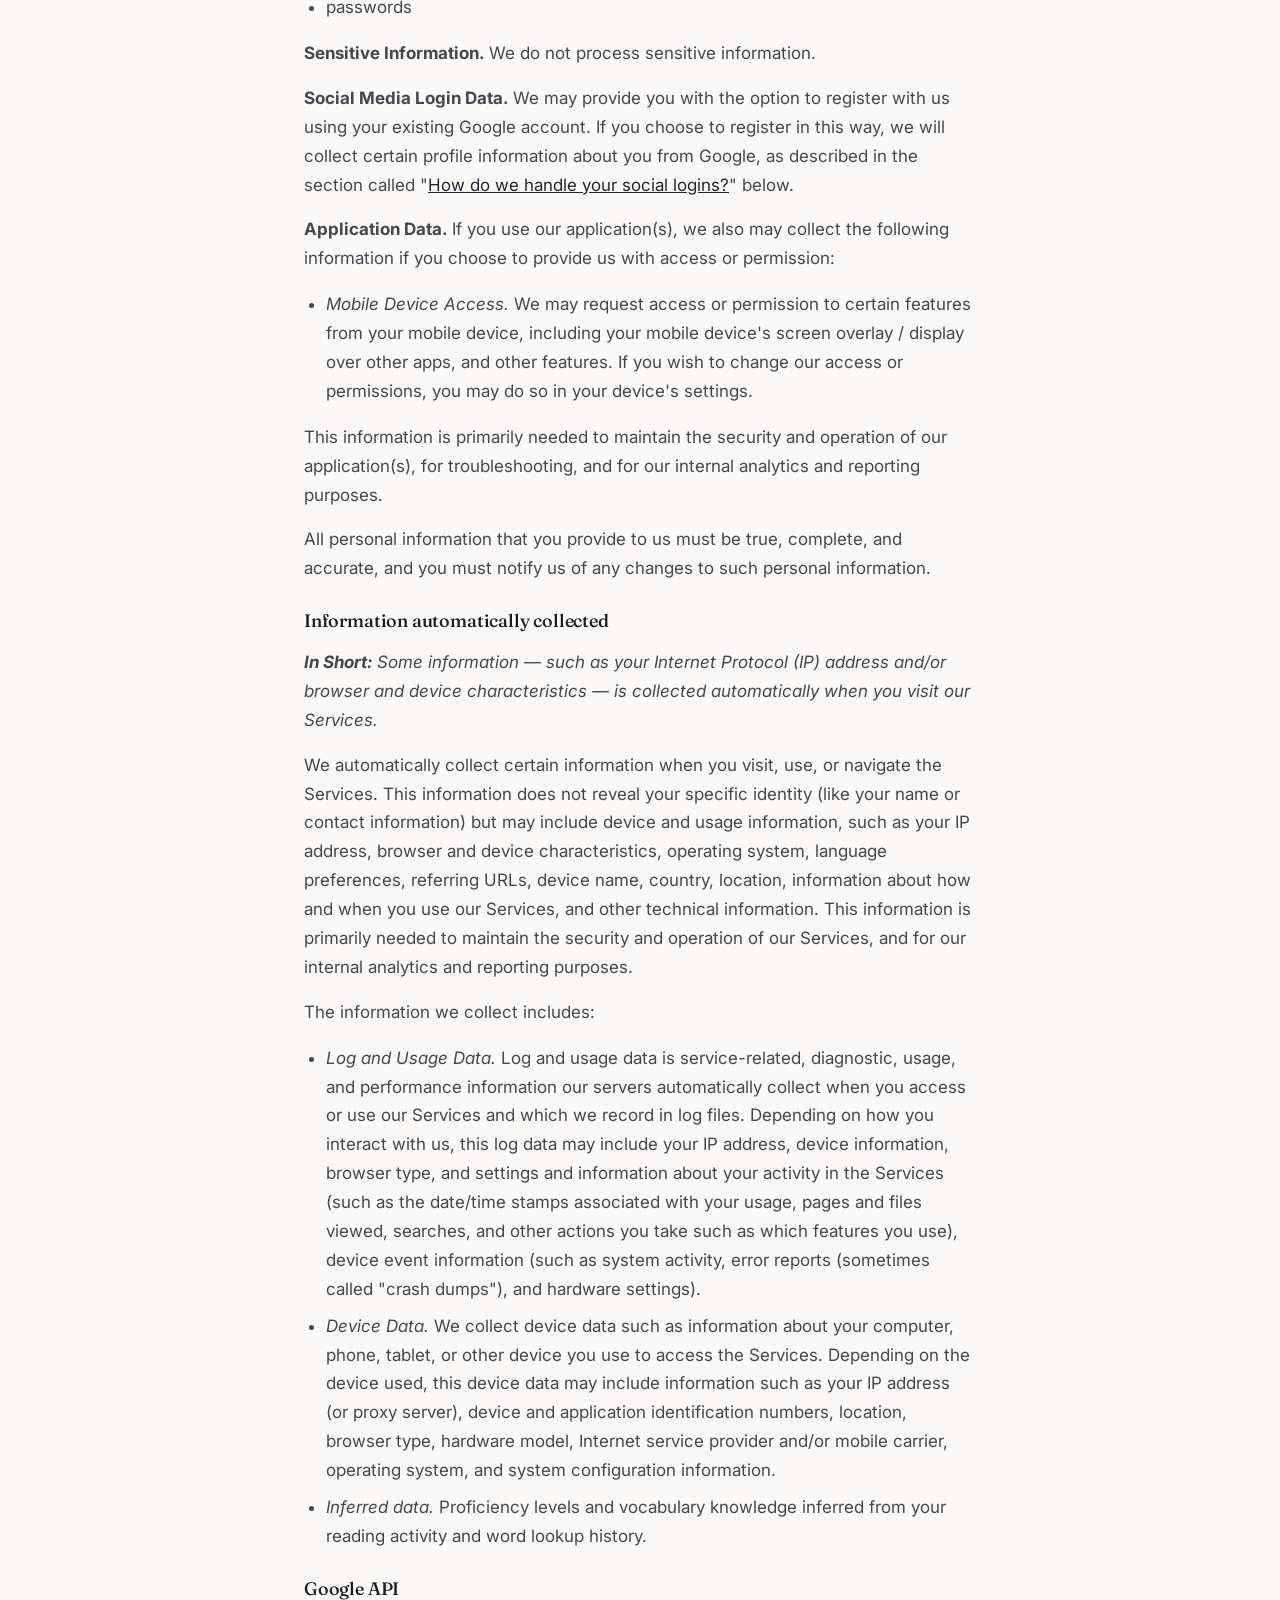
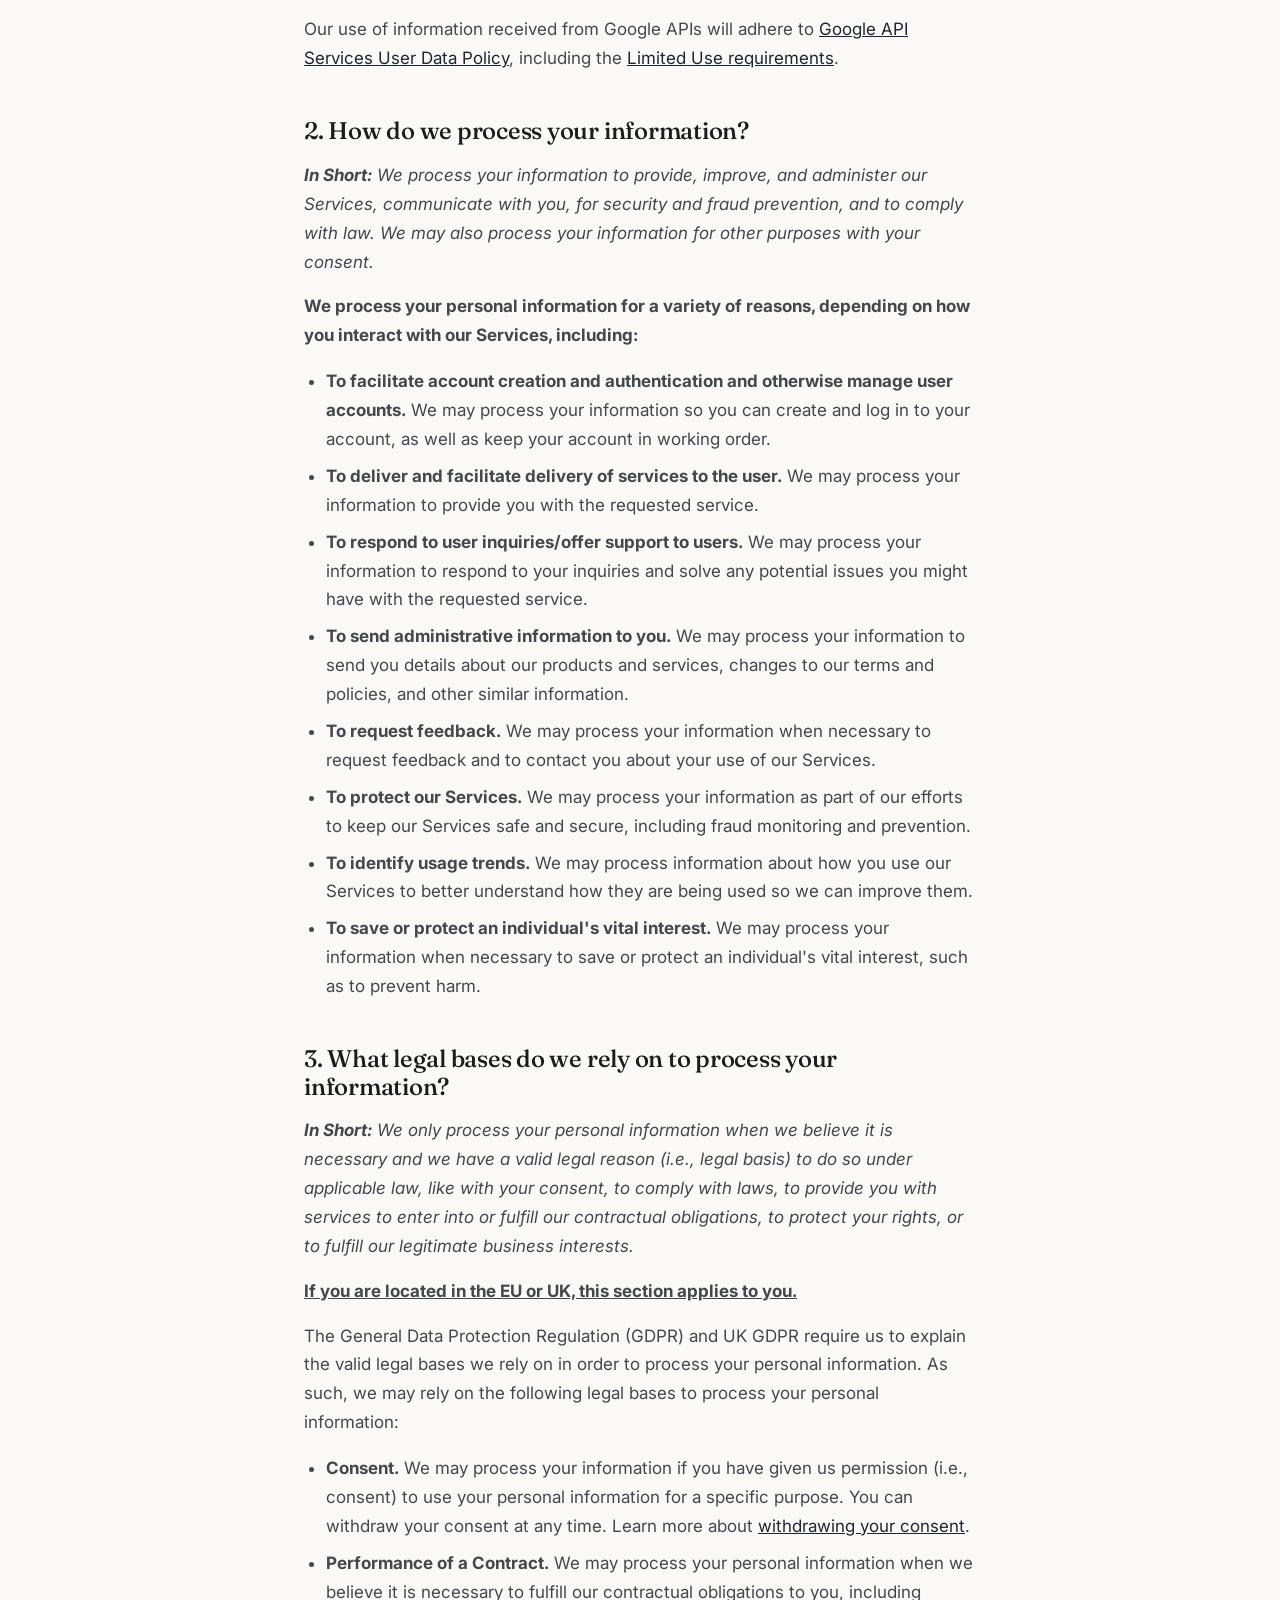
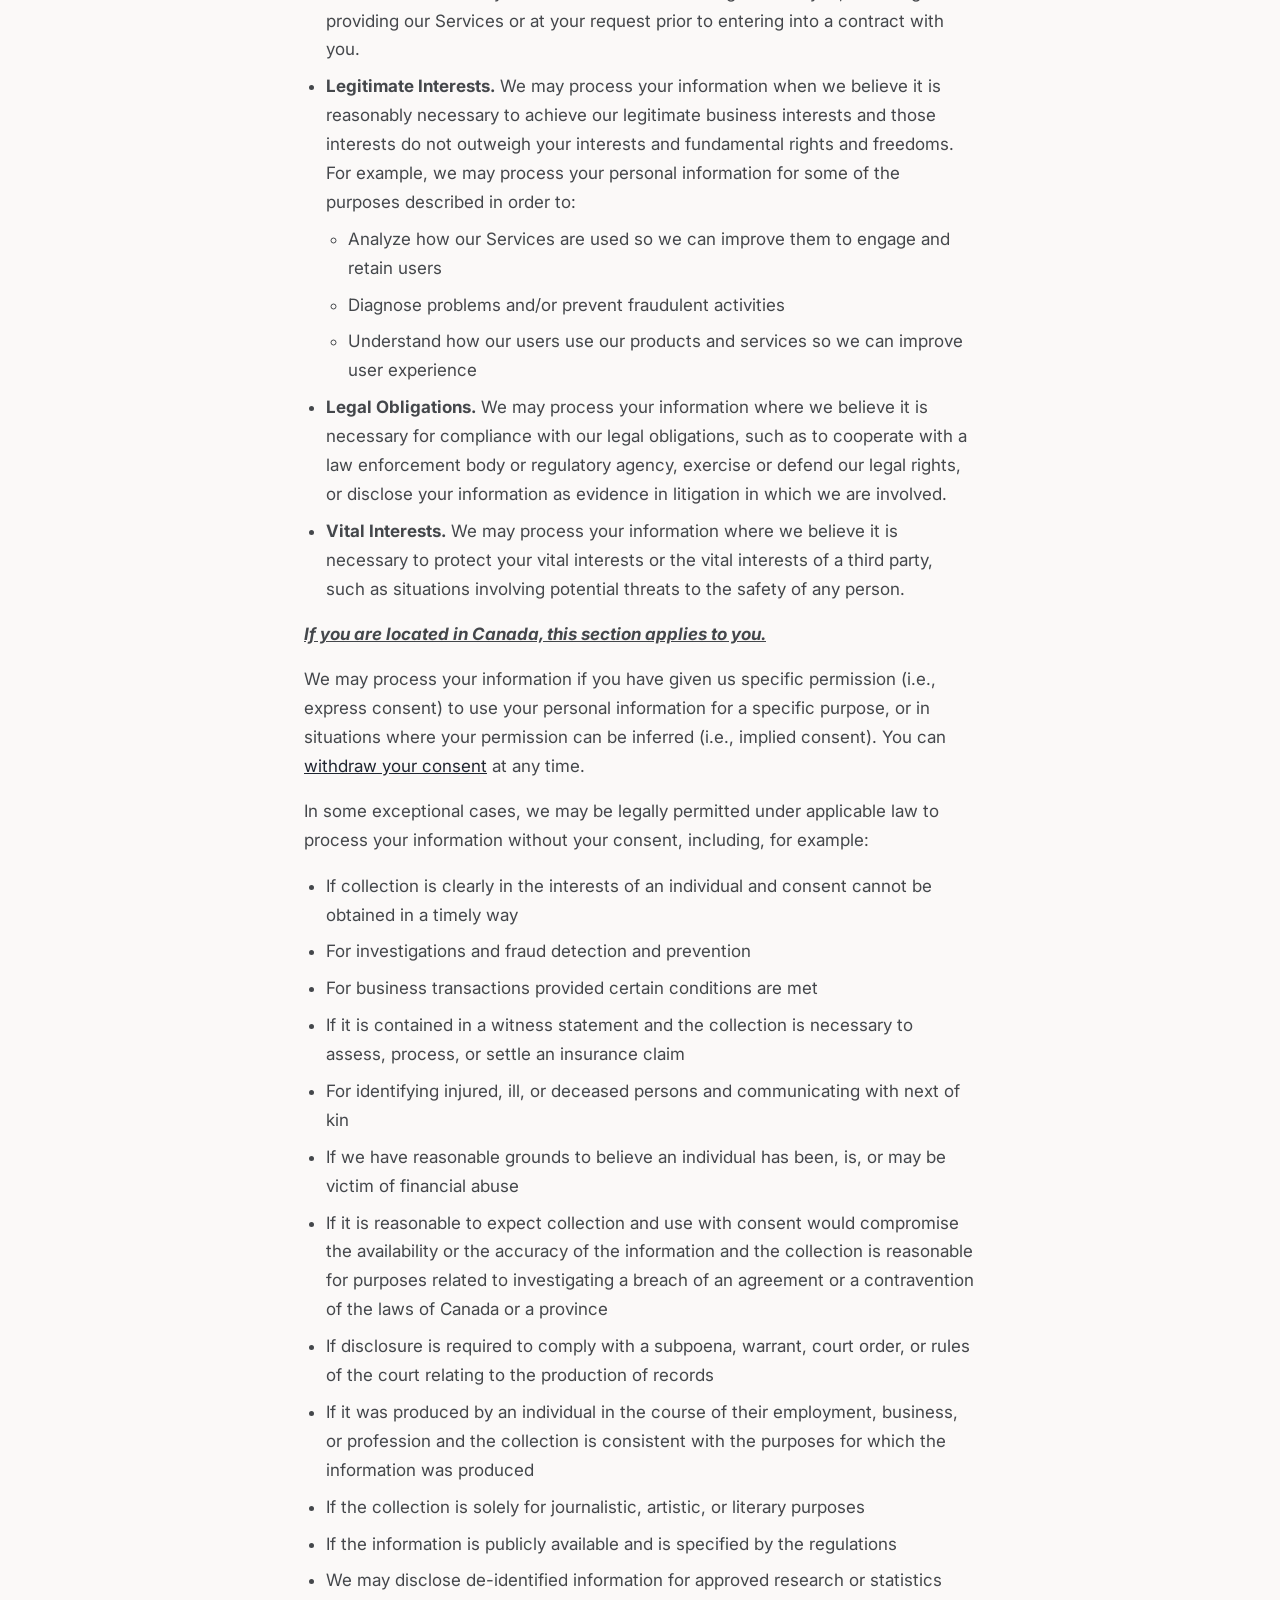
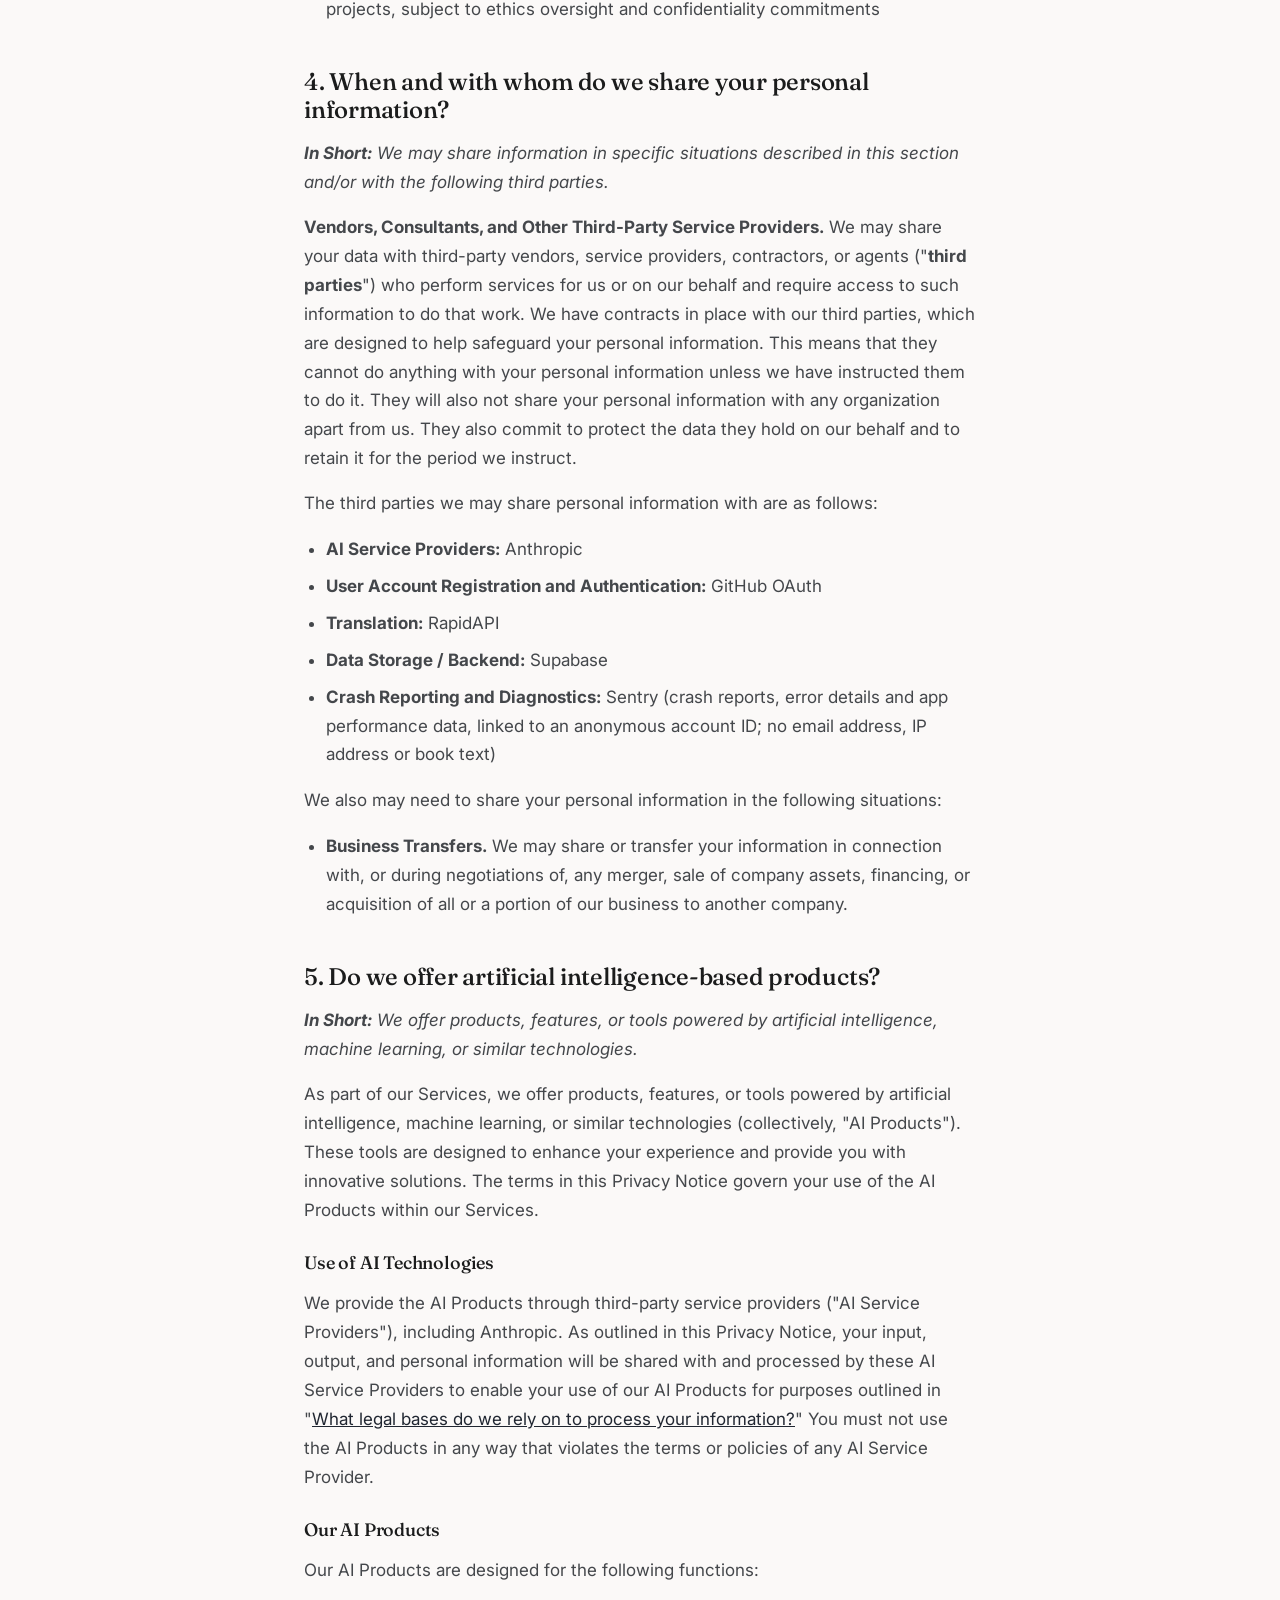
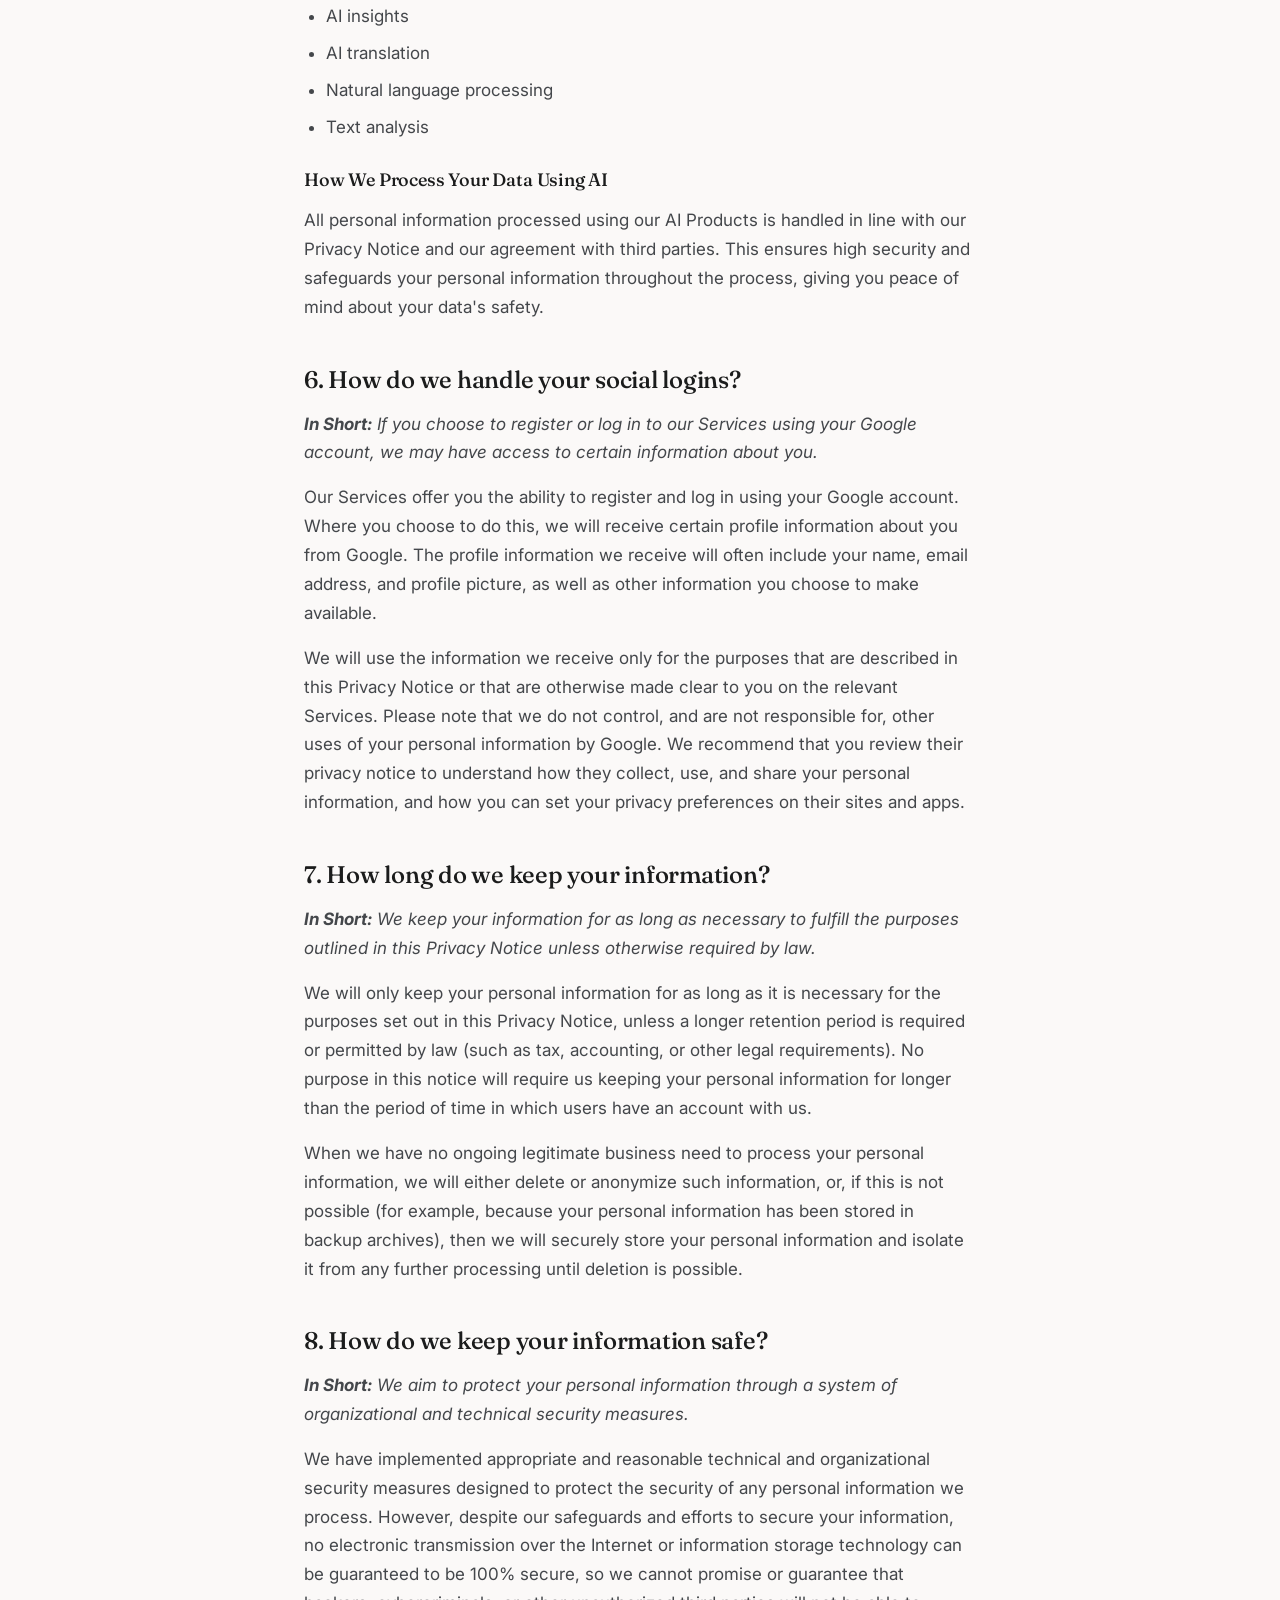
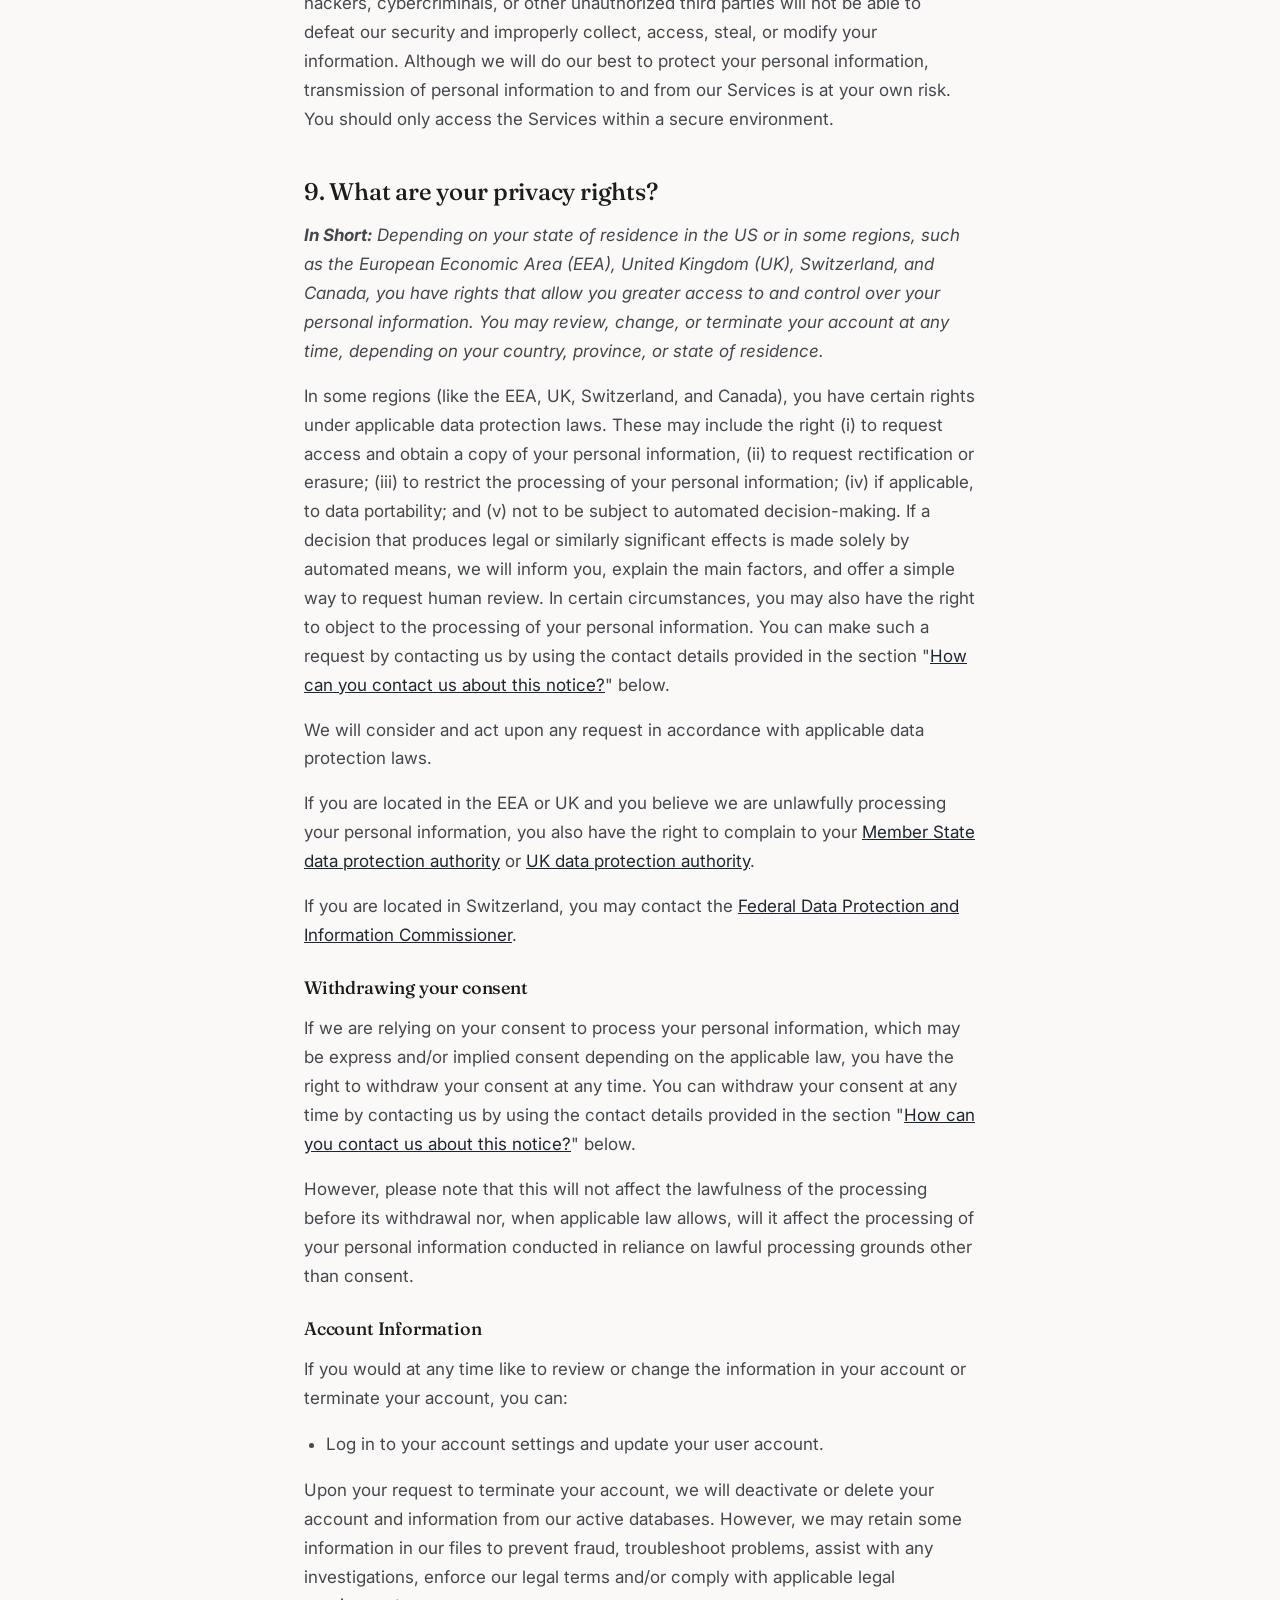
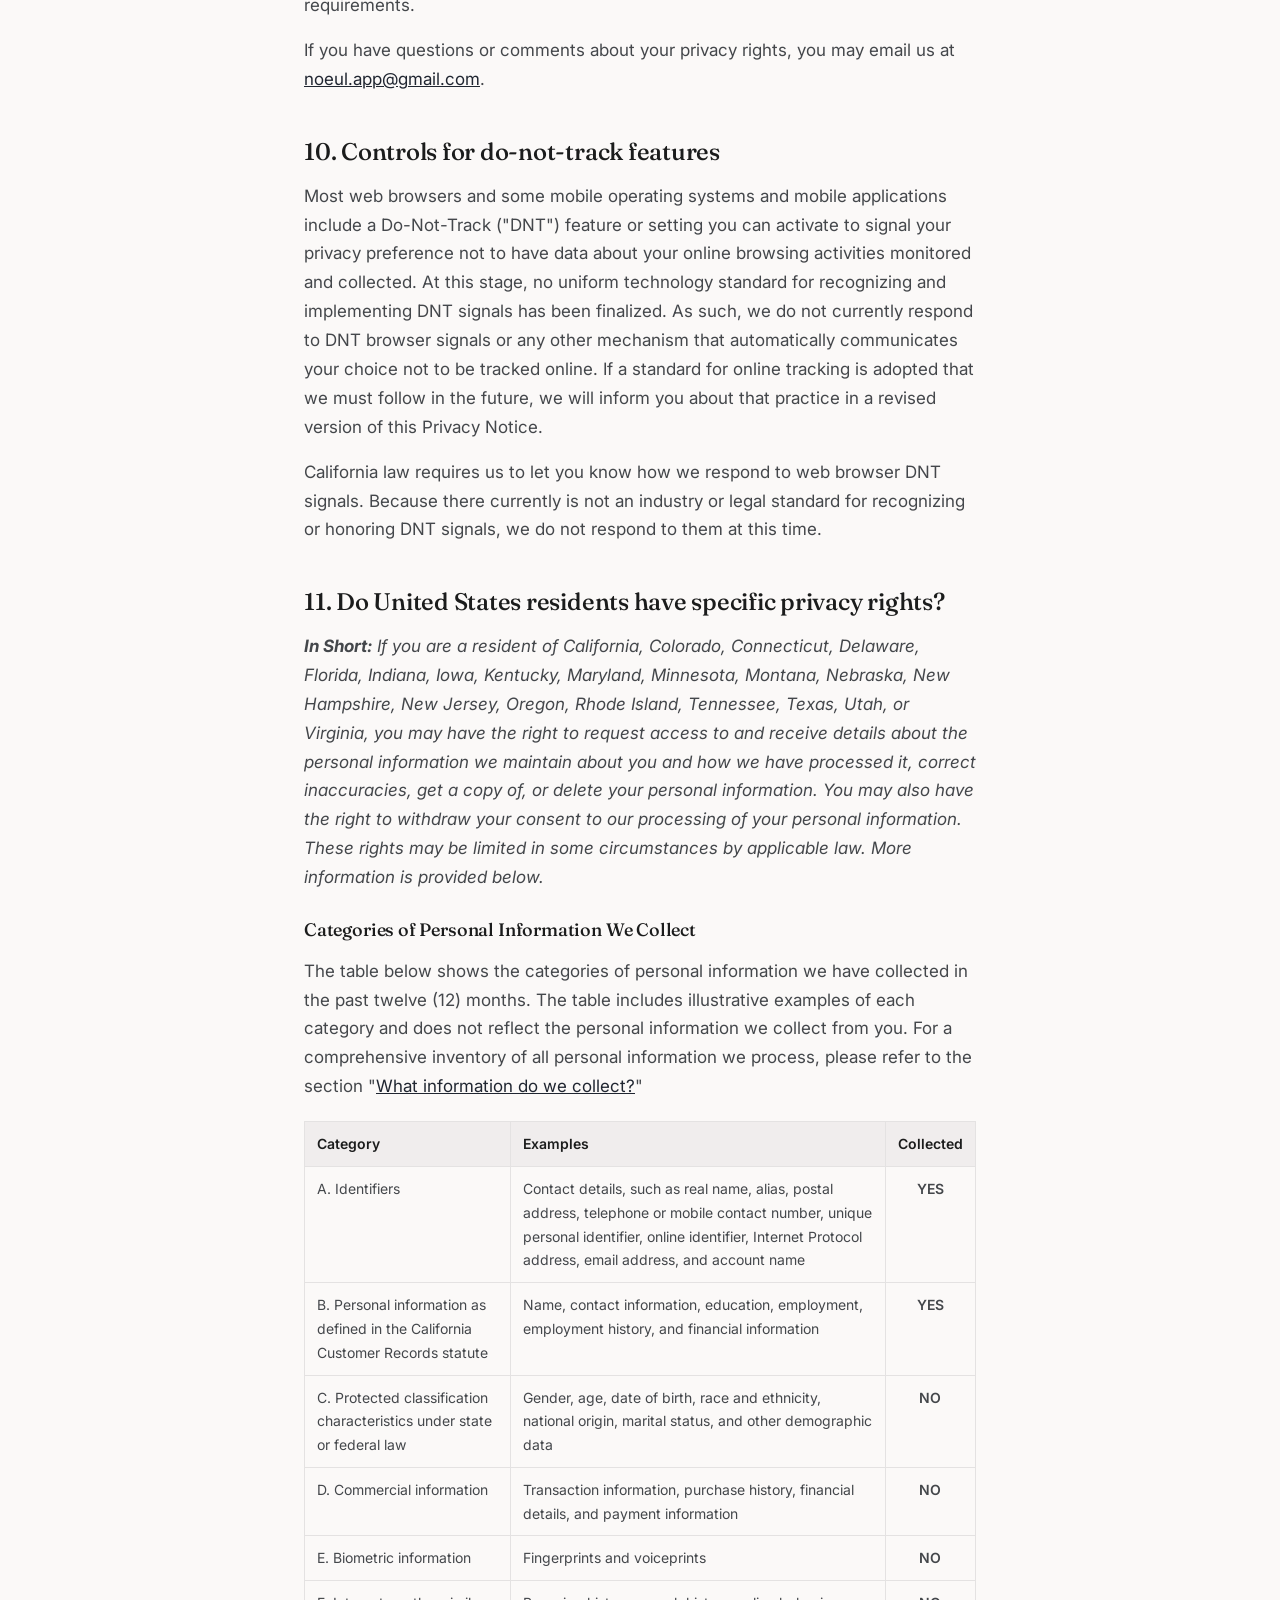
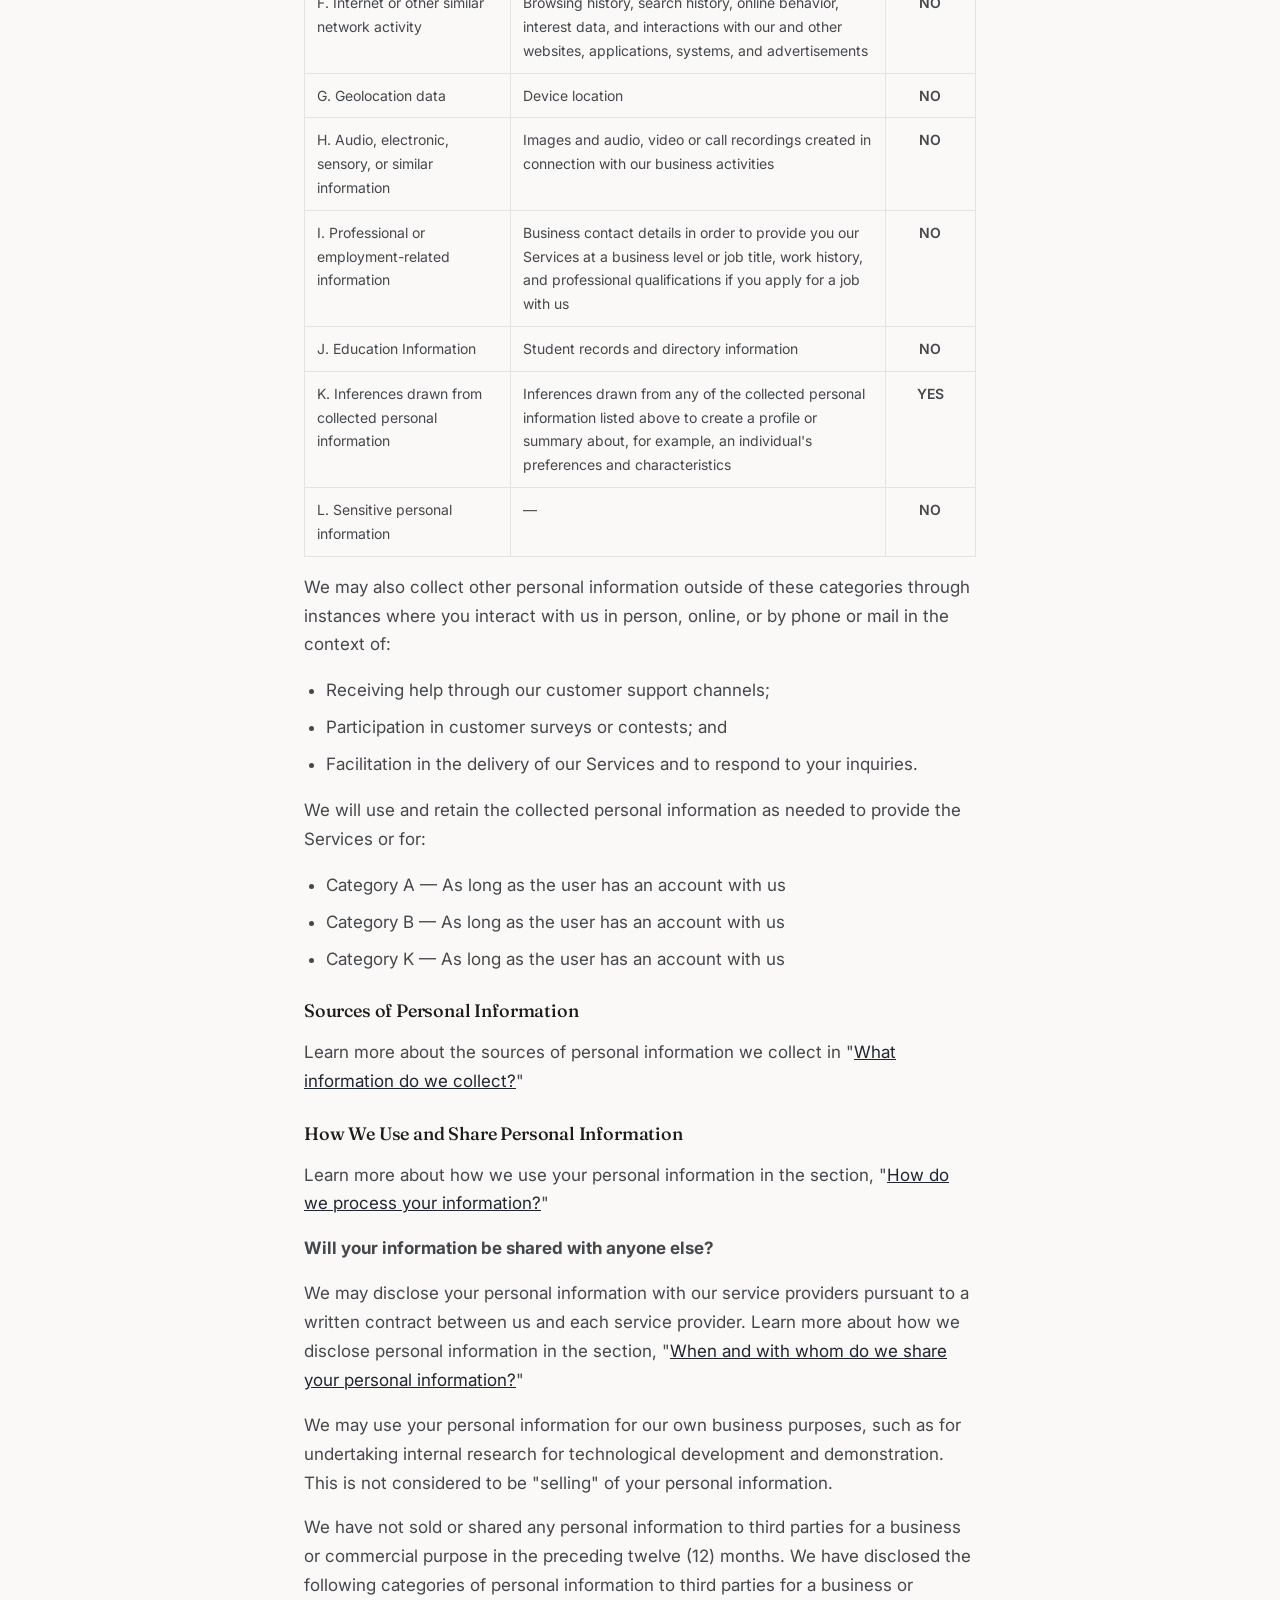
==== commit 38fc88ae: "Privacy policy: list Sentry for crash reporting Co-Authored-By: Claude Opus 5.5 <noreply@anthropic.c" ====
--- a/privacy.html
+++ b/privacy.html
@@ -35,7 +35,7 @@
   <main id="main">
     <article class="container legal">
       <h1>Privacy Policy</h1>
-      <p class="updated">Last updated June 26, 2026</p>
+      <p class="updated">Last updated November 20, 2026</p>
 
       <p class="legal-lead">This Privacy Notice for Noeul ("<strong>we</strong>," "<strong>us</strong>," or "<strong>our</strong>") describes how and why we might access, collect, store, use, and/or share ("<strong>process</strong>") your personal information when you use our services ("<strong>Services</strong>"), including when you:</p>
       <ul>
@@ -167,6 +167,7 @@
         <li><strong>User Account Registration and Authentication:</strong> GitHub OAuth</li>
         <li><strong>Translation:</strong> RapidAPI</li>
         <li><strong>Data Storage / Backend:</strong> Supabase</li>
+        <li><strong>Crash Reporting and Diagnostics:</strong> Sentry (crash reports, error details and app performance data, linked to an anonymous account ID; no email address, IP address or book text)</li>
       </ul>
       <p>We also may need to share your personal information in the following situations:</p>
       <ul>
@@ -343,6 +344,7 @@
         <nav class="footer__links" aria-label="Footer">
           <a href="./privacy.html">Privacy Policy</a>
           <a href="./terms.html">Terms of Service</a>
+          <a href="./delete-account.html">Delete Account</a>
           <span class="footer__contact">Contact: <span class="footer__email">noeul.app@gmail.com<button class="footer__copy-btn" type="button" data-copy="noeul.app@gmail.com" aria-label="Copy email address" title="Copy email address">
               <svg class="icon-copy" width="15" height="15" viewBox="0 0 24 24" fill="none" stroke="currentColor" stroke-width="2" stroke-linecap="round" stroke-linejoin="round" aria-hidden="true"><rect x="9" y="9" width="13" height="13" rx="2"/><path d="M5 15H4a2 2 0 0 1-2-2V4a2 2 0 0 1 2-2h9a2 2 0 0 1 2 2v1"/></svg>
               <svg class="icon-check" width="15" height="15" viewBox="0 0 24 24" fill="none" stroke="currentColor" stroke-width="2" stroke-linecap="round" stroke-linejoin="round" aria-hidden="true"><polyline points="20 6 9 17 4 12"/></svg>
--- a/css/styles.css
+++ b/css/styles.css
@@ -146,7 +146,7 @@
 
 .eyebrow {
   font-family: var(--font-ui);
-  font-size: 11px;
+  font-size: 9px;
   font-weight: 700;
   text-transform: uppercase;
   letter-spacing: 1.6px;
@@ -202,7 +202,7 @@
 
 .btn--sm { padding: 9px 18px; font-size: 14px; }
 
-/* Google Play badge button */
+/* App Store / Google Play badge buttons */
 .store-badge {
   display: inline-flex;
   align-items: center;
@@ -217,6 +217,10 @@
 .store-badge svg { flex: none; }
 .store-badge .store-badge__sub { display: block; font-size: 11px; opacity: 0.85; line-height: 1.2; }
 .store-badge .store-badge__main { display: block; font-size: 18px; font-weight: 600; line-height: 1.2; }
+
+/* GitHub APK download — the quiet third route, under the two store badges */
+.hero__github { display: inline-flex; align-items: center; gap: 6px; color: var(--text-muted); font-weight: 500; }
+.hero__github svg { flex: none; position: relative; top: -1px; }
 
 /* ---------- header / nav ---------- */
 .site-header {
@@ -319,31 +323,70 @@
   letter-spacing: -0.01em;
   max-width: 14ch;
 }
+/* rotating language in the headline: a stack of flashcards. The current language sits
+   in front, the next one waits faded right behind it, then rises up and over to the front. */
+.lang-cycle {
+  position: relative; display: inline-block; vertical-align: baseline; white-space: nowrap;
+  transition: width 500ms var(--ease);
+}
+.lang-cycle__sizer { visibility: hidden; font-weight: 600; }
+.hero__title:has(.lang-cycle) { padding-top: 0.2em; }
+.lang-cycle__word {
+  position: absolute; left: 0; bottom: 0; white-space: nowrap;
+  font-weight: 600; color: var(--text);
+  transform-origin: 0 100%;
+  transition: opacity 500ms var(--ease), transform 500ms var(--ease), color 500ms var(--ease);
+  opacity: 0; transform: translateY(-0.12em) scale(0.94);
+}
+.lang-cycle__word.is-front { opacity: 1; transform: none; z-index: 2; }
+.lang-cycle__word.is-next { opacity: 0; color: var(--text-tertiary); transform: translateY(-0.12em) scale(0.94); z-index: 1; }
+.lang-cycle__word.is-leaving { opacity: 0; transform: translateY(0.12em) scale(0.94); z-index: 1; }
+.lang-cycle__word.is-entering { animation: lang-card-in 650ms var(--ease); }
+@keyframes lang-card-in {
+  0%   { opacity: 0;    transform: translateY(-0.12em) scale(0.94); }
+  45%  { opacity: 0.9;  transform: translateY(-0.42em) scale(1.02); }
+  100% { opacity: 1;    transform: none; }
+}
+@media (prefers-reduced-motion: reduce) {
+  .lang-cycle, .lang-cycle__word { transition: opacity 400ms linear; }
+  .lang-cycle__word, .lang-cycle__word.is-next, .lang-cycle__word.is-leaving { transform: none; }
+  .lang-cycle__word.is-next { opacity: 0; }
+  .lang-cycle__word.is-entering { animation: none; }
+}
+
 .hero__lead {
-  font-size: clamp(17px, 2.6vw, 19px);
+  font-size: clamp(13px, 2.3vw, 17px);
   color: var(--text-muted);
   margin-top: 20px;
   max-width: 46ch;
 }
+.hero__lead strong { color: var(--text); font-weight: 600; }
 .hero__ctas { display: flex; flex-wrap: wrap; gap: 14px; margin-top: 32px; }
 .hero__note { margin-top: 18px; font-size: 14px; color: var(--text-subtle); }
 
 .hero__visual { display: flex; justify-content: center; }
+.phone-link {
+  display: block;
+  cursor: pointer;
+  transition: transform 200ms var(--ease);
+}
+.phone-link:hover { transform: translateY(-4px); text-decoration: none; }
+.phone-link:hover .phone { box-shadow: 0 22px 40px rgba(27, 28, 28, 0.26); }
 .phone {
   position: relative;
   width: min(300px, 78vw);
   border-radius: 34px;
-  padding: 10px;
+  padding: 22px 10px 10px;
   background: var(--surface);
   border: 1px solid var(--border);
   box-shadow: var(--shadow-cover);
 }
-.phone img { border-radius: 26px; }
+.phone img { border-radius: 20px 20px 26px 26px; }
 .phone::after {
   /* speaker notch hint */
   content: "";
   position: absolute;
-  top: 20px; left: 50%; transform: translateX(-50%);
+  top: 9px; left: 50%; transform: translateX(-50%);
   width: 78px; height: 5px; border-radius: 3px;
   background: var(--divider);
 }
@@ -408,6 +451,28 @@
 .learn-item h3 { font-size: 19px; margin-bottom: 8px; }
 .learn-item p { color: var(--text-muted); font-size: 15px; }
 
+/* ---------- screens: a strip of real screenshots ---------- */
+.screens {
+  list-style: none; margin: 0 calc(var(--gutter) * -1); padding: 4px var(--gutter) 12px;
+  display: grid; grid-auto-flow: column; grid-auto-columns: min(64vw, 240px); gap: 20px;
+  overflow-x: auto; scroll-snap-type: x mandatory; scroll-padding-inline: var(--gutter); scrollbar-width: none;
+}
+.screens::-webkit-scrollbar { display: none; }
+.screen { scroll-snap-align: start; }
+.screen__shot {
+  display: block; width: 100%; padding: 7px; cursor: zoom-in;
+  background: var(--surface); border: 1px solid var(--border); border-radius: 26px;
+  box-shadow: var(--shadow-soft); transition: transform 200ms var(--ease), box-shadow 200ms var(--ease);
+}
+.screen__shot:hover { transform: translateY(-3px); box-shadow: var(--shadow-cover); }
+.screen__shot img { display: block; width: 100%; height: auto; border-radius: 19px; }
+.screen h3 { font-size: 17px; margin: 18px 0 4px; }
+.screen p { font-size: 14.5px; line-height: 1.55; color: var(--text-muted); }
+@media (min-width: 900px) {
+  .screens { grid-auto-flow: row; grid-template-columns: repeat(4, 1fr); gap: 28px; margin-inline: 0; padding-inline: 0; overflow: visible; }
+}
+@media (prefers-reduced-motion: reduce) { .screen__shot { transition: none; } .screen__shot:hover { transform: none; } }
+
 /* =========================================================================
    Interactive reader demo (#try)
    ========================================================================= */
@@ -428,48 +493,111 @@
 .reader {
   position: relative;
   width: min(360px, 84vw);
-  aspect-ratio: 1080 / 2110;
+  aspect-ratio: 1080 / 2200;
   display: flex; flex-direction: column;
   background: var(--bg-page);
   color: var(--text);
   border: 1px solid var(--border);
   border-radius: 34px;
-  padding: 12px 4px 4px;
+  padding: 14px 4px 4px;
   box-shadow: var(--shadow-cover);
   overflow: hidden;
   font-family: var(--font-ui);
   user-select: none;
 }
 
-/* top bar */
-.reader__topbar { display: flex; align-items: center; justify-content: space-between; padding: 4px 12px 10px; flex: none; }
-.reader__tools { display: flex; align-items: center; gap: 14px; }
-.reader__meta { display: flex; align-items: center; gap: 11px; transition: opacity 260ms var(--ease); }
-.reader__tool { width: 21px; height: 21px; padding: 0; border: none; background: none; color: var(--text); display: inline-flex; transition: opacity 260ms var(--ease), color 150ms var(--ease); }
-.reader__tool svg { width: 100%; height: 100%; }
-.reader__focus-btn { cursor: pointer; }
-.reader__focus-btn:hover { color: var(--rw-accent); }
-.reader__progress { width: 52px; height: 3px; border-radius: 2px; background: var(--divider); position: relative; }
-.reader__progress i { position: absolute; inset: 0 auto 0 0; width: 4%; background: var(--text-tertiary); border-radius: 2px; transition: width 320ms var(--ease); }
-.reader__pct { font-size: 12px; font-weight: 600; color: var(--text-tertiary); }
+/* top bar — back · book title · focus · bookmark · menu */
+.reader__topbar { display: flex; align-items: center; gap: 2px; padding: 4px 8px 8px; flex: none; border-bottom: 1px solid var(--divider); }
+.reader__tool { position: relative; width: 32px; height: 32px; padding: 0 4px; border: none; border-radius: 10px; background: none; color: var(--ink-slate); display: inline-flex; align-items: center; justify-content: center; flex: none; transition: opacity 260ms var(--ease), background-color 150ms var(--ease); }
+.reader__tool svg { width: 19px; height: 19px; }
+button.reader__tool { cursor: pointer; }
+button.reader__tool:hover, button.reader__tool[aria-pressed="true"] { background: var(--surface-muted); }
+.reader__booktitle { display: inline-flex; align-items: center; gap: 3px; margin-right: auto; padding-left: 2px; font-family: var(--font-kr); font-size: 13.5px; font-weight: 600; color: var(--text); }
+.reader__booktitle svg { width: 13px; height: 13px; color: var(--text-secondary); }
+.reader__badge {
+  position: absolute; top: 0; right: -2px; min-width: 15px; height: 15px; padding: 0 3px; border-radius: 8px;
+  background: var(--ink-slate); color: var(--glyph-cream); border: 1.5px solid var(--bg-page);
+  font-size: 8.5px; font-weight: 600; line-height: 12px; text-align: center;
+}
+/* progress along the bottom */
+.reader__foot { flex: none; display: flex; align-items: center; gap: 12px; padding: 9px 18px 11px; border-top: 1px solid var(--divider); transition: opacity 260ms var(--ease); }
+.reader__progress { flex: 1; height: 2px; border-radius: 2px; background: var(--divider); position: relative; }
+.reader__progress i { position: absolute; inset: 0 auto 0 0; width: 4%; background: var(--ink-slate); border-radius: 2px; transition: width 320ms var(--ease); }
+.reader__progress i::after { content: ""; position: absolute; right: -4px; top: 50%; width: 9px; height: 9px; margin-top: -4.5px; border-radius: 50%; background: var(--ink-slate); }
+.reader__pct { font-size: 11.5px; font-weight: 500; color: var(--text-secondary); font-variant-numeric: tabular-nums; }
+/* the floating play button that starts listening */
+.reader__fab {
+  position: absolute; right: 14px; bottom: 50px; z-index: 1; width: 40px; height: 40px; padding: 0 0 0 2px;
+  display: grid; place-items: center; border: none; border-radius: 50%;
+  background: var(--ink-slate); color: var(--glyph-cream); cursor: pointer; box-shadow: var(--shadow-soft);
+  transition: opacity 200ms var(--ease), background-color 150ms var(--ease);
+}
+.reader__fab:hover { background: var(--ink-pressed); }
+.reader__fab svg { width: 19px; height: 19px; }
+.reader:not([data-mode="read"]) .reader__fab { opacity: 0; pointer-events: none; }
 
 /* reading surface */
 .reader__surface { position: relative; flex: 1 1 auto; overflow: hidden; }
 .reader__viewport { position: absolute; inset: 0; overflow: hidden; }
 .reader__track { display: flex; height: 100%; transition: transform 350ms var(--ease); }
-.reader__page { flex: 0 0 100%; height: 100%; overflow: hidden; padding: 2px 20px 8px; }
-.reader__title { font-family: var(--font-kr); text-align: center; font-size: 23px; font-weight: 500; margin: 8px 0 16px; color: var(--text); }
-.reader__author {
-  font-family: var(--font-kr); text-align: center; font-size: 16px; color: var(--text-secondary);
-  width: max-content; margin: 0 auto 22px; padding-bottom: 3px; border-bottom: 1.5px dotted var(--rw-accent);
-}
-.reader__p { font-family: var(--font-kr); font-size: clamp(13.5px, 3.6vw, 15.5px); line-height: 2.05; color: var(--text); margin-bottom: 13px; }
+.reader__page { flex: 0 0 100%; height: 100%; overflow: hidden; padding: 14px 20px 8px; }
+.reader__title { font-family: var(--font-kr); text-align: center; font-size: 23px; font-weight: 500; margin: 8px 0 10px; color: var(--text); }
+.reader__author { font-family: var(--font-kr); text-align: center; font-size: 15px; color: var(--text-secondary); margin: 0 auto 22px; }
+.reader__p { font-family: var(--font-kr); font-size: clamp(14.5px, 4.2vw, 17px); line-height: 2.3; color: var(--text); margin-bottom: 13px; }
+
+/* tappable words: coloured green → red as the word gets harder for you */
 .rw {
-  font: inherit; color: inherit; background: none; border: none; padding: 0 1px; cursor: pointer;
-  border-bottom: 1.5px dotted var(--rw-accent); border-radius: 2px;
-  transition: background-color 120ms var(--ease);
-}
-.rw:hover, .rw.is-active { background: var(--accent-soft); }
+  --mark: #2a7a3d;
+  position: relative; display: inline-block;
+  font: inherit; line-height: 1.5; color: var(--mark); background: none; border: none; padding: 0 2px; margin: 0 -1px; cursor: pointer;
+  border-radius: 3px; vertical-align: baseline;
+  transition: background-color 120ms var(--ease), color 120ms var(--ease);
+}
+.rw__w { display: inline-block; }
+.rw--d2 { --mark: #a8520f; }
+.rw--d3 { --mark: #b04320; }
+.rw--d4 { --mark: #b32d2d; }
+:root[data-theme="dark"] .rw { --mark: #74c476; }
+:root[data-theme="dark"] .rw--d2 { --mark: #f59e0b; }
+:root[data-theme="dark"] .rw--d3 { --mark: #ee8349; }
+:root[data-theme="dark"] .rw--d4 { --mark: #e5686a; }
+/* translation under the word */
+.rw__g {
+  position: absolute; left: 50%; top: 100%; transform: translate(-50%, -1px);
+  font-family: var(--font-ui); font-size: 8.5px; line-height: 1; white-space: nowrap; color: var(--text-tertiary); pointer-events: none;
+}
+.rw:hover { background: var(--accent-soft); }
+/* saved: a grey block with a rule under it, no translation (try to remember it first);
+   it loses pixels each page you read past it */
+.rw.is-saved, .rw[data-fade] { color: var(--text); box-shadow: inset 0 -1.5px 0 var(--text-tertiary); }
+.rw.is-saved { background: var(--border); }
+.rw.is-saved .rw__g, .rw[data-fade] .rw__g { visibility: hidden; }
+.rw[data-fade] { background-color: transparent;
+  background-image:
+    linear-gradient(45deg, var(--fade-ink) 25%, transparent 25%, transparent 75%, var(--fade-ink) 75%),
+    linear-gradient(45deg, var(--fade-ink) 25%, transparent 25%, transparent 75%, var(--fade-ink) 75%);
+  background-size: 6px 6px; background-position: 0 0, 3px 3px;
+}
+.rw[data-fade="1"] { --fade-ink: color-mix(in srgb, var(--ink-slate) 30%, transparent); }
+.rw[data-fade="2"] { --fade-ink: color-mix(in srgb, var(--ink-slate) 24%, transparent); }
+.rw[data-fade="3"] { --fade-ink: color-mix(in srgb, var(--ink-slate) 18%, transparent); box-shadow: inset 0 -1.5px 0 var(--border-strong); }
+.rw[data-fade="4"] { --fade-ink: color-mix(in srgb, var(--ink-slate) 12%, transparent); box-shadow: inset 0 -1.5px 0 var(--border-strong); }
+.rw[data-fade="5"] { --fade-ink: color-mix(in srgb, var(--ink-slate) 7%, transparent); box-shadow: inset 0 -1.5px 0 var(--border); }
+/* tapped: solid ink with page-coloured text, and the page falls back around its sentence */
+.rw.is-active, .rw.is-active:hover { background: var(--ink-slate); background-image: none; color: var(--glyph-cream); box-shadow: none; }
+.reader.has-word .rs, .reader.has-word .reader__title, .reader.has-word .reader__author { opacity: 0.4; }
+.reader.has-word .rs.is-selected { opacity: 1; }
+
+/* sentence translation: a pane across the top of the page */
+.transpane {
+  position: absolute; left: 0; right: 0; top: 0; z-index: 2;
+  padding: 12px 18px 14px; background: var(--surface); border-bottom: 1px solid var(--border);
+  border-radius: 0 0 16px 16px;
+  font-size: 13px; line-height: 1.55; color: var(--text); text-align: left;
+  transform: translateY(-105%); transition: transform 280ms var(--ease);
+  cursor: pointer;
+}
+.transpane.is-on { transform: none; }
 
 .reader__pageflip {
   position: absolute; top: 50%; transform: translateY(-50%);
@@ -483,25 +611,12 @@
 .reader__pageflip--prev { left: 6px; }
 .reader__pageflip--next { right: 6px; }
 
-/* bottom tab bar */
-.reader__nav {
-  display: flex; justify-content: space-between; align-items: center;
-  padding: 11px 18px 9px; border-top: 1px solid var(--divider);
-  font-size: 9.5px; letter-spacing: 1px; font-weight: 700; color: var(--text-subtle);
-  flex: none; overflow: hidden;
-  transition: opacity 260ms var(--ease), max-height 260ms var(--ease), padding 260ms var(--ease);
-  max-height: 60px;
-}
-.reader__nav .is-active { color: var(--text); }
-
 /* focus mode: the sentence beam — the text becomes one continuous scroll and
    everything dims except the sentence you're on, held in the lower half of the
    screen so navigation, lookups and saves stay within one thumb's reach */
-.rs { transition: opacity 300ms var(--ease); }
-.reader[data-mode="focus"] .reader__meta,
-.reader[data-mode="focus"] .reader__tools .reader__tool:not(.reader__focus-btn) { opacity: 0; pointer-events: none; }
-.reader[data-mode="focus"] .reader__focus-btn { color: var(--rw-accent); }
-.reader[data-mode="focus"] .reader__nav { opacity: 0; max-height: 0; padding-block: 0; border-color: transparent; pointer-events: none; }
+.rs { transition: opacity 300ms var(--ease), background-color 300ms var(--ease); border-radius: 3px; }
+.reader[data-mode="focus"] .reader__foot,
+.reader[data-mode="focus"] .reader__tool--hide { opacity: 0.25; pointer-events: none; }
 .reader[data-mode="focus"] .reader__pageflip { display: none; }
 .reader[data-mode="focus"] .reader__viewport { overflow-y: auto; scrollbar-width: none; }
 .reader[data-mode="focus"] .reader__viewport::-webkit-scrollbar { display: none; }
@@ -514,46 +629,79 @@
 .reader[data-mode="focus"] .rs { cursor: pointer; }
 .reader[data-mode="focus"] .rs.is-beam { opacity: 1; }
 
-/* focus-mode beam controls (position pill + sentence arrows) */
 .reader__beam {
-  position: absolute; left: 12px; right: 12px; bottom: 12px; z-index: 1;
-  display: flex; justify-content: space-between; align-items: center;
+  position: absolute; left: 12px; right: 12px; top: 58px; bottom: 50px; z-index: 1;
+  display: flex; justify-content: space-between; align-items: flex-start;
   opacity: 0; pointer-events: none; transition: opacity 260ms var(--ease);
 }
-.reader[data-mode="focus"] .reader__beam { opacity: 1; pointer-events: auto; }
+.reader[data-mode="focus"] .reader__beam { opacity: 1; }
 .reader__beam-pill {
-  display: inline-flex; align-items: center; gap: 6px; padding: 7px 12px;
-  border: 1px solid var(--border); border-radius: var(--radius-pill);
-  background: color-mix(in srgb, var(--surface) 90%, transparent);
-  font-size: 11px; font-weight: 600; color: var(--text-tertiary);
-}
-.reader__beam-pill svg { width: 14px; height: 14px; }
-.reader__beam-arrows { display: flex; gap: 6px; }
+  padding: 4px 10px; border-radius: var(--radius-pill);
+  background: color-mix(in srgb, var(--bg-page) 92%, transparent);
+  font-size: 11px; font-weight: 600; color: var(--text-muted); pointer-events: auto;
+}
+.reader__beam-arrows { align-self: flex-end; display: flex; flex-direction: column; gap: 8px; pointer-events: auto; }
 .reader__beam-btn {
-  width: 34px; height: 34px; border: 1px solid var(--border); border-radius: 50%;
-  background: var(--surface); color: var(--text); font-size: 18px; line-height: 1; cursor: pointer;
-}
+  width: 40px; height: 40px; display: grid; place-items: center; padding: 0;
+  border: 1px solid var(--border); border-radius: 50%; background: var(--surface); color: var(--ink-slate); cursor: pointer;
+}
+.reader__beam-btn svg { width: 18px; height: 18px; }
 .reader__beam-btn:hover { background: var(--surface-muted); }
-
-/* your-words panel (saved + suggested) */
+.reader__beam-btn--next { background: var(--ink-slate); color: var(--glyph-cream); border-color: var(--ink-slate); }
+.reader__beam-btn--next:hover { background: var(--ink-pressed); }
+
+/* listen mode: floating player */
+.listenbar {
+  position: absolute; left: 10px; right: 10px; bottom: 12px; z-index: 2; height: 52px;
+  display: flex; align-items: center; gap: 2px; padding: 0 6px;
+  background: var(--surface); border: 1px solid var(--border); border-radius: 26px; box-shadow: var(--shadow-soft);
+  opacity: 0; transform: translateY(12px); pointer-events: none; transition: opacity 260ms var(--ease), transform 260ms var(--ease);
+}
+.reader[data-mode="listen"] .listenbar { opacity: 1; transform: none; pointer-events: auto; }
+.reader[data-mode="listen"] .reader__pageflip { display: none; }
+.listenbar button { border: none; background: none; color: var(--ink-slate); cursor: pointer; padding: 0; display: grid; place-items: center; }
+.listenbar__btn { width: 30px; height: 30px; }
+.listenbar__btn svg { width: 20px; height: 20px; }
+.listenbar__play { width: 38px !important; height: 38px; border-radius: 50%; background: var(--ink-slate) !important; color: var(--glyph-cream) !important; }
+.listenbar__play svg { width: 20px; height: 20px; }
+.listenbar__play .i-pause, .listenbar.is-playing .listenbar__play .i-play { display: none; }
+.listenbar.is-playing .listenbar__play .i-pause { display: block; }
+.listenbar__div { width: 1px; height: 24px; background: var(--border); margin: 0 4px; }
+.listenbar__chip { display: flex !important; align-items: center; gap: 4px; height: 28px; padding: 0 8px !important; border-radius: 14px; background: var(--surface-muted) !important; font-family: var(--font-ui); font-size: 11px; font-weight: 600; font-variant-numeric: tabular-nums; }
+.listenbar__chip svg { width: 14px; height: 14px; }
+.listenbar__tog { width: 28px; height: 28px; border-radius: 50%; margin-left: auto; }
+.listenbar__tog + .listenbar__tog { margin-left: 2px; }
+.listenbar__tog svg { width: 16px; height: 16px; }
+.listenbar__tog[aria-pressed="true"] { background: var(--ink-slate) !important; color: var(--glyph-cream) !important; }
+.reader[data-mode="listen"] .reader__foot { visibility: hidden; }
+.reader[data-mode="listen"] .reader__title,
+.reader[data-mode="listen"] .reader__author,
+.reader[data-mode="listen"] .rs { opacity: 0.28; }
+.reader[data-mode="listen"] .rs.is-beam { opacity: 1; }
+.listen-caption {
+  position: absolute; left: 14px; right: 14px; bottom: 74px; z-index: 2; margin: 0;
+  padding: 8px 12px; border-radius: 12px; background: var(--surface-muted);
+  font-size: 12px; line-height: 1.5; color: var(--text-secondary); text-align: center;
+  opacity: 0; transition: opacity 200ms var(--ease); pointer-events: none;
+}
+.listen-caption.is-on { opacity: 1; }
+
+/* your-words panel (saved + suggested + learned) */
 .wordsview {
   position: absolute; inset: 0; z-index: 1;
   display: none; flex-direction: column;
-  background: var(--bg-page); padding: 2px 16px 8px;
+  background: var(--bg-page); padding: 12px 16px 8px;
 }
 .reader[data-mode="words"] .wordsview { display: flex; }
 .reader[data-mode="words"] .reader__pageflip { display: none; }
-.reader__words-btn { cursor: pointer; }
-.reader__words-btn:hover { color: var(--rw-accent); }
-.reader[data-mode="words"] .reader__words-btn { color: var(--rw-accent); }
-.wordsview__tabs { display: flex; gap: 6px; margin-bottom: 10px; flex: none; }
+.wordsview__tabs { display: flex; gap: 2px; margin-bottom: 10px; flex: none; padding: 3px; background: var(--surface-muted); border-radius: 12px; }
 .wordsview__tab {
-  flex: 1; padding: 8px 4px; border: 1px solid var(--border); border-radius: 8px;
-  background: transparent; color: var(--text-tertiary);
-  font-family: var(--font-ui); font-size: 11.5px; font-weight: 700; letter-spacing: 0.8px; text-transform: uppercase;
-  cursor: pointer; transition: background-color 150ms var(--ease), color 150ms var(--ease), border-color 150ms var(--ease);
-}
-.wordsview__tab.is-active { background: var(--ink-slate); color: var(--glyph-cream); border-color: var(--ink-slate); }
+  flex: 1; padding: 7px 4px; border: none; border-radius: 9px;
+  background: transparent; color: var(--text-secondary);
+  font-family: var(--font-ui); font-size: 12px; font-weight: 600;
+  cursor: pointer; transition: background-color 150ms var(--ease), color 150ms var(--ease);
+}
+.wordsview__tab.is-active { background: var(--surface); color: var(--text); box-shadow: 0 1px 2px rgba(0,0,0,.08); }
 .wordsview__body { flex: 1 1 auto; overflow-y: auto; }
 .wv-row { padding: 10px 2px; border-bottom: 1px solid var(--divider); }
 .wv-row__top { display: flex; align-items: baseline; gap: 8px; flex-wrap: wrap; }
@@ -561,84 +709,84 @@
 .wordsview .h { font-family: var(--font-kr); font-size: 12px; color: var(--text-tertiary); }
 .wordsview .m { font-size: 13px; color: var(--text-secondary); }
 .wv-row .src { font-size: 11px; color: var(--text-subtle); margin-top: 3px; }
+.wv-steps { margin-left: auto; display: inline-flex; gap: 3px; }
+.wv-steps i { width: 5px; height: 5px; border-radius: 1px; background: var(--ink-slate); }
+.wv-steps i.off { background: var(--border); }
 .wv-note { font-size: 11.5px; line-height: 1.6; color: var(--text-subtle); margin: 10px 2px; text-align: center; }
 .wv-card { border: 1px solid var(--border); border-radius: 12px; padding: 12px; margin-bottom: 10px; }
 .wv-card__top { display: flex; align-items: center; gap: 8px; margin-bottom: 4px; }
 .wv-badge {
   margin-left: auto; white-space: nowrap; padding: 3px 9px;
-  border: 1px solid var(--border-strong); border-radius: var(--radius-pill);
-  font-size: 9px; font-weight: 700; letter-spacing: 0.8px; text-transform: uppercase; color: var(--text-tertiary);
+  background: var(--surface-muted); border-radius: var(--radius-pill);
+  font-size: 10px; font-weight: 600; color: var(--text-tertiary);
 }
 .wv-card__sentence { font-family: var(--font-kr); font-size: 12.5px; line-height: 1.8; color: var(--text-secondary); margin-top: 8px; }
-.wv-card__sentence b { font-weight: 500; color: var(--text); border-bottom: 1.5px dotted var(--rw-accent); }
+.wv-card__sentence b { font-weight: 500; color: #a8520f; }
+:root[data-theme="dark"] .wv-card__sentence b { color: #f59e0b; }
 .wv-card__save {
   margin-top: 10px; width: 100%; display: flex; justify-content: center; align-items: center; gap: 6px;
-  padding: 9px 6px; border: 1px solid var(--border); border-radius: 8px; background: var(--surface);
-  font-family: var(--font-ui); font-size: 11px; font-weight: 600; letter-spacing: 0.5px; color: var(--text); cursor: pointer;
+  padding: 9px 6px; border: 1px solid var(--border); border-radius: 12px; background: var(--surface);
+  font-family: var(--font-ui); font-size: 12.5px; font-weight: 600; color: var(--text); cursor: pointer;
 }
 .wv-card__save:hover { background: var(--surface-muted); }
 .wv-card__save.is-saved { background: var(--ink-slate); color: var(--glyph-cream); border-color: var(--ink-slate); cursor: default; }
 
-/* the lookup sheet */
-.sheet-scrim { position: absolute; inset: 0; background: rgba(0, 0, 0, 0.16); z-index: 2; }
-:root[data-theme="dark"] .sheet-scrim { background: rgba(0, 0, 0, 0.34); }
+/* the lookup panel: centred, save in the corner; no wash over the page behind it */
 .sheet {
   position: absolute; left: 0; right: 0; bottom: 0; z-index: 3;
-  background: var(--surface);
+  background: var(--surface); border: 1px solid var(--border); border-bottom: none;
   border-top-left-radius: 22px; border-top-right-radius: 22px;
-  box-shadow: 0 -12px 30px rgba(0, 0, 0, 0.16);
-  padding: 12px 18px 14px;
-  max-height: 84%; overflow-y: auto;
+  padding: 10px 16px 16px; text-align: center;
+  box-shadow: 0 -8px 24px rgba(27, 28, 28, 0.07);
+  max-height: 86%; overflow-y: auto;
   transform: translateY(112%);
   transition: transform 320ms var(--ease);
 }
 .sheet.is-open { transform: translateY(0); }
-.sheet__handle { width: 40px; height: 4px; border-radius: 3px; background: var(--border-strong); margin: 0 auto 8px; }
-.sheet__hint {
-  display: block; width: 100%; text-align: center; background: none; border: none;
-  font-size: 10px; letter-spacing: 1.5px; font-weight: 700; text-transform: uppercase;
-  color: var(--text-subtle); margin-bottom: 12px; cursor: pointer;
-}
-.sheet__hint:hover { color: var(--text-tertiary); }
-.sheet__head { display: flex; align-items: baseline; gap: 10px; flex-wrap: wrap; margin-bottom: 12px; }
-.sheet__hw { font-family: var(--font-kr); font-size: 29px; font-weight: 500; line-height: 1; color: var(--text); }
-.sheet__hanja { font-family: var(--font-kr); font-size: 17px; color: var(--text-tertiary); }
-.sheet__roman { font-family: var(--font-display); font-style: italic; font-size: 15px; color: var(--text-tertiary); }
-.sheet__defline { display: flex; align-items: center; gap: 12px; flex-wrap: wrap; margin-bottom: 12px; }
-.sheet__pos { font-size: 11px; letter-spacing: 1px; font-weight: 600; color: var(--text-tertiary); border: 1px solid var(--border-strong); border-radius: 6px; padding: 5px 12px; }
-.sheet__def { font-size: 16px; color: var(--text-secondary); }
-.sheet__def--big { font-family: var(--font-display); font-size: 18px; font-weight: 600; color: var(--text); }
-.sheet__label { font-size: 10px; letter-spacing: 1.5px; font-weight: 700; text-transform: uppercase; color: var(--text-subtle); margin: 4px 0 8px; }
-.sheet__ai { font-size: 14px; line-height: 1.65; color: var(--text-secondary); }
+.sheet__handle { width: 36px; height: 4px; border-radius: 2px; background: var(--border); margin: 0 auto 14px; border: none; padding: 0; display: block; cursor: pointer; }
+.sheet__handle:hover { background: var(--border-strong); }
+.sheet__save { position: absolute; right: 12px; top: 22px; width: 34px; height: 34px; display: grid; place-items: center; padding: 0; border: none; border-radius: 10px; background: none; color: var(--ink-slate); cursor: pointer; }
+.sheet__save:hover { background: var(--surface-muted); }
+.sheet__save svg { width: 19px; height: 19px; }
+.sheet__back { position: absolute; left: 10px; top: 14px; width: 30px; height: 30px; border: none; background: none; color: var(--text-tertiary); cursor: pointer; font-size: 20px; }
+.sheet__head { display: flex; align-items: baseline; justify-content: center; gap: 10px; flex-wrap: wrap; margin-bottom: 2px; }
+.sheet__hw { font-family: var(--font-kr); font-size: 28px; font-weight: 600; line-height: 1.3; color: var(--text); }
+.sheet__hanja { font-family: var(--font-kr); font-size: 17px; font-weight: 500; color: var(--text-tertiary); display: inline-flex; gap: 2px; }
+.sheet__hanja button { font: inherit; color: inherit; background: none; border: none; padding: 0 1px 5px; cursor: pointer; border-radius: 4px;
+  background-image: radial-gradient(circle, var(--text-subtle) 1.1px, transparent 1.3px); background-size: 5px 4px; background-repeat: repeat-x; background-position: 50% 100%; }
+.sheet__hanja button:hover, .sheet__hanja button.is-on { color: var(--text); background-color: var(--surface-muted); }
+.sheet__roman { display: block; font-style: italic; font-size: 13px; color: var(--text-tertiary); margin-bottom: 10px; }
+.sheet__defline { display: flex; align-items: center; justify-content: center; gap: 8px; flex-wrap: wrap; margin-bottom: 4px; }
+.sheet__pos { font-size: 11px; font-weight: 600; color: var(--text-muted); border: 1px solid var(--border); border-radius: 6px; padding: 2px 7px; }
+.sheet__def { font-size: 16px; color: var(--text); }
+.sheet__label { font-size: 11px; font-weight: 600; color: var(--text-tertiary); margin: 4px 0 8px; text-align: left; }
+.sheet__ai { font-size: 13.5px; line-height: 1.6; color: var(--text-secondary); text-align: left; }
 .sheet__divider { height: 1px; background: var(--divider); margin: 12px 0; }
-.sheet__related-item { display: flex; align-items: center; gap: 8px; padding: 9px 0; border-bottom: 1px solid var(--divider); }
+.sheet__inline { margin-top: 10px; padding: 9px 12px; border-radius: 12px; background: var(--surface-muted); font-size: 14px; color: var(--text); text-align: left; }
+.sheet__inline small { display: block; font-size: 10.5px; font-weight: 600; color: var(--text-tertiary); margin-bottom: 2px; }
+.sheet__related-item { display: flex; align-items: center; gap: 8px; padding: 9px 0; border-bottom: 1px solid var(--divider); text-align: left; }
 .sheet__related-item .k { font-family: var(--font-kr); font-size: 16px; color: var(--text); }
 .sheet__related-item .h { font-family: var(--font-kr); font-size: 12px; color: var(--text-tertiary); }
 .sheet__related-item .m { font-size: 13px; color: var(--text-tertiary); }
-.sheet__add { margin-left: auto; width: 28px; height: 28px; flex: none; border: none; border-radius: 50%; background: var(--surface-muted); color: var(--text-tertiary); font-size: 17px; line-height: 1; cursor: pointer; }
-.sheet__add:hover { background: var(--accent-soft); }
+.sheet__related-item .known { margin-left: auto; font-size: 10px; font-weight: 600; color: var(--text-tertiary); background: var(--surface-muted); border-radius: 999px; padding: 2px 8px; }
 .sheet__roots { display: flex; gap: 10px; }
-.sheet__root { flex: 1; display: flex; align-items: center; gap: 10px; border: 1px solid var(--border); border-radius: var(--radius-md); padding: 10px; }
-.sheet__root-glyph { flex: none; width: 42px; height: 42px; display: grid; place-items: center; background: var(--surface-muted); border-radius: 6px; font-family: var(--font-kr); font-size: 24px; color: var(--text); }
+.sheet__root { flex: 1; display: flex; align-items: center; gap: 10px; border: 1px solid var(--border); border-radius: var(--radius-lg); padding: 10px; text-align: left; transition: border-color 150ms var(--ease); }
+.sheet__root.is-on { border-color: var(--ink-slate); }
+.sheet__root-glyph { flex: none; width: 40px; height: 40px; display: grid; place-items: center; background: var(--surface-muted); border-radius: 8px; font-family: var(--font-kr); font-size: 23px; color: var(--text); }
 .sheet__root .rm { font-family: var(--font-kr); font-size: 13.5px; color: var(--text); }
 .sheet__root .re { font-size: 12px; color: var(--text-tertiary); }
-.sheet__actions { display: flex; gap: 8px; margin-top: 16px; }
+.sheet__actions { display: flex; gap: 8px; margin-top: 14px; }
 .sheet__btn {
-  flex: 1; display: flex; align-items: center; justify-content: center; gap: 6px;
-  padding: 12px 6px; border: 1px solid var(--border); border-radius: 8px;
+  flex: 1; display: flex; align-items: center; justify-content: center; gap: 5px;
+  height: 40px; padding: 0 4px; border: 1px solid var(--border); border-radius: 12px;
   background: var(--surface); color: var(--text);
-  font-family: var(--font-ui); font-size: 11.5px; font-weight: 600; letter-spacing: 0.5px;
+  font-family: var(--font-ui); font-size: 12.5px; font-weight: 600;
   cursor: pointer; transition: background-color 150ms var(--ease), color 150ms var(--ease), border-color 150ms var(--ease);
 }
 .sheet__btn:hover { background: var(--surface-muted); }
 .sheet__btn.is-active { background: var(--ink-slate); color: var(--glyph-cream); border-color: var(--ink-slate); }
-.sheet__btn svg { width: 15px; height: 15px; }
-.sheet__save-inline {
-  display: inline-flex; align-items: center; gap: 6px; margin-left: auto;
-  padding: 8px 14px; border: 1px solid var(--border); border-radius: 8px; background: var(--surface);
-  font-family: var(--font-ui); font-size: 11px; font-weight: 600; letter-spacing: 0.5px; color: var(--text); cursor: pointer;
-}
-.sheet__save-inline.is-saved { background: var(--ink-slate); color: var(--glyph-cream); border-color: var(--ink-slate); }
+.sheet__btn svg { width: 15px; height: 15px; flex: none; }
+.sheet__btn sup { font-size: 7.5px; font-weight: 700; opacity: 0.7; margin-left: -2px; }
 .sheet__loading { display: flex; flex-direction: column; gap: 9px; padding: 4px 0 2px; }
 .sheet__loading span { height: 12px; border-radius: 6px; background: linear-gradient(90deg, var(--surface-muted), var(--surface-assist), var(--surface-muted)); background-size: 200% 100%; animation: shimmer 1.1s var(--ease) infinite; }
 .sheet__loading span:nth-child(2) { width: 90%; }
@@ -647,7 +795,8 @@
 @media (prefers-reduced-motion: reduce) { .sheet__loading span { animation: none; } }
 
 .demo-hint { margin-top: 16px; font-size: 13px; color: var(--text-subtle); text-align: center; }
-.demo-hint__word { color: var(--text-secondary); border-bottom: 1.5px dotted var(--rw-accent); }
+.demo-hint__word { color: #b04320; font-weight: 500; }
+:root[data-theme="dark"] .demo-hint__word { color: #ee8349; }
 
 /* the side guide */
 .demo-guide { list-style: none; margin: 0; padding: 0; display: grid; gap: 4px; width: 100%; max-width: 460px; }
@@ -690,6 +839,7 @@
 .download { text-align: center; }
 .download__title { font-size: clamp(28px, 5vw, 40px); max-width: 16ch; margin-inline: auto; }
 .download__badges { display: flex; flex-wrap: wrap; gap: 14px; justify-content: center; margin-top: 28px; }
+.download__alt { margin-top: 20px; }
 .download__note { margin-top: 16px; color: var(--text-tertiary); font-size: 14px; }
 
 /* ---------- FAQ ---------- */
@@ -781,6 +931,22 @@
 .legal th { background: var(--surface-muted); font-family: var(--font-ui); font-weight: 600; color: var(--text); }
 .legal td.yesno { text-align: center; white-space: nowrap; font-weight: 600; }
 
+/* invite page (invite.html) */
+.invite .invite__actions { margin-top: 28px; }
+.invite .invite__actions .btn { text-decoration: none; }
+.invite .invite__code { display: flex; flex-wrap: wrap; align-items: center; gap: 12px; }
+.invite .invite__code-text {
+  background: var(--surface-assist);
+  border: 1px solid var(--border);
+  border-radius: var(--radius-md);
+  padding: 10px 16px;
+  font-family: ui-monospace, SFMono-Regular, Menlo, monospace;
+  font-size: 18px;
+  letter-spacing: 0.08em;
+  color: var(--text);
+  user-select: all;
+}
+
 .placeholder-note {
   display: block;
   background: var(--surface-assist);
